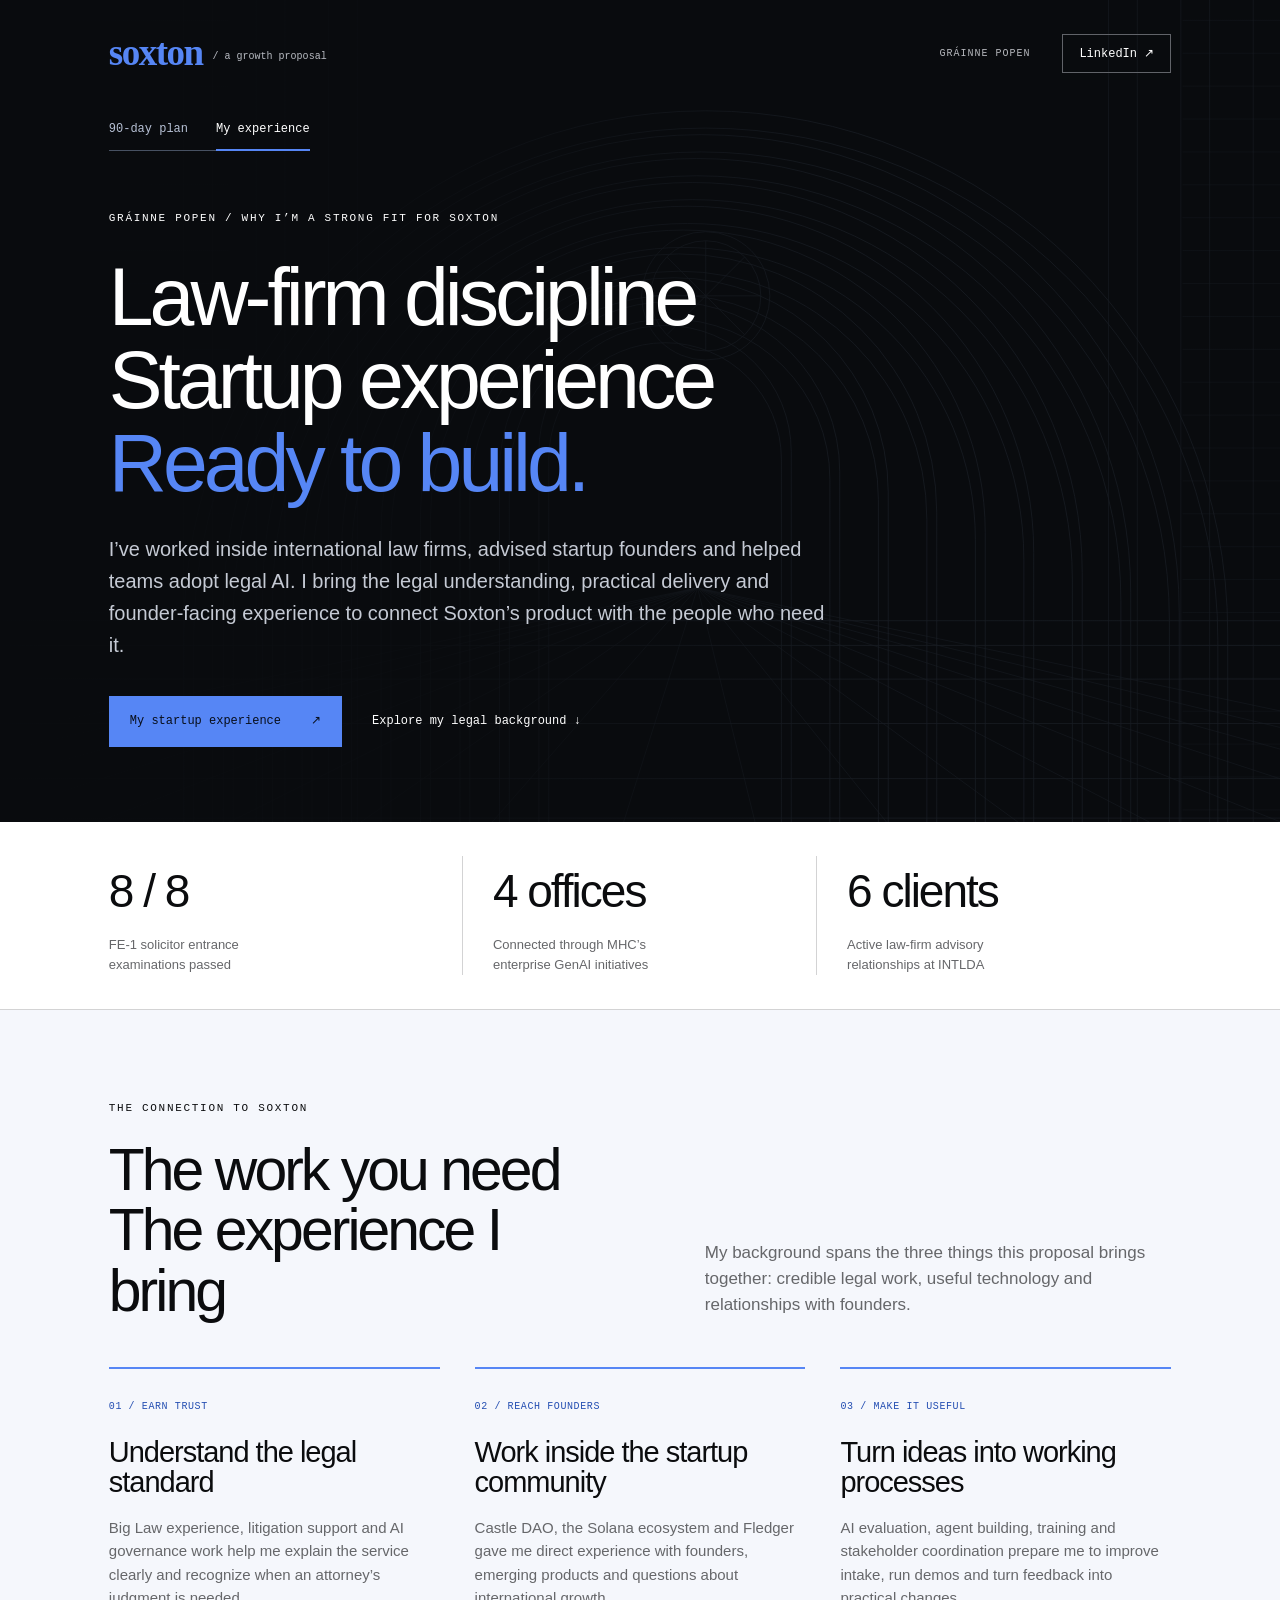
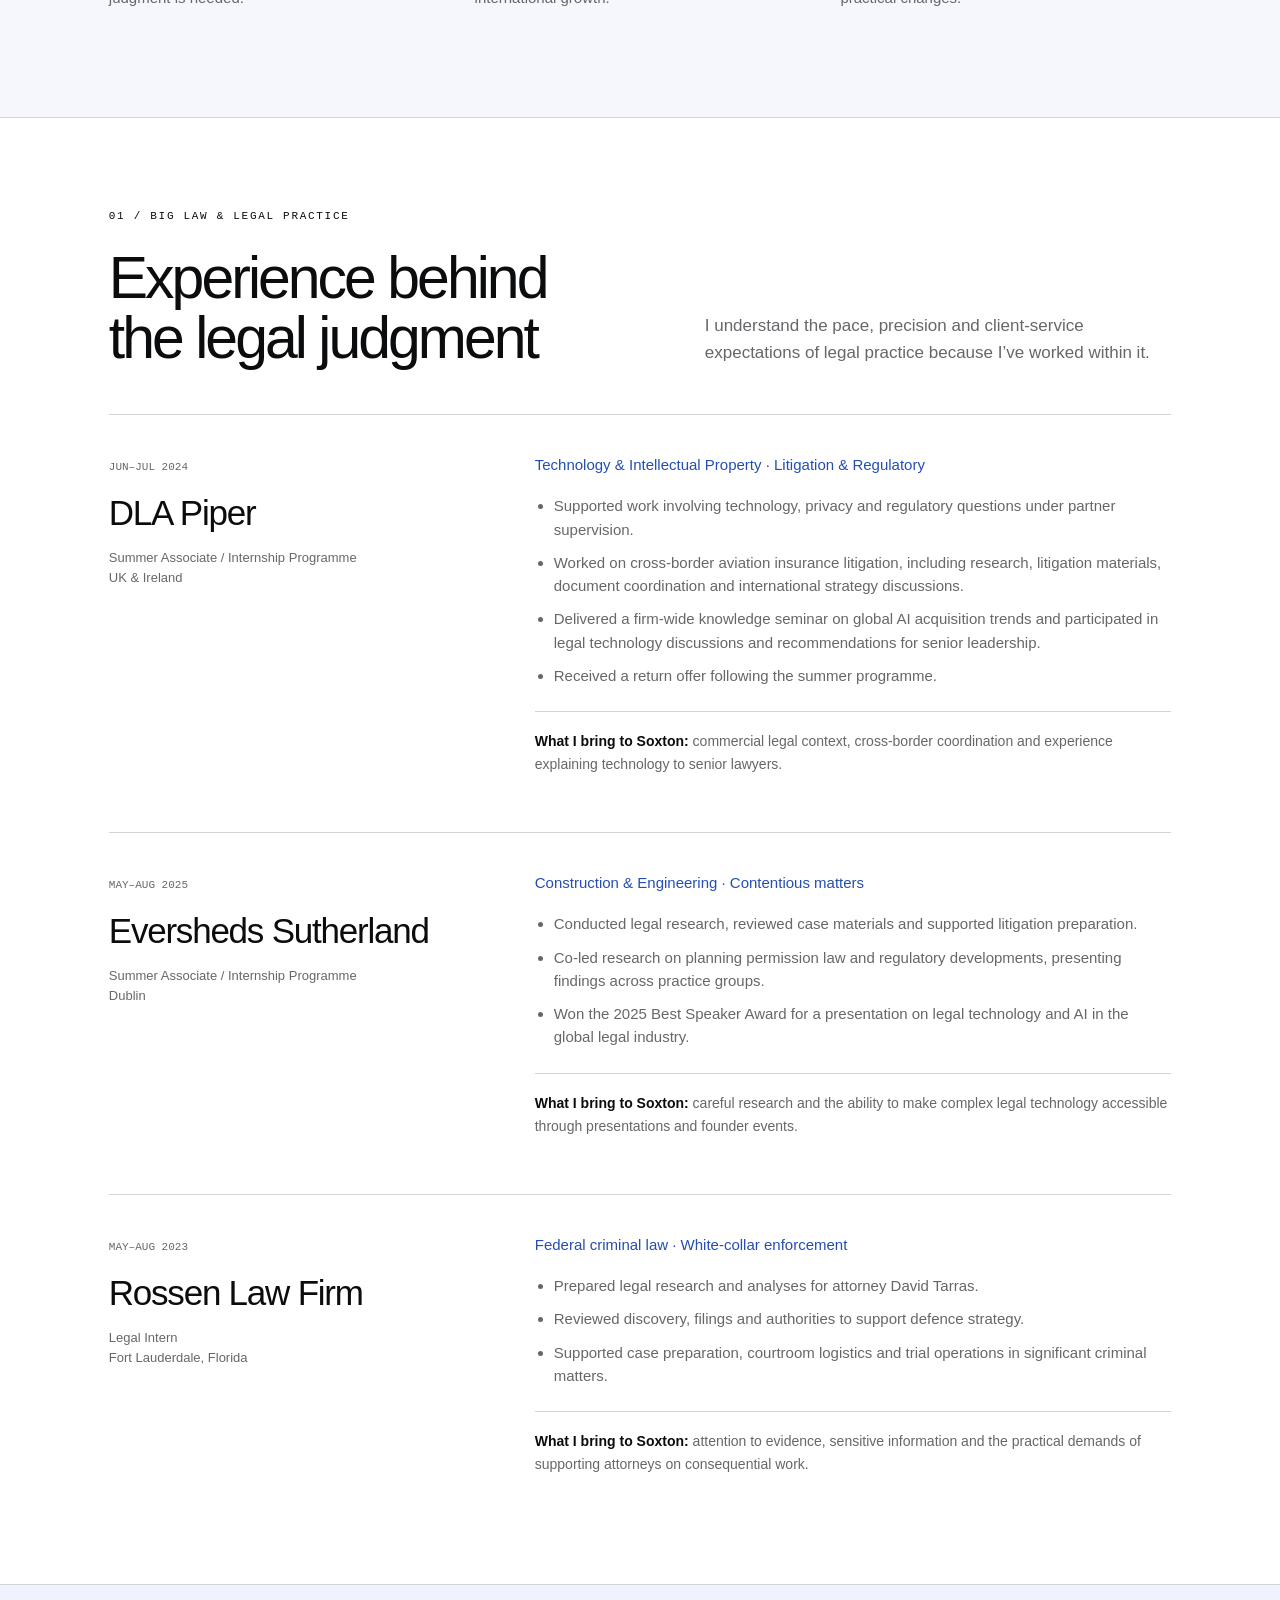
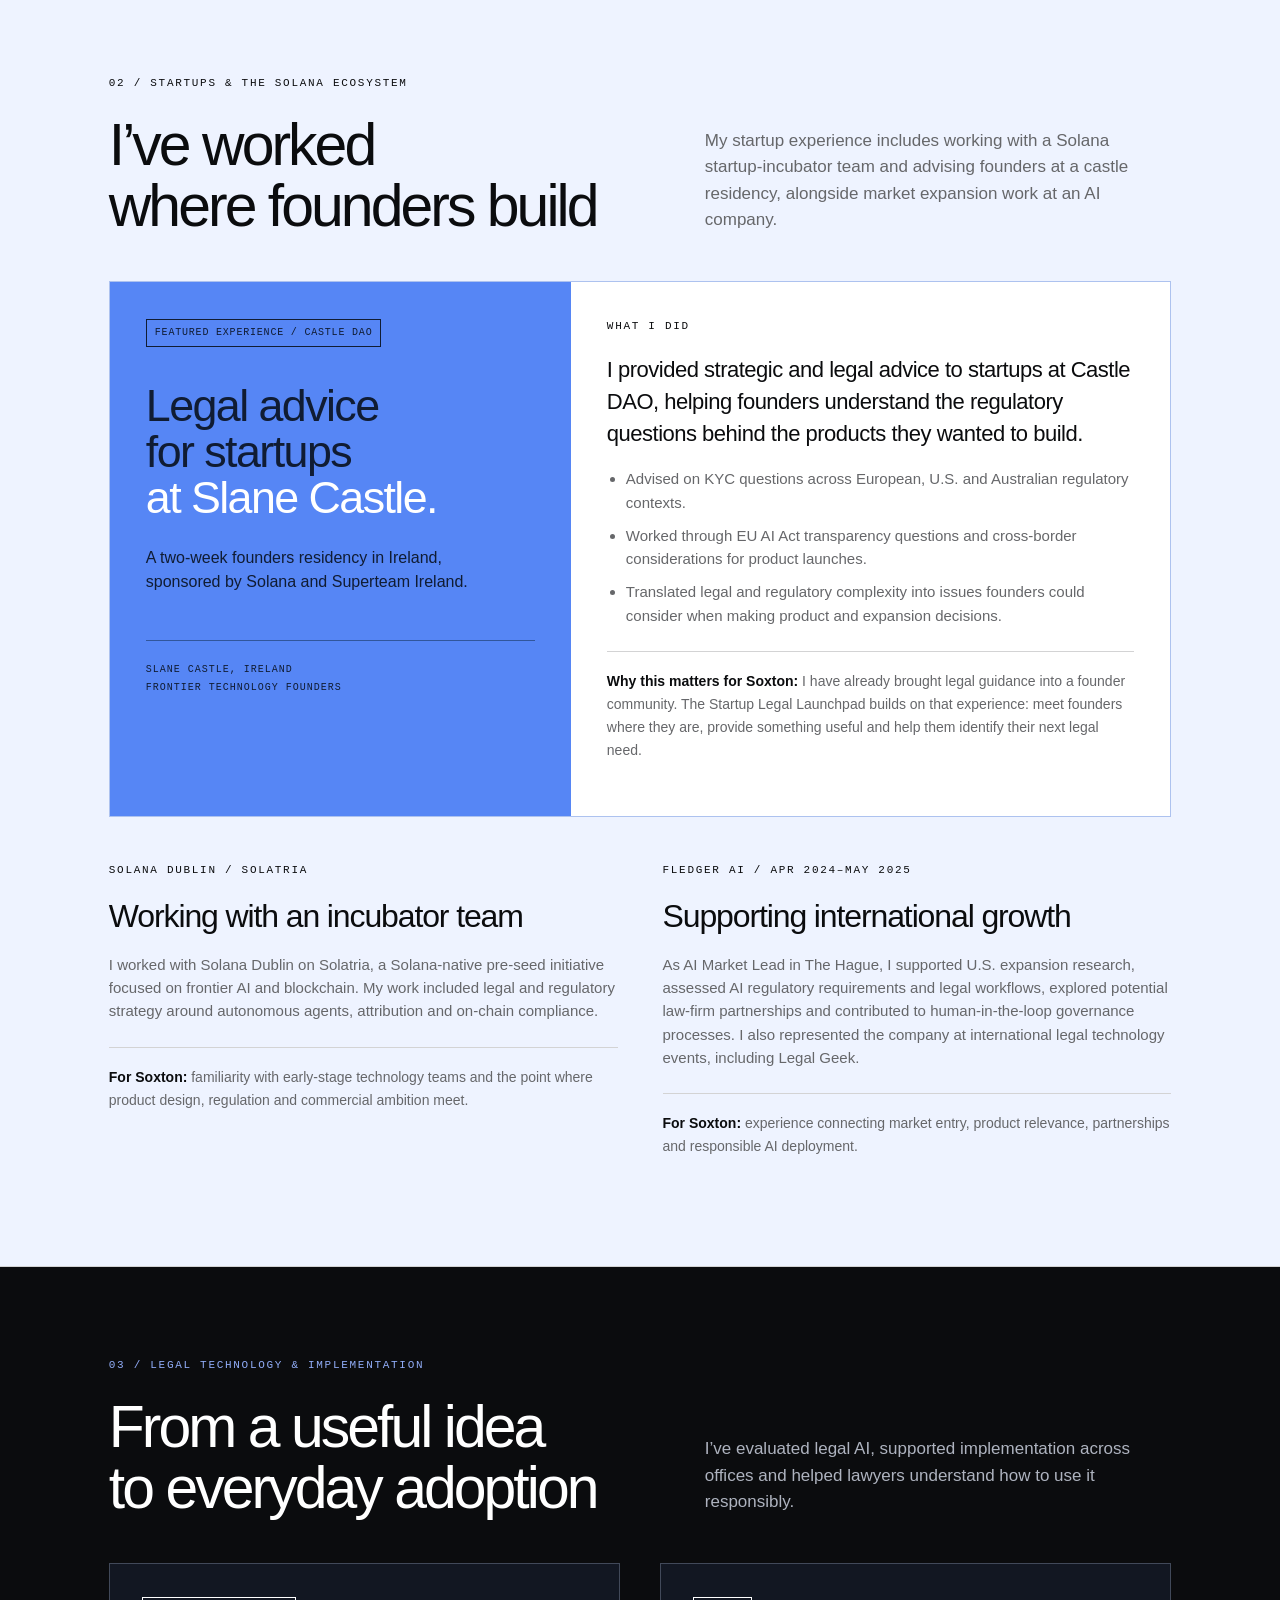
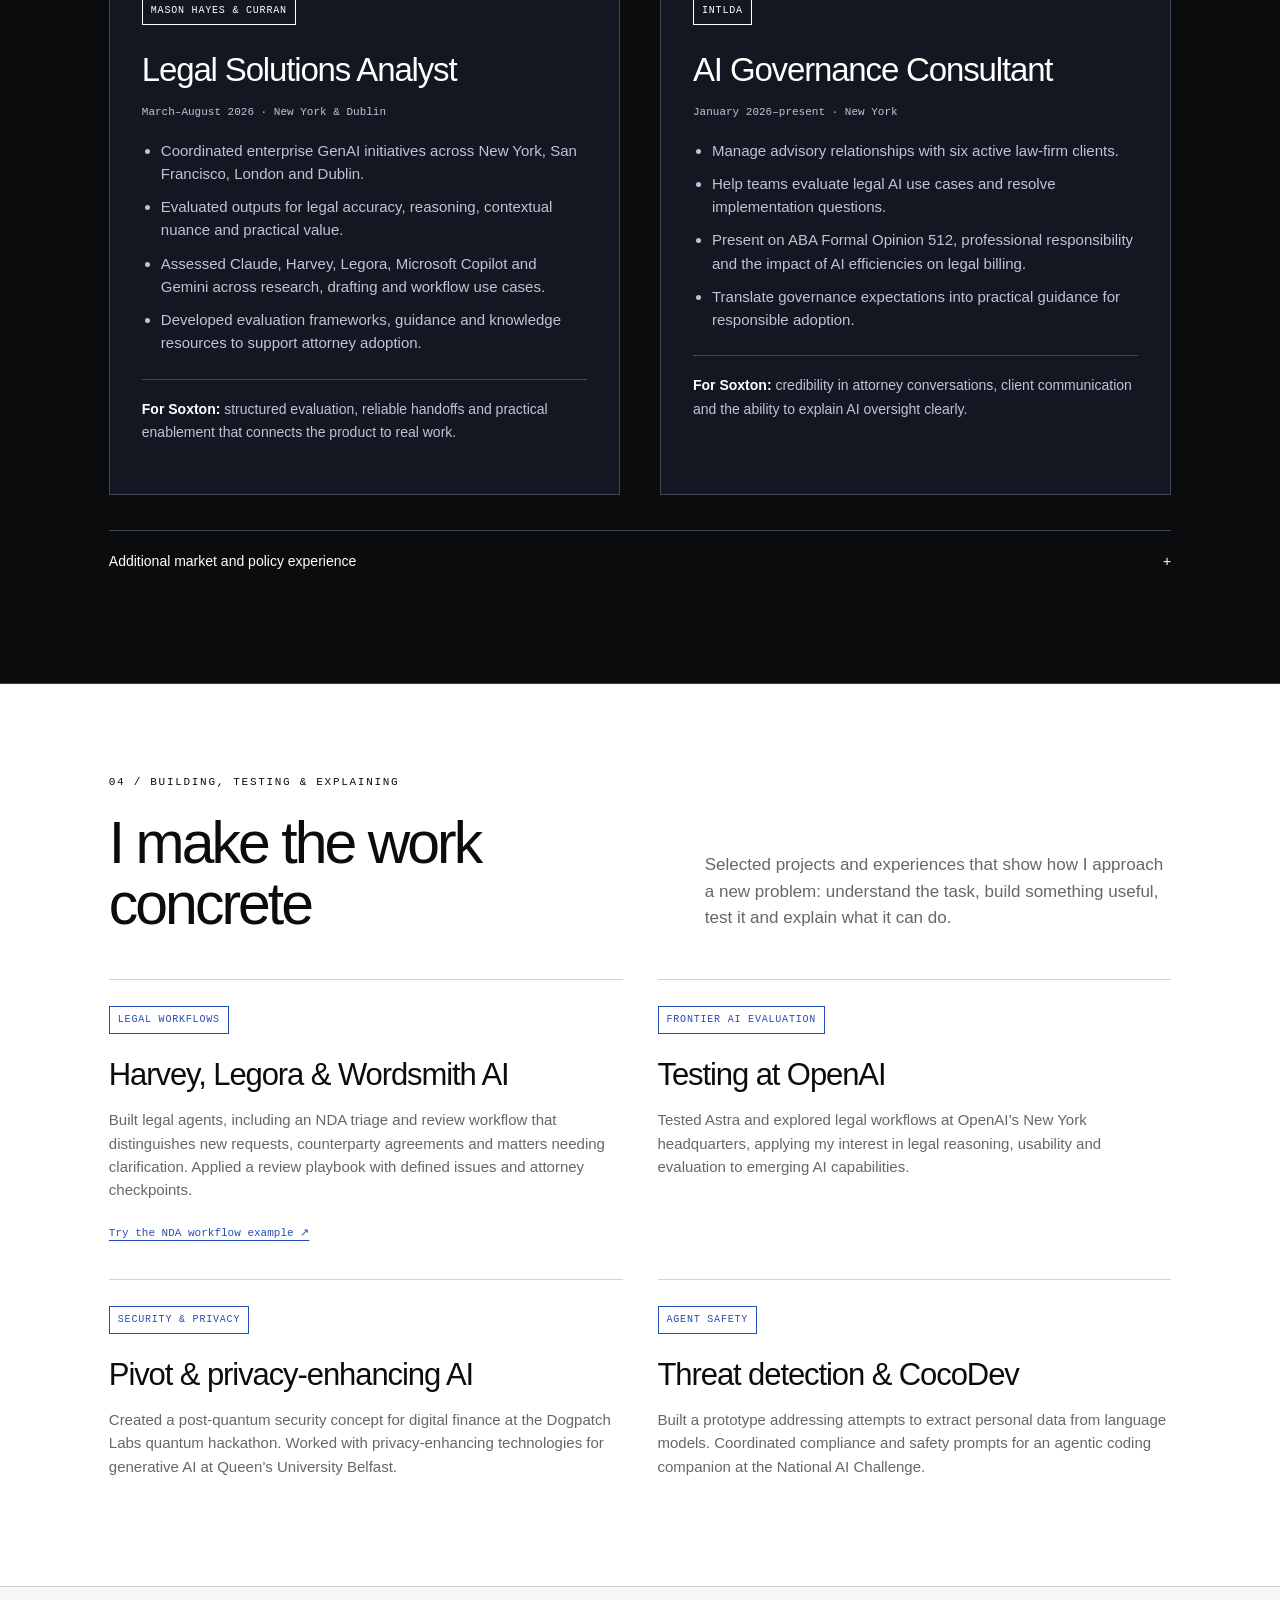
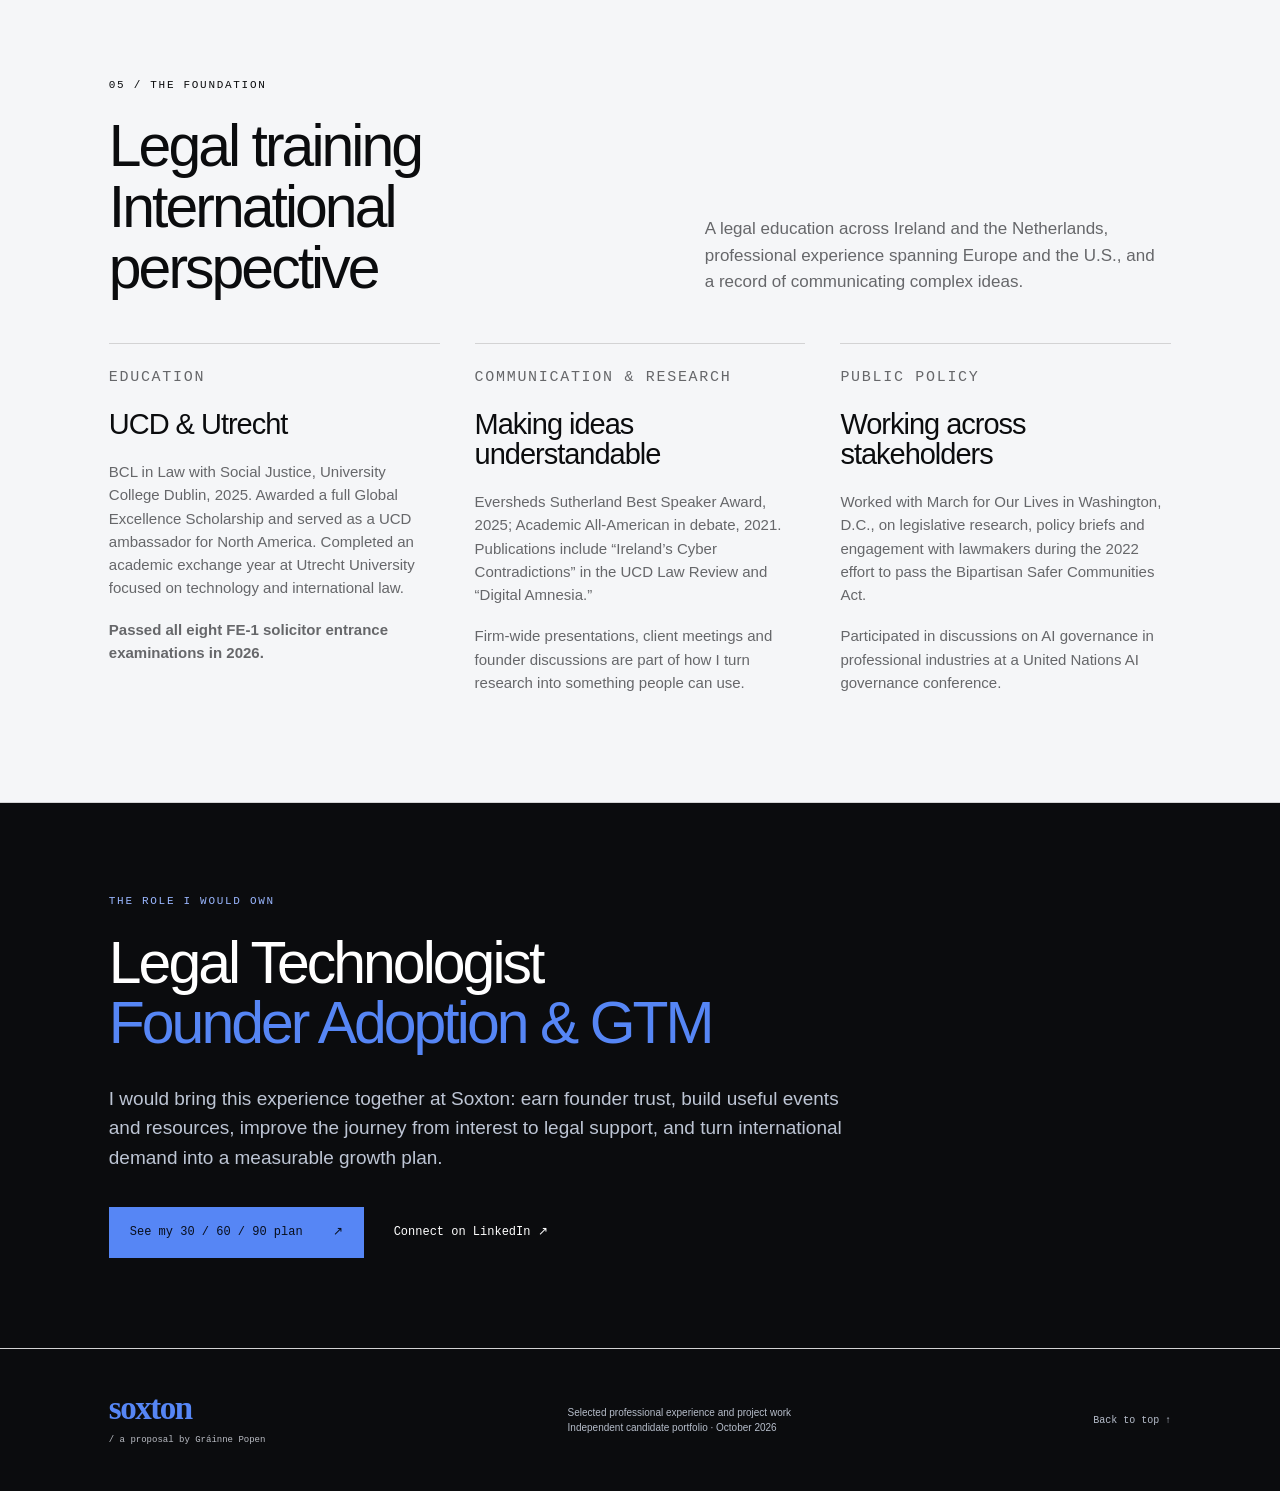
==== experience.html @ 6d243d54 "Add My experience page featuring Big Law, Castle DAO, Solana and legal AI work" ====
<!doctype html>
<html lang="en">
<head><meta charset="utf-8"><meta name="viewport" content="width=device-width,initial-scale=1"><meta name="description" content="Gráinne Popen’s legal, Big Law, startup and AI experience: DLA Piper, Eversheds Sutherland, Castle DAO, the Solana ecosystem, Fledger, MHC and INTLDA."><meta name="theme-color" content="#0b0c0e"><title>My experience | Gráinne Popen × Soxton</title><link rel="stylesheet" href="style.css?v=b6f90d1edb"><link rel="stylesheet" href="experience.css?v=381ab1279e"><link rel="icon" href="favicon.svg" type="image/svg+xml"></head>
<body class="experience-page"><a class="skip" href="#main">Skip to content</a>
<header class="topbar"><a class="wordmark" href="index.html?v=experience" aria-label="Soxton proposal home">soxton<span> / a growth proposal</span></a><div class="topright"><span class="author-tag">GRÁINNE POPEN</span><a class="profile-link" href="https://www.linkedin.com/in/grainnepopen/" target="_blank" rel="noopener noreferrer">LinkedIn ↗</a></div></header>
<nav class="page-tabs" aria-label="Proposal pages"><a href="index.html?v=experience">90-day plan</a><a href="experience.html" aria-current="page">My experience</a></nav>
<main id="main">
<section class="experience-hero" id="top"><div class="architecture" aria-hidden="true"></div><div class="experience-hero-inner"><p class="eyebrow">GRÁINNE POPEN / WHY I’M A STRONG FIT FOR SOXTON</p><h1>Law-firm discipline<br>Startup experience<br><span>Ready to build.</span></h1><p class="experience-lead">I’ve worked inside international law firms, advised startup founders and helped teams adopt legal AI. I bring the legal understanding, practical delivery and founder-facing experience to connect Soxton’s product with the people who need it.</p><div class="experience-hero-actions"><a class="button blue" href="#startup-experience">My startup experience <span>↗</span></a><a class="text-link" href="#big-law">Explore my legal background ↓</a></div></div></section>
<div class="experience-proof"><div><strong>8 / 8</strong><p>FE-1 solicitor entrance<br>examinations passed</p></div><div><strong>4 offices</strong><p>Connected through MHC’s<br>enterprise GenAI initiatives</p></div><div><strong>6 clients</strong><p>Active law-firm advisory<br>relationships at INTLDA</p></div></div>
<section class="section fit-section"><div class="section-heading"><div><p class="eyebrow">THE CONNECTION TO SOXTON</p><h2>The work you need<br>The experience I bring</h2></div><p>My background spans the three things this proposal brings together: credible legal work, useful technology and relationships with founders.</p></div><div class="fit-grid"><article><span>01 / EARN TRUST</span><h3>Understand the legal standard</h3><p>Big Law experience, litigation support and AI governance work help me explain the service clearly and recognize when an attorney’s judgment is needed.</p></article><article><span>02 / REACH FOUNDERS</span><h3>Work inside the startup community</h3><p>Castle DAO, the Solana ecosystem and Fledger gave me direct experience with founders, emerging products and questions about international growth.</p></article><article><span>03 / MAKE IT USEFUL</span><h3>Turn ideas into working processes</h3><p>AI evaluation, agent building, training and stakeholder coordination prepare me to improve intake, run demos and turn feedback into practical changes.</p></article></div></section>
<section class="section white" id="big-law"><div class="section-heading"><div><p class="eyebrow">01 / BIG LAW &amp; LEGAL PRACTICE</p><h2>Experience behind<br>the legal judgment</h2></div><p>I understand the pace, precision and client-service expectations of legal practice because I’ve worked within it.</p></div><div class="career-list">
<article><div class="career-meta"><span>JUN–JUL 2024</span><h3>DLA Piper</h3><p>Summer Associate / Internship Programme<br>UK &amp; Ireland</p></div><div class="career-detail"><p class="career-focus">Technology &amp; Intellectual Property · Litigation &amp; Regulatory</p><ul><li>Supported work involving technology, privacy and regulatory questions under partner supervision.</li><li>Worked on cross-border aviation insurance litigation, including research, litigation materials, document coordination and international strategy discussions.</li><li>Delivered a firm-wide knowledge seminar on global AI acquisition trends and participated in legal technology discussions and recommendations for senior leadership.</li><li>Received a return offer following the summer programme.</li></ul><p class="soxton-relevance"><b>What I bring to Soxton:</b> commercial legal context, cross-border coordination and experience explaining technology to senior lawyers.</p></div></article>
<article><div class="career-meta"><span>MAY–AUG 2025</span><h3>Eversheds Sutherland</h3><p>Summer Associate / Internship Programme<br>Dublin</p></div><div class="career-detail"><p class="career-focus">Construction &amp; Engineering · Contentious matters</p><ul><li>Conducted legal research, reviewed case materials and supported litigation preparation.</li><li>Co-led research on planning permission law and regulatory developments, presenting findings across practice groups.</li><li>Won the 2025 Best Speaker Award for a presentation on legal technology and AI in the global legal industry.</li></ul><p class="soxton-relevance"><b>What I bring to Soxton:</b> careful research and the ability to make complex legal technology accessible through presentations and founder events.</p></div></article>
<article><div class="career-meta"><span>MAY–AUG 2023</span><h3>Rossen Law Firm</h3><p>Legal Intern<br>Fort Lauderdale, Florida</p></div><div class="career-detail"><p class="career-focus">Federal criminal law · White-collar enforcement</p><ul><li>Prepared legal research and analyses for attorney David Tarras.</li><li>Reviewed discovery, filings and authorities to support defence strategy.</li><li>Supported case preparation, courtroom logistics and trial operations in significant criminal matters.</li></ul><p class="soxton-relevance"><b>What I bring to Soxton:</b> attention to evidence, sensitive information and the practical demands of supporting attorneys on consequential work.</p></div></article>
</div></section>
<section class="section startup-section" id="startup-experience"><div class="section-heading"><div><p class="eyebrow">02 / STARTUPS &amp; THE SOLANA ECOSYSTEM</p><h2>I’ve worked<br>where founders build</h2></div><p>My startup experience includes working with a Solana startup-incubator team and advising founders at a castle residency, alongside market expansion work at an AI company.</p></div>
<article class="castle-feature"><div class="castle-intro"><span class="tag">FEATURED EXPERIENCE / CASTLE DAO</span><h3>Legal advice<br>for startups<br><span>at Slane Castle.</span></h3><p>A two-week founders residency in Ireland, sponsored by Solana and Superteam Ireland.</p><div class="castle-location">SLANE CASTLE, IRELAND<br>FRONTIER TECHNOLOGY FOUNDERS</div></div><div class="castle-detail"><p class="eyebrow">WHAT I DID</p><p class="castle-statement">I provided strategic and legal advice to startups at Castle DAO, helping founders understand the regulatory questions behind the products they wanted to build.</p><ul><li>Advised on KYC questions across European, U.S. and Australian regulatory contexts.</li><li>Worked through EU AI Act transparency questions and cross-border considerations for product launches.</li><li>Translated legal and regulatory complexity into issues founders could consider when making product and expansion decisions.</li></ul><p class="soxton-relevance"><b>Why this matters for Soxton:</b> I have already brought legal guidance into a founder community. The Startup Legal Launchpad builds on that experience: meet founders where they are, provide something useful and help them identify their next legal need.</p></div></article>
<div class="startup-pair"><article><p class="eyebrow">SOLANA DUBLIN / SOLATRIA</p><h3>Working with an incubator team</h3><p>I worked with Solana Dublin on Solatria, a Solana-native pre-seed initiative focused on frontier AI and blockchain. My work included legal and regulatory strategy around autonomous agents, attribution and on-chain compliance.</p><p class="soxton-relevance"><b>For Soxton:</b> familiarity with early-stage technology teams and the point where product design, regulation and commercial ambition meet.</p></article><article><p class="eyebrow">FLEDGER AI / APR 2024–MAY 2025</p><h3>Supporting international growth</h3><p>As AI Market Lead in The Hague, I supported U.S. expansion research, assessed AI regulatory requirements and legal workflows, explored potential law-firm partnerships and contributed to human-in-the-loop governance processes. I also represented the company at international legal technology events, including Legal Geek.</p><p class="soxton-relevance"><b>For Soxton:</b> experience connecting market entry, product relevance, partnerships and responsible AI deployment.</p></article></div>
</section>
<section class="section ink" id="legal-technology"><div class="section-heading"><div><p class="eyebrow">03 / LEGAL TECHNOLOGY &amp; IMPLEMENTATION</p><h2>From a useful idea<br>to everyday adoption</h2></div><p>I’ve evaluated legal AI, supported implementation across offices and helped lawyers understand how to use it responsibly.</p></div><div class="implementation-grid"><article><span class="tag">MASON HAYES &amp; CURRAN</span><h3>Legal Solutions Analyst</h3><p class="role-dates">March–August 2026 · New York &amp; Dublin</p><ul><li>Coordinated enterprise GenAI initiatives across New York, San Francisco, London and Dublin.</li><li>Evaluated outputs for legal accuracy, reasoning, contextual nuance and practical value.</li><li>Assessed Claude, Harvey, Legora, Microsoft Copilot and Gemini across research, drafting and workflow use cases.</li><li>Developed evaluation frameworks, guidance and knowledge resources to support attorney adoption.</li></ul><p class="soxton-relevance"><b>For Soxton:</b> structured evaluation, reliable handoffs and practical enablement that connects the product to real work.</p></article><article><span class="tag">INTLDA</span><h3>AI Governance Consultant</h3><p class="role-dates">January 2026–present · New York</p><ul><li>Manage advisory relationships with six active law-firm clients.</li><li>Help teams evaluate legal AI use cases and resolve implementation questions.</li><li>Present on ABA Formal Opinion 512, professional responsibility and the impact of AI efficiencies on legal billing.</li><li>Translate governance expectations into practical guidance for responsible adoption.</li></ul><p class="soxton-relevance"><b>For Soxton:</b> credibility in attorney conversations, client communication and the ability to explain AI oversight clearly.</p></article></div><details class="experience-more"><summary>Additional market and policy experience <span>+</span></summary><h3>United States Artificial Intelligence Institute</h3><p>AI Market Lead · August–November 2025. Researched legal market trends and technology adoption, and prepared briefings and legal analyses for law firms, public-sector organizations and industry stakeholders.</p></details></section>
<section class="section white" id="projects"><div class="section-heading"><div><p class="eyebrow">04 / BUILDING, TESTING &amp; EXPLAINING</p><h2>I make the work<br>concrete</h2></div><p>Selected projects and experiences that show how I approach a new problem: understand the task, build something useful, test it and explain what it can do.</p></div><div class="project-grid"><article><span class="tag">LEGAL WORKFLOWS</span><h3>Harvey, Legora &amp; Wordsmith AI</h3><p>Built legal agents, including an NDA triage and review workflow that distinguishes new requests, counterparty agreements and matters needing clarification. Applied a review playbook with defined issues and attorney checkpoints.</p><a href="index.html?v=experience#demo">Try the NDA workflow example ↗</a></article><article><span class="tag">FRONTIER AI EVALUATION</span><h3>Testing at OpenAI</h3><p>Tested Astra and explored legal workflows at OpenAI’s New York headquarters, applying my interest in legal reasoning, usability and evaluation to emerging AI capabilities.</p></article><article><span class="tag">SECURITY &amp; PRIVACY</span><h3>Pivot &amp; privacy-enhancing AI</h3><p>Created a post-quantum security concept for digital finance at the Dogpatch Labs quantum hackathon. Worked with privacy-enhancing technologies for generative AI at Queen’s University Belfast.</p></article><article><span class="tag">AGENT SAFETY</span><h3>Threat detection &amp; CocoDev</h3><p>Built a prototype addressing attempts to extract personal data from language models. Coordinated compliance and safety prompts for an agentic coding companion at the National AI Challenge.</p></article></div></section>
<section class="section credentials-section" id="credentials"><div class="section-heading"><div><p class="eyebrow">05 / THE FOUNDATION</p><h2>Legal training<br>International perspective</h2></div><p>A legal education across Ireland and the Netherlands, professional experience spanning Europe and the U.S., and a record of communicating complex ideas.</p></div><div class="credentials-grid"><article><p class="eyebrow">EDUCATION</p><h3>UCD &amp; Utrecht</h3><p>BCL in Law with Social Justice, University College Dublin, 2025. Awarded a full Global Excellence Scholarship and served as a UCD ambassador for North America. Completed an academic exchange year at Utrecht University focused on technology and international law.</p><p><b>Passed all eight FE-1 solicitor entrance examinations in 2026.</b></p></article><article><p class="eyebrow">COMMUNICATION &amp; RESEARCH</p><h3>Making ideas understandable</h3><p>Eversheds Sutherland Best Speaker Award, 2025; Academic All-American in debate, 2021. Publications include “Ireland’s Cyber Contradictions” in the UCD Law Review and “Digital Amnesia.”</p><p>Firm-wide presentations, client meetings and founder discussions are part of how I turn research into something people can use.</p></article><article><p class="eyebrow">PUBLIC POLICY</p><h3>Working across stakeholders</h3><p>Worked with March for Our Lives in Washington, D.C., on legislative research, policy briefs and engagement with lawmakers during the 2022 effort to pass the Bipartisan Safer Communities Act.</p><p>Participated in discussions on AI governance in professional industries at a United Nations AI governance conference.</p></article></div></section>
<section class="section experience-closing"><p class="eyebrow">THE ROLE I WOULD OWN</p><h2>Legal Technologist<br><span>Founder Adoption &amp; GTM</span></h2><p>I would bring this experience together at Soxton: earn founder trust, build useful events and resources, improve the journey from interest to legal support, and turn international demand into a measurable growth plan.</p><div class="experience-hero-actions"><a class="button blue" href="index.html?v=experience#plan">See my 30 / 60 / 90 plan <span>↗</span></a><a class="text-link" href="https://www.linkedin.com/in/grainnepopen/" target="_blank" rel="noopener noreferrer">Connect on LinkedIn ↗</a></div></section>
</main><footer><a class="wordmark" href="index.html?v=experience">soxton<span> / a proposal by Gráinne Popen</span></a><p>Selected professional experience and project work<br>Independent candidate portfolio · October 2026</p><a href="#top">Back to top ↑</a></footer>
</body></html>
---- style.css ----
:root{--blue:#5686f5;--blue-dark:#244eb2;--ink:#0b0c0e;--paper:#fff;--muted:#66676a;--line:#d3d3d4;--serif:Georgia,'Times New Roman',serif;--sans:Arial,Helvetica,sans-serif;--mono:'Courier New',monospace;--gutter:clamp(24px,8.5vw,160px)}
*{box-sizing:border-box}html{scroll-behavior:smooth;scroll-padding-top:84px}body{margin:0;background:var(--paper);color:var(--ink);font:16px/1.55 var(--sans);-webkit-font-smoothing:antialiased}button,input,select{font:inherit}a{color:inherit;text-underline-offset:4px}button{cursor:pointer}button,a,select,input,summary{outline-offset:5px}a:focus-visible,button:focus-visible,select:focus-visible,input:focus-visible,summary:focus-visible{outline:3px solid var(--blue)}[hidden]{display:none!important}h1,h2,h3,p{margin-top:0}h1,h2,h3{font-weight:400;line-height:1.03;letter-spacing:-.05em}h1{font-size:clamp(62px,7.4vw,116px);margin:33px 0}h2{font-size:clamp(40px,4.6vw,72px);margin:22px 0 30px}h3{font-size:28px;letter-spacing:-.035em}p{margin-bottom:18px}.eyebrow{font:11px/1.6 var(--mono);letter-spacing:1.7px;text-transform:uppercase}.micro,.fineprint{font-size:12px;line-height:1.6;color:var(--muted)}.cite{font:11px var(--mono);color:var(--blue-dark);text-decoration:none;white-space:nowrap}.cite:hover{text-decoration:underline}.tag{display:inline-block;font:10px/1.4 var(--mono);letter-spacing:.8px;text-transform:uppercase;border:1px solid currentColor;padding:6px 8px}.skip{position:fixed;top:-100px;left:20px;z-index:100;background:white;padding:12px}.skip:focus{top:10px}.topbar{position:absolute;top:0;left:0;width:100%;z-index:30;display:flex;justify-content:space-between;align-items:center;height:106px;padding:0 var(--gutter);color:white}.wordmark{font:bold 37px/.9 var(--serif);letter-spacing:-1.5px;color:var(--blue);text-decoration:none}.wordmark span{font:10px/1.4 var(--mono);color:#b9bcc3;letter-spacing:0;display:inline-block;vertical-align:middle;margin-left:10px}.topright{display:flex;align-items:center;gap:32px}.author-tag{font:10px var(--mono);letter-spacing:1px;color:#b6b8bd}.topbar button{background:transparent;color:white;border:1px solid #616369;font:12px var(--mono);padding:11px 16px;min-width:125px;text-align:left}.topbar button span{float:right;margin-left:24px}#navigation{position:fixed;right:var(--gutter);top:88px;background:var(--ink);color:white;width:min(440px,calc(100vw - 48px));padding:20px 30px;border:1px solid #494c53;z-index:50;box-shadow:0 12px 50px #0005}#navigation a{display:flex;justify-content:space-between;gap:30px;text-decoration:none;padding:16px 0;border-bottom:1px solid #333;font-size:17px}#navigation a:last-child{border:0}#navigation span{font:11px var(--mono);color:var(--blue)}.hero{position:relative;min-height:790px;background:#090b0e;color:white;overflow:hidden}.architecture{position:absolute;inset:0;background-image:linear-gradient(90deg,#090b0ef5 0%,#090b0ed0 32%,#090b0e30 68%,#090b0e40 100%),url('architecture.svg');background-size:cover;background-position:center;opacity:.8}.hero-inner{position:relative;z-index:1;padding:185px var(--gutter) 40px}.hero .eyebrow{color:#b7bdc8}.hero h1 span{color:var(--blue)}.hero-lead{font-size:20px;line-height:1.5;max-width:520px;color:#dfe0e5;margin-top:30px}.hero-bottom{display:flex;align-items:center;gap:40px;margin-top:60px}.hero-bottom p{font:11px/1.8 var(--mono);margin:0;color:#e2e4e9}.hero-bottom p span{color:#9399a5}.scroll{margin-left:auto;font-size:34px;font-weight:200;text-decoration:none;color:var(--blue)}.button{display:inline-flex;justify-content:space-between;align-items:center;gap:30px;font:12px/1.4 var(--mono);padding:16px 20px;border:1px solid currentColor;text-decoration:none;transition:background .15s,color .15s}.button:hover{filter:brightness(1.12)}.blue{background:var(--blue);border-color:var(--blue);color:#080e1b}.dark{background:var(--ink);color:white;border-color:var(--ink)}.outline{color:white;background:transparent;border-color:#666c76}.milestones{display:grid;grid-template-columns:repeat(3,1fr);padding:0 var(--gutter);border-bottom:1px solid var(--line)}.milestones a{padding:34px 30px 29px;text-decoration:none;border-right:1px solid var(--line)}.milestones a:first-child{padding-left:0}.milestones a:last-child{border:0;padding-right:0}.milestones strong{font-size:74px;line-height:1;letter-spacing:-5px;font-weight:400}.milestones strong span{font-size:25px;letter-spacing:-1px;margin-left:6px}.milestones p{font-size:14px;color:var(--muted);margin:10px 0 0}.milestones p span{float:right}.milestones a:hover strong{color:var(--blue-dark)}.split-section{display:grid;grid-template-columns:1fr 1fr}.blue-panel{background:var(--blue);padding:70px 52px 65px var(--gutter);display:flex;flex-direction:column;min-height:100%;color:#071126}.blue-panel h2{color:white}.panel-bottom{margin-top:auto;padding-top:80px;font:11px/1.5 var(--mono);max-width:350px}.panel-bottom strong{display:block;font:20px/1.4 var(--sans);letter-spacing:-.4px;margin-top:16px}.thesis-rows article{border-bottom:1px solid var(--line);padding:42px var(--gutter) 35px 66px;position:relative}.thesis-rows article:last-child{border:0}.thesis-rows p{font-size:15px;color:var(--muted)}.row-num{position:absolute;top:43px;left:25px;font:11px var(--mono);color:var(--muted)}.line-icon{position:relative;height:100px;width:125px;margin-bottom:24px}.circles i{position:absolute;width:69px;height:69px;border:1px solid #595c63;border-radius:50%;left:0;top:31px}.circles i:nth-child(2){left:54px}.circles i:nth-child(3){left:27px;top:0}.compass{border:1px solid #595c63;border-radius:50%;width:101px;height:101px}.compass:before,.compass:after{content:'';position:absolute;background:#595c63;left:50%;top:8px;width:1px;height:84px}.compass:after{transform:rotate(90deg)}.compass i{position:absolute;width:17px;height:17px;left:41px;top:41px;border:1px solid #595c63;transform:rotate(45deg);z-index:1;background:white}.ladder i{position:absolute;border:1px solid #595c63;width:93px;height:58px;top:7px;left:0;transform:skewY(-13deg)}.ladder i:nth-child(2){top:21px;left:14px}.ladder i:nth-child(3){top:35px;left:28px}.section{padding:90px var(--gutter);border-bottom:1px solid var(--line)}.section-heading{display:grid;grid-template-columns:1.05fr 1fr;gap:10%;align-items:end;margin-bottom:45px}.section-heading h2{margin-bottom:0}.section-heading>p{font-size:17px;color:var(--muted);max-width:460px;margin-bottom:3px}.audit-grid{display:grid;grid-template-columns:repeat(3,1fr);border:1px solid var(--line)}.audit-grid article{padding:28px;border-right:1px solid var(--line)}.audit-grid article:last-child{border:0}.audit-grid h3{font-size:27px;margin-top:25px;line-height:1.1}.audit-grid p{font-size:14px;color:var(--muted)}.audit-action{background:#f1f5ff}.research-note{border-top:1px solid var(--line);margin-top:34px;padding-top:0}.research-note summary,.sources-section>details>summary{cursor:pointer;list-style:none;padding:20px 0;font-size:14px;display:flex;justify-content:space-between;gap:30px}.research-note summary::-webkit-details-marker,.sources-section>details>summary::-webkit-details-marker{display:none}.research-note summary>span{color:var(--blue-dark);font-size:19px}.research-note[open] summary>span{transform:rotate(45deg)}.research-note p{font-size:14px;color:var(--muted)}.three-columns{display:grid;grid-template-columns:repeat(3,1fr);gap:35px;padding-top:20px}.ink{background:var(--ink);color:white;border-bottom-color:#393d45}.ink .eyebrow{color:#91adf8}.ink .section-heading>p,.ink .fineprint{color:#aeb3bf}.ink .fineprint{margin:30px 0 0}.phase-tabs{display:grid;grid-template-columns:repeat(3,1fr);border:1px solid #4c515c}.phase-tabs button{display:grid;grid-template-columns:1fr auto;gap:14px;background:transparent;color:#9da4b4;text-align:left;padding:28px;border:0;border-right:1px solid #4c515c}.phase-tabs button:last-child{border:0}.phase-tabs button>span{font-size:42px;letter-spacing:-2px;line-height:1}.phase-tabs button b{font:12px var(--mono);font-weight:400;grid-column:1}.phase-tabs button i{grid-column:2;grid-row:1/3;font-style:normal;align-self:center;font-size:25px}.phase-tabs button[aria-selected=true]{background:var(--blue);color:#091022}.phase-layout{display:grid;grid-template-columns:.8fr 1.2fr;border:1px solid #4c515c;border-top:0}.phase-overview{padding:40px;border-right:1px solid #4c515c;background:#11151c}.phase-overview h3{font-size:39px;white-space:pre-line;margin:20px 0 25px}.phase-overview>p{font-size:15px;color:#b6bdcb}.phase-deliverable{margin-top:35px;padding-top:20px;border-top:1px solid #4c515c}.phase-deliverable p{font-size:17px;color:white;margin:10px 0}.phase-tasks{padding:8px 35px}.phase-task{padding:23px 0;border-bottom:1px solid #373d49;display:grid;grid-template-columns:25px 1fr;gap:14px}.phase-task:last-child{border:0}.phase-task>span{font:11px var(--mono);color:var(--blue);padding-top:5px}.phase-task h4{font-size:16px;font-weight:500;margin:0 0 10px}.phase-task p{font-size:13px;color:#adb5c6;margin:0}.phase-decision{display:grid;grid-template-columns:1fr 1fr;gap:35px;padding-top:32px}.phase-decision h4{font:11px var(--mono);color:#94b1ff;letter-spacing:1px;margin:0 0 12px}.phase-decision p{font-size:13px;color:#bcc4d2}.phase-owners{font-size:12px!important;border-top:1px solid #393d45;padding-top:22px;color:#9fa9bd!important}.filters{display:flex;flex-wrap:wrap;border-bottom:1px solid var(--line);margin-top:12px}.filters button{border:0;border-bottom:3px solid transparent;background:white;padding:15px 18px;color:var(--muted);font-size:13px}.filters button:first-child{padding-left:0}.filters button[aria-pressed=true]{border-bottom-color:var(--blue);color:#131d33}.filters button span{font:10px var(--mono);margin-left:8px;color:#6c778f}#channelCount{margin:20px 0}.channel-item{border-bottom:1px solid var(--line)}.channel-item summary{list-style:none;display:grid;grid-template-columns:35px 1.2fr 1fr 25px;gap:20px;align-items:center;padding:23px 0;cursor:pointer}.channel-item summary::-webkit-details-marker{display:none}.channel-item summary>span:first-child{font:11px var(--mono);color:var(--muted)}.channel-item h3{font-size:25px;margin:0 0 7px}.channel-item summary p{font:10px var(--mono);margin:0;letter-spacing:.3px;color:var(--muted)}.channel-item summary .channel-audience{font-size:13px;color:var(--muted)}.channel-item .plus{font-size:24px;color:var(--blue-dark)}.channel-item[open] .plus{transform:rotate(45deg)}.channel-body{padding:5px 0 30px 55px;display:grid;grid-template-columns:1fr 1fr;gap:10px 45px}.channel-body p{font-size:14px;color:var(--muted)}.channel-body b{font-size:11px;letter-spacing:.4px;font-family:var(--mono);color:var(--ink);font-weight:400;display:block;margin-bottom:8px}.channel-caution{grid-column:1/-1;background:#f4f5f8;padding:14px 18px;margin:0}.channel-links{grid-column:1/-1;font:11px var(--mono);color:var(--blue-dark)}.channel-links a{margin-right:18px}.qualify-grid{display:grid;grid-template-columns:1fr 1fr;gap:20px 45px;padding-top:20px}.trust-content{padding:50px var(--gutter) 45px 55px}.intro-copy{font-size:19px;margin:0 0 30px;letter-spacing:-.4px}.trust-content details{border-top:1px solid var(--line)}.trust-content summary{list-style:none;display:flex;align-items:center;gap:16px;padding:23px 0;cursor:pointer;font-size:18px;line-height:1.3;letter-spacing:-.3px}.trust-content summary::-webkit-details-marker{display:none}.trust-content summary span{font:11px var(--mono);color:var(--muted)}.trust-content summary i{font-style:normal;margin-left:auto;color:var(--blue-dark)}.trust-content details>div{padding-left:31px}.trust-content details p{font-size:14px;color:var(--muted)}.workbench-grid{display:grid;grid-template-columns:1fr 1fr;border:1px solid var(--line)}.event-sheet{padding:35px;background:#f2f5fc;border-right:1px solid var(--line)}.sheet-top{display:flex;justify-content:space-between;align-items:center;gap:20px;font:10px var(--mono)}.event-sheet h3{font-size:clamp(38px,4vw,59px);margin:35px 0 25px}.event-sheet h3 span{color:var(--blue-dark)}.event-sheet>p{font-size:14px;color:var(--muted)}dl{margin-top:25px}dl>div{padding:15px 0;border-top:1px solid var(--line)}dt{font:10px var(--mono);text-transform:uppercase;letter-spacing:.8px}dd{margin:8px 0 0;font-size:13px;color:var(--muted)}.agenda{list-style:none;margin:15px 0 20px;padding:0}.agenda li{font-size:12px;padding:8px 0;display:flex;gap:13px}.agenda span{font:11px var(--mono);color:var(--blue-dark);white-space:nowrap}.draft-workspace{padding:35px;display:flex;flex-direction:column}.draft-workspace select,select{width:100%;border:1px solid #b7bcc6;background:white;color:var(--ink);padding:13px;font-size:13px;border-radius:0}.draft-workspace select{margin:17px 0 23px}.draft-subject{font-weight:500;font-size:17px;line-height:1.4;padding-bottom:18px;border-bottom:1px solid var(--line)}.draft-text{font-size:14px;white-space:pre-line;line-height:1.75;color:#525761;margin-bottom:24px}.draft-actions{display:flex;align-items:center;gap:15px;margin-top:auto;margin-bottom:20px}.draft-actions>span{font-size:12px;color:var(--blue-dark)}.two-columns{display:grid;grid-template-columns:1fr 1fr;gap:55px;padding-top:20px}.content-sample h3{font-size:32px;line-height:1.1}.content-sample ul,.sources-section ul{padding-left:19px;color:var(--muted);font-size:14px}.content-sample li,.sources-section li{margin:9px 0}.content-row{border-bottom:1px solid var(--line);padding:0 0 12px;margin-bottom:20px}.content-row b{font-size:14px}.content-row p{margin:8px 0 0}.demo-shell{display:grid;grid-template-columns:1fr 1fr;border:1px solid #4c515c}.demo-inputs{padding:32px}.sample-buttons{display:flex;flex-wrap:wrap;gap:8px;margin:20px 0 30px}.sample-buttons button{border:1px solid #6f7b93;background:transparent;color:#cbd5e8;font:11px var(--mono);padding:9px 11px}.sample-buttons button:hover{background:#222b3b}.demo-inputs>label{font:11px var(--mono);display:block;margin-bottom:12px}.checks{margin-top:22px}.checks label{display:flex;gap:12px;font-size:13px;align-items:start;cursor:pointer;margin:17px 0}.checks input{accent-color:var(--blue);width:17px;height:17px;flex-shrink:0;margin-top:2px}.demo-output{padding:32px;background:#17213a;border-left:1px solid #4c515c}.route-status{font:10px/1.6 var(--mono);display:flex;justify-content:space-between;gap:10px;padding-bottom:20px;border-bottom:1px solid #42516f;color:#a9bfea}.demo-output h3{font-size:36px;margin:28px 0 22px;line-height:1.1}.demo-output p{font-size:14px;color:#bfc9df}.output-detail{padding-top:20px;border-top:1px solid #42516f;margin-top:23px}.output-detail p{margin:10px 0 0}.eval-row{display:flex;justify-content:space-between;align-items:center;gap:40px;margin-top:26px}.eval-row .fineprint{max-width:650px;margin:0}.eval-row button{flex-shrink:0}.eval-results table{width:100%;border-collapse:collapse;font-size:12px}.eval-results th,.eval-results td{padding:12px 7px;text-align:left;border-bottom:1px solid #434b5a}.eval-results .pass{color:#9cc6ff}.eval-results>p{font-size:13px;margin-top:25px}.on-dark{border-color:#434b5a}.on-dark p{color:#adb5c6}.on-dark .cite,.on-dark summary>span{color:#92b2ff}.scorecard-table{overflow-x:auto}.scorecard-table table{border-collapse:collapse;width:100%;min-width:600px}.scorecard-table th{text-align:left;font:11px var(--mono);text-transform:uppercase;letter-spacing:.8px;color:var(--muted);padding:15px 20px;border-top:1px solid var(--line);border-bottom:1px solid var(--line)}.scorecard-table td{padding:22px 20px;border-bottom:1px solid var(--line);font-size:13px;color:var(--muted);vertical-align:top}.scorecard-table th:first-child,.scorecard-table td:first-child{padding-left:0;color:var(--ink);width:22%}.scorecard-table td:first-child{font-size:17px}.metric-notes{display:grid;grid-template-columns:repeat(3,1fr);gap:30px;margin-top:25px}.metric-notes p{font-size:12px;color:var(--muted)}.about-section{display:grid;grid-template-columns:1.1fr 1fr;gap:9%;background:#0b0c0e;color:white;padding:90px var(--gutter)}.about-section h2{font-size:clamp(36px,4vw,62px)}.about-section h2 span{color:var(--blue)}.about-section .eyebrow{color:#9ab7ff}.about-copy>p{font-size:16px;color:#c8cdd7}.experience-row{padding:18px 0;border-top:1px solid #3b3f46}.experience-row b{font-weight:400;font-size:14px}.experience-row p{font-size:13px;color:#acb4c3;margin:8px 0 0}.about-copy .button{margin:16px 0 20px}.about-copy>.micro{font-size:11px;color:#939dad}.sources-section{background:#f5f6f8}.sources-section h2{font-size:clamp(36px,4vw,62px)}.sources-section .section-heading>p{font-size:14px}.sources-section>details{border-top:1px solid var(--line)}#sourceList{columns:2;column-gap:60px;padding-left:24px}#sourceList li{break-inside:avoid;padding:10px 0 16px;font:11px var(--mono);scroll-margin-top:35px}#sourceList a{font:14px var(--sans);color:var(--ink)}#sourceList p{font:12px/1.5 var(--sans);color:var(--muted);margin:8px 0 0}footer{padding:45px var(--gutter);background:#0b0c0e;color:#b6bdca;display:flex;justify-content:space-between;align-items:center;gap:35px}footer .wordmark{font-size:33px}footer .wordmark span{display:block;margin:10px 0 0;font-size:9px}footer p{font-size:10px;margin:0}footer>a:last-child{font:10px var(--mono);text-decoration:none;white-space:nowrap}
@media(min-width:1800px){:root{--gutter:max(160px,calc((100vw - 1460px)/2))}.hero{min-height:920px}.hero-inner{padding-top:210px}.hero-bottom{margin-top:80px}}
@media(max-width:1100px){:root{--gutter:45px}.wordmark span{font-size:9px}.author-tag{display:none}.hero-inner{padding-top:165px}.hero{min-height:750px}.thesis-rows article{padding-right:40px;padding-left:58px}.blue-panel{padding-right:35px}.trust-content{padding-left:35px}.section-heading{gap:6%}.phase-overview{padding:30px}.phase-tasks{padding:8px 25px}.event-sheet,.draft-workspace{padding:28px}.about-section{gap:7%}}
@media(max-width:760px){:root{--gutter:24px}html{scroll-padding-top:25px}.topbar{height:88px}.wordmark{font-size:32px}.topbar .wordmark span{display:none}.topbar button{min-width:105px;font-size:11px;padding:10px 12px}.hero{min-height:740px}.hero-inner{padding-top:151px;padding-bottom:32px}h1{font-size:clamp(54px,10vw,77px);letter-spacing:-.055em;margin:30px 0}.hero-lead{font-size:17px;max-width:440px;margin-top:28px}.hero .eyebrow{font-size:9px;max-width:260px}.hero-bottom{flex-wrap:wrap;gap:25px;margin-top:45px}.hero-bottom p{width:100%;order:3;font-size:10px}.scroll{margin-left:auto}.architecture{background-position:65% center;opacity:.52;background-image:linear-gradient(90deg,#090b0ee0,#090b0e50),url('architecture.svg')}.milestones{padding:0 24px}.milestones a{padding:24px 12px}.milestones strong{font-size:48px;letter-spacing:-3px}.milestones strong span{font-size:14px;margin-left:3px;letter-spacing:-.5px}.milestones p{font-size:10px;line-height:1.6}.milestones p span{display:none}.split-section{grid-template-columns:1fr}.blue-panel{padding:48px 24px;min-height:370px}.blue-panel h2{font-size:55px;margin-bottom:0}.panel-bottom{padding-top:40px;margin-bottom:0;max-width:330px}.panel-bottom strong{font-size:16px;margin-top:8px}.thesis-rows article{padding:33px 25px 27px 61px}.line-icon{transform:scale(.8);transform-origin:left top;margin-bottom:0}.row-num{top:34px}.thesis-rows h3{font-size:26px}.section{padding:58px 24px}.section-heading{grid-template-columns:1fr;gap:22px;margin-bottom:32px}.section-heading h2{font-size:44px;margin-top:15px}.section-heading>p{font-size:15px;max-width:100%}.audit-grid{grid-template-columns:1fr}.audit-grid article{border-right:0;border-bottom:1px solid var(--line);padding:25px}.audit-grid h3{font-size:27px;margin:20px 0 15px}.three-columns{grid-template-columns:1fr;gap:10px}.phase-tabs button{padding:18px 13px;gap:12px}.phase-tabs button>span{font-size:31px;letter-spacing:-1.5px}.phase-tabs button b{font-size:9px}.phase-tabs button i{display:none}.phase-layout{grid-template-columns:1fr}.phase-overview{border-right:0;border-bottom:1px solid #4c515c;padding:26px}.phase-overview h3{font-size:35px}.phase-tasks{padding:0 25px}.phase-deliverable{margin-top:25px}.phase-decision{grid-template-columns:1fr;gap:12px}.phase-owners{font-size:12px!important}.filters button{font-size:11px;padding:12px}.filters button:first-child{padding-left:10px}.filters button span{margin-left:4px;font-size:9px}.channel-item summary{grid-template-columns:22px 1fr 22px;gap:10px;padding:22px 0}.channel-item summary .channel-audience{display:none}.channel-item h3{font-size:23px}.channel-item summary p{font-size:9px}.channel-body{padding-left:32px;grid-template-columns:1fr;gap:0}.channel-body p{font-size:13px}.channel-caution,.channel-links{grid-column:auto}.channel-links{margin-top:15px;line-height:2.4}.qualify-grid{grid-template-columns:1fr;gap:0}.trust-content{padding:35px 24px}.trust-content summary{font-size:17px}.trust-content details>div{padding-left:28px}.workbench-grid{grid-template-columns:1fr}.event-sheet{border-right:0;border-bottom:1px solid var(--line);padding:26px}.event-sheet h3{font-size:48px}.draft-workspace{padding:26px}.draft-text{font-size:13px}.two-columns{grid-template-columns:1fr;gap:25px}.demo-shell{grid-template-columns:1fr}.demo-inputs,.demo-output{padding:25px}.demo-output{border-left:0;border-top:1px solid #4c515c}.demo-output h3{font-size:32px}.route-status{font-size:9px}.eval-row{flex-direction:column;align-items:flex-start;gap:22px}.eval-results{overflow-x:auto}.eval-results table{min-width:420px}.metric-notes{grid-template-columns:1fr;gap:0}.scorecard-table td{padding:18px 14px}.about-section{grid-template-columns:1fr;padding:58px 24px;gap:28px}.about-section h2{font-size:43px}.about-copy>p{font-size:15px}#sourceList{columns:1}.sources-section .section-heading h2{font-size:41px}.research-note summary{font-size:13px}.research-note p{font-size:13px}footer{flex-direction:column;align-items:flex-start;padding:35px 24px;gap:28px}.scorecard-table th:first-child,.scorecard-table td:first-child{width:25%}}
@media(prefers-reduced-motion:reduce){html{scroll-behavior:auto}*{transition:none!important}}
@media print{.topbar,#navigation,.hero-bottom .button,.scroll,.filters,.draft-actions,.sample-buttons,#runTests{display:none!important}.section,.about-section{padding:30px}.hero{min-height:0}.hero-inner{padding:35px}.hero h1{font-size:55px}.architecture{display:none}.hero-bottom{margin-top:20px}.hero-lead{font-size:16px}.milestones{padding:0 30px}.section-heading h2,h2{font-size:35px}.phase-tabs button{padding:15px}.channel-item,.phase-task,.audit-grid article{break-inside:avoid}.split-section{grid-template-columns:1fr 1fr}.blue-panel{padding:30px}.section-heading{margin-bottom:25px}.sources-section{display:block}footer{padding:25px}.ink,.about-section,.hero,.blue-panel{print-color-adjust:exact;-webkit-print-color-adjust:exact}}

.website-fix{margin-top:60px;padding-top:42px;border-top:1px solid var(--line);scroll-margin-top:35px}.website-fix-heading{display:grid;grid-template-columns:1fr 1fr;gap:8%;align-items:end;margin-bottom:26px}.website-fix-heading h3{font-size:40px;line-height:1.08;margin:16px 0 0}.website-fix-heading>p{font-size:15px;color:var(--muted);margin-bottom:0}.issue-figure{margin:0;border:1px solid var(--line);background:white}.issue-toolbar{padding:15px 20px;display:flex;justify-content:space-between;gap:20px;font:10px var(--mono);letter-spacing:.4px;background:#f4f6fa;border-bottom:1px solid var(--line)}.issue-toolbar a{color:var(--blue-dark)}.issue-image-link{display:block;max-height:390px;overflow:hidden}.issue-image-link img{width:100%;height:auto;display:block}.issue-figure figcaption{font:11px/1.5 var(--sans);color:var(--muted);padding:13px 20px;border-top:1px solid var(--line)}.fix-actions{padding-top:25px}.fix-actions p{font-size:14px;color:var(--muted)}@media(max-width:760px){.website-fix{margin-top:38px;padding-top:30px}.website-fix-heading{grid-template-columns:1fr;gap:20px}.website-fix-heading h3{font-size:32px}.issue-toolbar{font-size:9px;padding:12px;flex-wrap:wrap;gap:8px}.issue-image-link{max-height:180px}.issue-figure figcaption{padding:12px;font-size:10px}.fix-actions p{font-size:13px}}

.problems-section{background:#f4f6fb;scroll-margin-top:25px}.problems-section .eyebrow{color:var(--blue-dark)}.problem-grid{display:grid;grid-template-columns:repeat(3,minmax(0,1fr));border-top:1px solid var(--line)}.problem-grid article{padding:30px 30px 0;display:flex;flex-direction:column;border-right:1px solid var(--line)}.problem-grid article:first-child{padding-left:0}.problem-grid article:last-child{border:0;padding-right:0}.problem-label{display:flex;justify-content:space-between;align-items:center;gap:12px;color:var(--blue-dark);font:10px var(--mono);letter-spacing:.6px}.problem-label>span:first-child{font-size:15px}.problem-grid h3{font-size:34px;line-height:1.1;margin:28px 0 20px}.problem-grid p{font-size:15px;color:var(--muted);margin:0 0 26px}.problem-grid article>a{margin-top:auto;padding-top:20px;border-top:1px solid var(--line);font:11px/1.6 var(--mono);color:var(--blue-dark);text-decoration:none;display:flex;justify-content:space-between;gap:12px}.problem-grid article>a:hover{text-decoration:underline}@media(max-width:760px){.problem-grid{grid-template-columns:1fr}.problem-grid article,.problem-grid article:first-child,.problem-grid article:last-child{padding:25px 0;border-right:0;border-bottom:1px solid var(--line)}.problem-grid article:last-child{padding-bottom:0;border-bottom:0}.problem-grid h3{font-size:30px;margin:20px 0 16px}.problem-grid p{font-size:14px;margin-bottom:22px}.problem-grid h3 br{display:none}.problem-grid h3 br:after{content:' '}.problem-grid article>a{font-size:10px}}

.global-section{background:#eef3ff}.global-grid{display:grid;grid-template-columns:repeat(3,minmax(0,1fr));gap:34px}.global-grid article{border-top:2px solid var(--blue);padding-top:24px}.global-grid .tag{color:var(--blue-dark)}.global-grid h3{font-size:32px;margin:26px 0 18px}.global-grid p{color:var(--muted);font-size:15px}.global-next{display:flex;align-items:center;justify-content:space-between;gap:50px;border-top:1px solid var(--line);padding-top:24px;margin-top:24px}.global-next p{font-size:12px;color:var(--muted);max-width:650px;margin:0}.global-next a{font:11px/1.6 var(--mono);color:var(--blue-dark);flex-shrink:0}.global-next a span{margin-left:12px}#startup-event{scroll-margin-top:30px}#navigation{max-height:calc(100dvh - 110px);overflow-y:auto}@media(max-width:760px){.global-grid{grid-template-columns:1fr;gap:25px}.global-grid h3{font-size:28px;margin:20px 0 15px}.global-grid p{font-size:14px}.global-next{flex-direction:column;align-items:flex-start;gap:20px}.sheet-top{flex-wrap:wrap;gap:10px}}

.page-tabs{position:absolute;z-index:29;top:112px;left:var(--gutter);display:flex;border-bottom:1px solid #475162;gap:28px}.page-tabs a{font:12px/1.5 var(--mono);padding:8px 0 11px;color:#b7c1d5;text-decoration:none;border-bottom:2px solid transparent;margin-bottom:-1px}.page-tabs a[aria-current="page"]{color:white;border-bottom-color:var(--blue)}.page-tabs a:hover{color:white}.experience-page-link{display:block;font:12px/1.6 var(--mono);color:#9ab7ff;margin:22px 0 6px}@media(max-width:760px){.page-tabs{top:99px;left:24px;gap:24px}.page-tabs a{font-size:11px;padding:7px 0 9px}}
---- experience.css ----
.profile-link{font:12px var(--mono);color:white;text-decoration:none;border:1px solid #616369;padding:11px 16px}.experience-hero{position:relative;overflow:hidden;background:#090b0e;color:white}.experience-hero .architecture{opacity:.55}.experience-hero-inner{position:relative;z-index:1;padding:210px var(--gutter) 75px}.experience-hero h1{font-size:clamp(50px,6.3vw,98px);letter-spacing:-.05em;margin:28px 0}.experience-hero h1 span,.experience-closing h2 span{color:var(--blue)}.experience-lead{font-size:20px;max-width:720px;color:#c5cad4;line-height:1.6}.experience-hero-actions{display:flex;gap:30px;align-items:center;margin-top:35px}.text-link{font:12px/1.6 var(--mono);text-decoration:none}.text-link:hover{text-decoration:underline}.experience-proof{padding:34px var(--gutter);display:grid;grid-template-columns:repeat(3,1fr);border-bottom:1px solid var(--line)}.experience-proof>div{padding:0 30px;border-right:1px solid var(--line)}.experience-proof>div:first-child{padding-left:0}.experience-proof>div:last-child{border:0}.experience-proof strong{font-size:46px;letter-spacing:-2px;font-weight:400}.experience-proof p{font-size:13px;color:var(--muted);margin:8px 0 0}.fit-section{background:#f5f7fc}.fit-grid,.credentials-grid{display:grid;grid-template-columns:repeat(3,minmax(0,1fr));gap:35px}.fit-grid article{border-top:2px solid var(--blue);padding-top:23px}.fit-grid article>span{font:10px var(--mono);color:var(--blue-dark);letter-spacing:.6px}.fit-grid h3{font-size:29px;margin:22px 0 18px}.fit-grid p,.credentials-grid p{font-size:15px;color:var(--muted)}.career-list>article{display:grid;grid-template-columns:.75fr 1.4fr;gap:8%;border-top:1px solid var(--line);padding:38px 0}.career-list>article:last-child{padding-bottom:0}.career-meta>span,.role-dates{font:11px/1.5 var(--mono);color:var(--muted)}.career-meta h3{font-size:35px;margin:17px 0}.career-meta p{font-size:13px;color:var(--muted)}.career-focus{font-size:15px;color:var(--blue-dark)}.career-detail ul,.castle-detail ul,.implementation-grid ul{padding-left:19px;font-size:15px;color:var(--muted)}.career-detail li,.castle-detail li,.implementation-grid li{margin:10px 0}.soxton-relevance{border-top:1px solid var(--line);padding-top:18px;margin-top:24px;font-size:14px!important;line-height:1.65;color:var(--muted)}.soxton-relevance b{color:var(--ink)}.startup-section{background:#eef3ff}.castle-feature{display:grid;grid-template-columns:1fr 1.3fr;border:1px solid #adc2ef;background:white}.castle-intro{padding:36px;background:var(--blue);color:#101c33}.castle-intro h3{font-size:clamp(36px,3.5vw,57px);margin:35px 0 25px}.castle-intro h3 span{color:white}.castle-intro>p{font-size:16px;max-width:360px}.castle-location{margin-top:45px;padding-top:20px;border-top:1px solid #31569b;font:10px/1.8 var(--mono);letter-spacing:1px}.castle-detail{padding:36px}.castle-statement{font-size:22px;line-height:1.45;letter-spacing:-.5px}.startup-pair{display:grid;grid-template-columns:1fr 1fr;gap:45px;margin-top:45px}.startup-pair h3{font-size:32px;margin:20px 0}.startup-pair>article>p:not(.eyebrow){color:var(--muted);font-size:15px}.implementation-grid{display:grid;grid-template-columns:1fr 1fr;gap:40px}.implementation-grid>article{padding:32px;border:1px solid #414959;background:#121722}.implementation-grid h3{font-size:33px;margin:28px 0 17px}.implementation-grid ul,.implementation-grid .role-dates,.implementation-grid .soxton-relevance{color:#bdc5d4}.implementation-grid .soxton-relevance{border-color:#414959}.implementation-grid .soxton-relevance b{color:white}.experience-more{border-top:1px solid #414959;margin-top:35px}.experience-more summary{display:flex;justify-content:space-between;list-style:none;cursor:pointer;padding:20px 0;font-size:14px}.experience-more summary::-webkit-details-marker{display:none}.experience-more h3{font-size:26px}.experience-more p{font-size:14px;color:#bdc5d4;max-width:900px}.project-grid{display:grid;grid-template-columns:1fr 1fr;gap:35px}.project-grid article{border-top:1px solid var(--line);padding-top:25px}.project-grid .tag{color:var(--blue-dark)}.project-grid h3{font-size:31px;margin:25px 0 17px}.project-grid p{font-size:15px;color:var(--muted)}.project-grid a{font:11px var(--mono);color:var(--blue-dark)}.credentials-section{background:#f5f6f8}.credentials-grid article{border-top:1px solid var(--line);padding-top:22px}.credentials-grid h3{font-size:29px;margin:20px 0}.experience-closing{background:var(--ink);color:white}.experience-closing>p:not(.eyebrow){font-size:19px;color:#bdc5d4;max-width:760px}.experience-closing .eyebrow{color:#9ab7ff}.experience-closing h2{max-width:1050px}.experience-page section[id]{scroll-margin-top:25px}@media(max-width:1000px){.experience-hero h1{font-size:64px}.castle-feature{grid-template-columns:1fr 1.15fr}.castle-intro,.castle-detail{padding:28px}.implementation-grid{gap:24px}.implementation-grid>article{padding:25px}}@media(max-width:760px){.experience-hero-inner{padding:170px 24px 48px}.experience-hero h1{font-size:clamp(40px,8.2vw,58px);line-height:1.08}.experience-hero .eyebrow{font-size:9px;max-width:290px}.experience-lead{font-size:16px}.experience-hero-actions{flex-direction:column;align-items:flex-start;gap:24px}.experience-proof{padding:26px 24px;gap:14px}.experience-proof>div,.experience-proof>div:first-child{padding:0 10px 0 0}.experience-proof strong{font-size:28px;letter-spacing:-1px}.experience-proof p{font-size:10px}.fit-grid,.credentials-grid,.career-list>article,.castle-feature,.startup-pair,.implementation-grid,.project-grid{grid-template-columns:1fr}.fit-grid,.credentials-grid{gap:24px}.career-list>article{gap:12px;padding:28px 0}.career-meta h3{font-size:30px}.career-meta p{margin-bottom:8px}.career-detail ul,.castle-detail ul,.implementation-grid ul{font-size:14px}.castle-intro,.castle-detail{padding:26px}.castle-intro h3{font-size:46px}.castle-statement{font-size:20px}.castle-location{margin-top:30px}.startup-pair{gap:25px;margin-top:30px}.implementation-grid h3{font-size:29px}.project-grid{gap:27px}.experience-closing h2{font-size:38px}.experience-closing>p:not(.eyebrow){font-size:16px}}
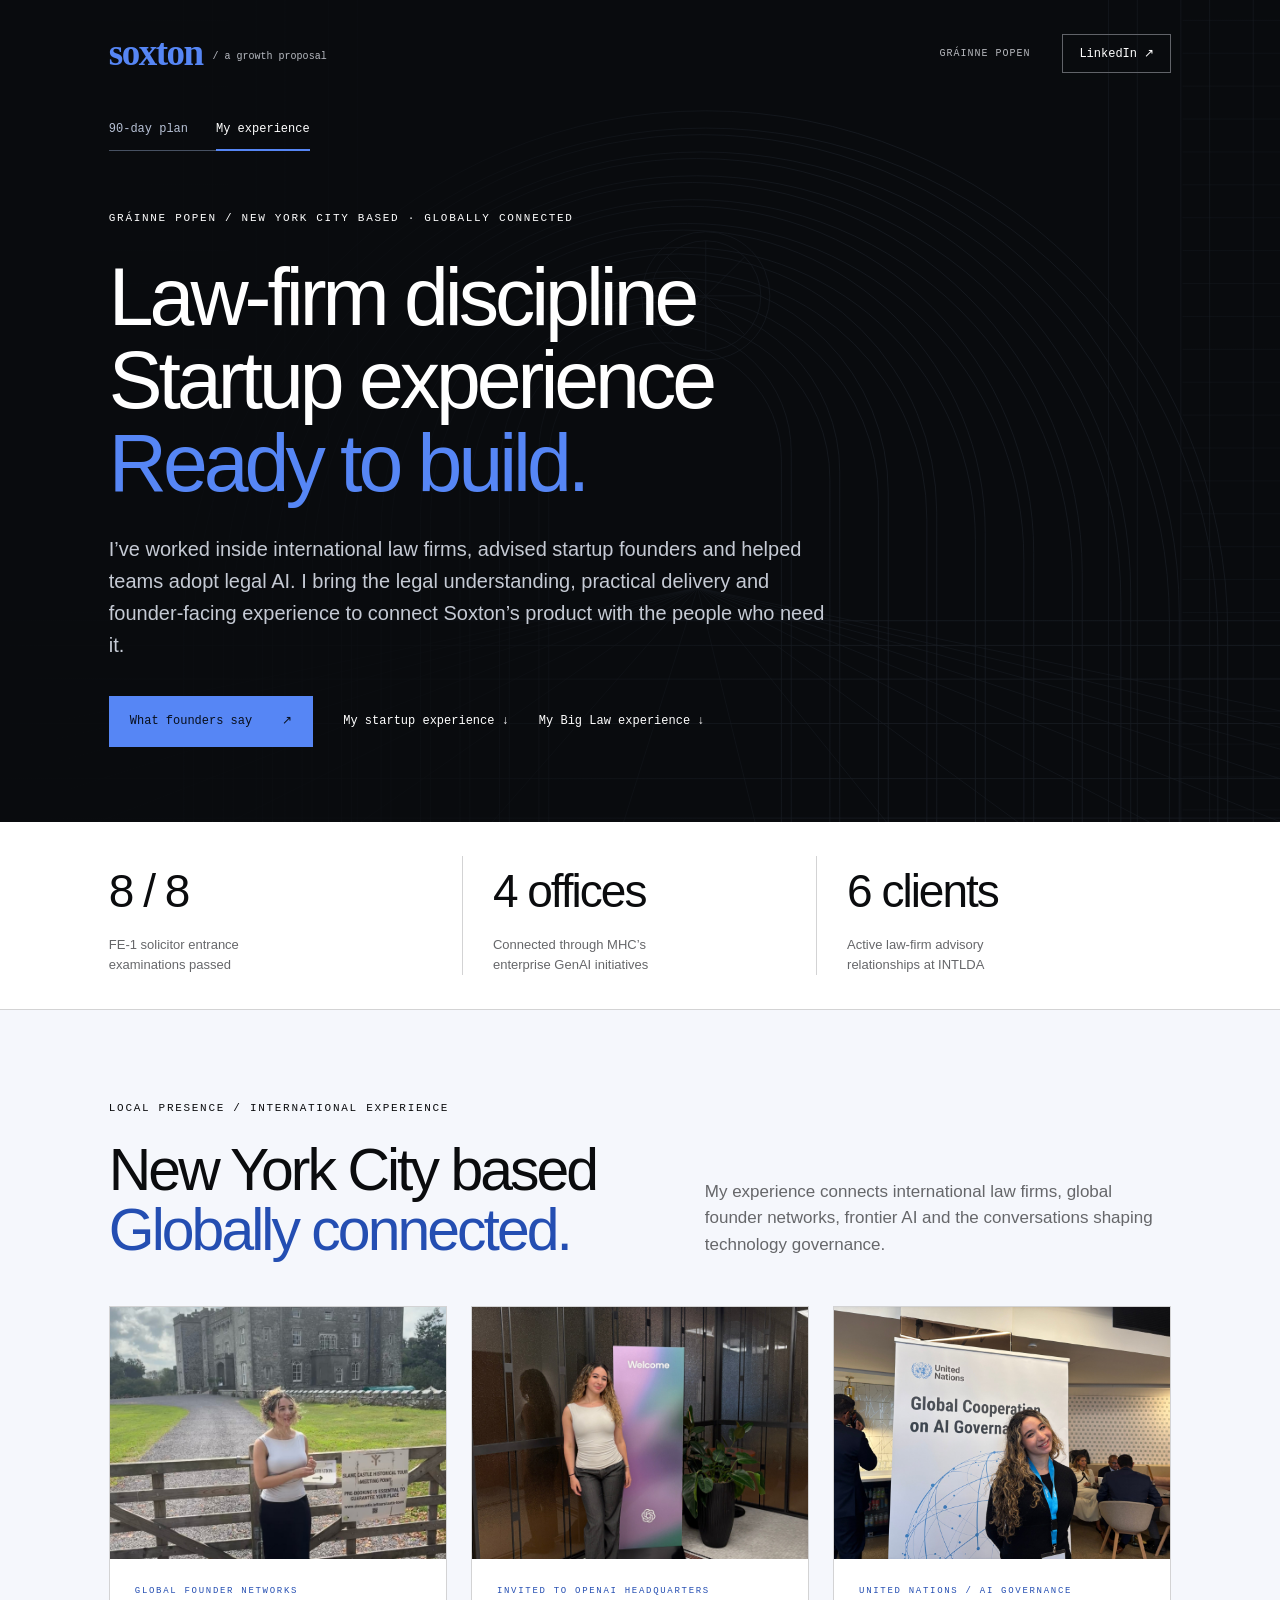
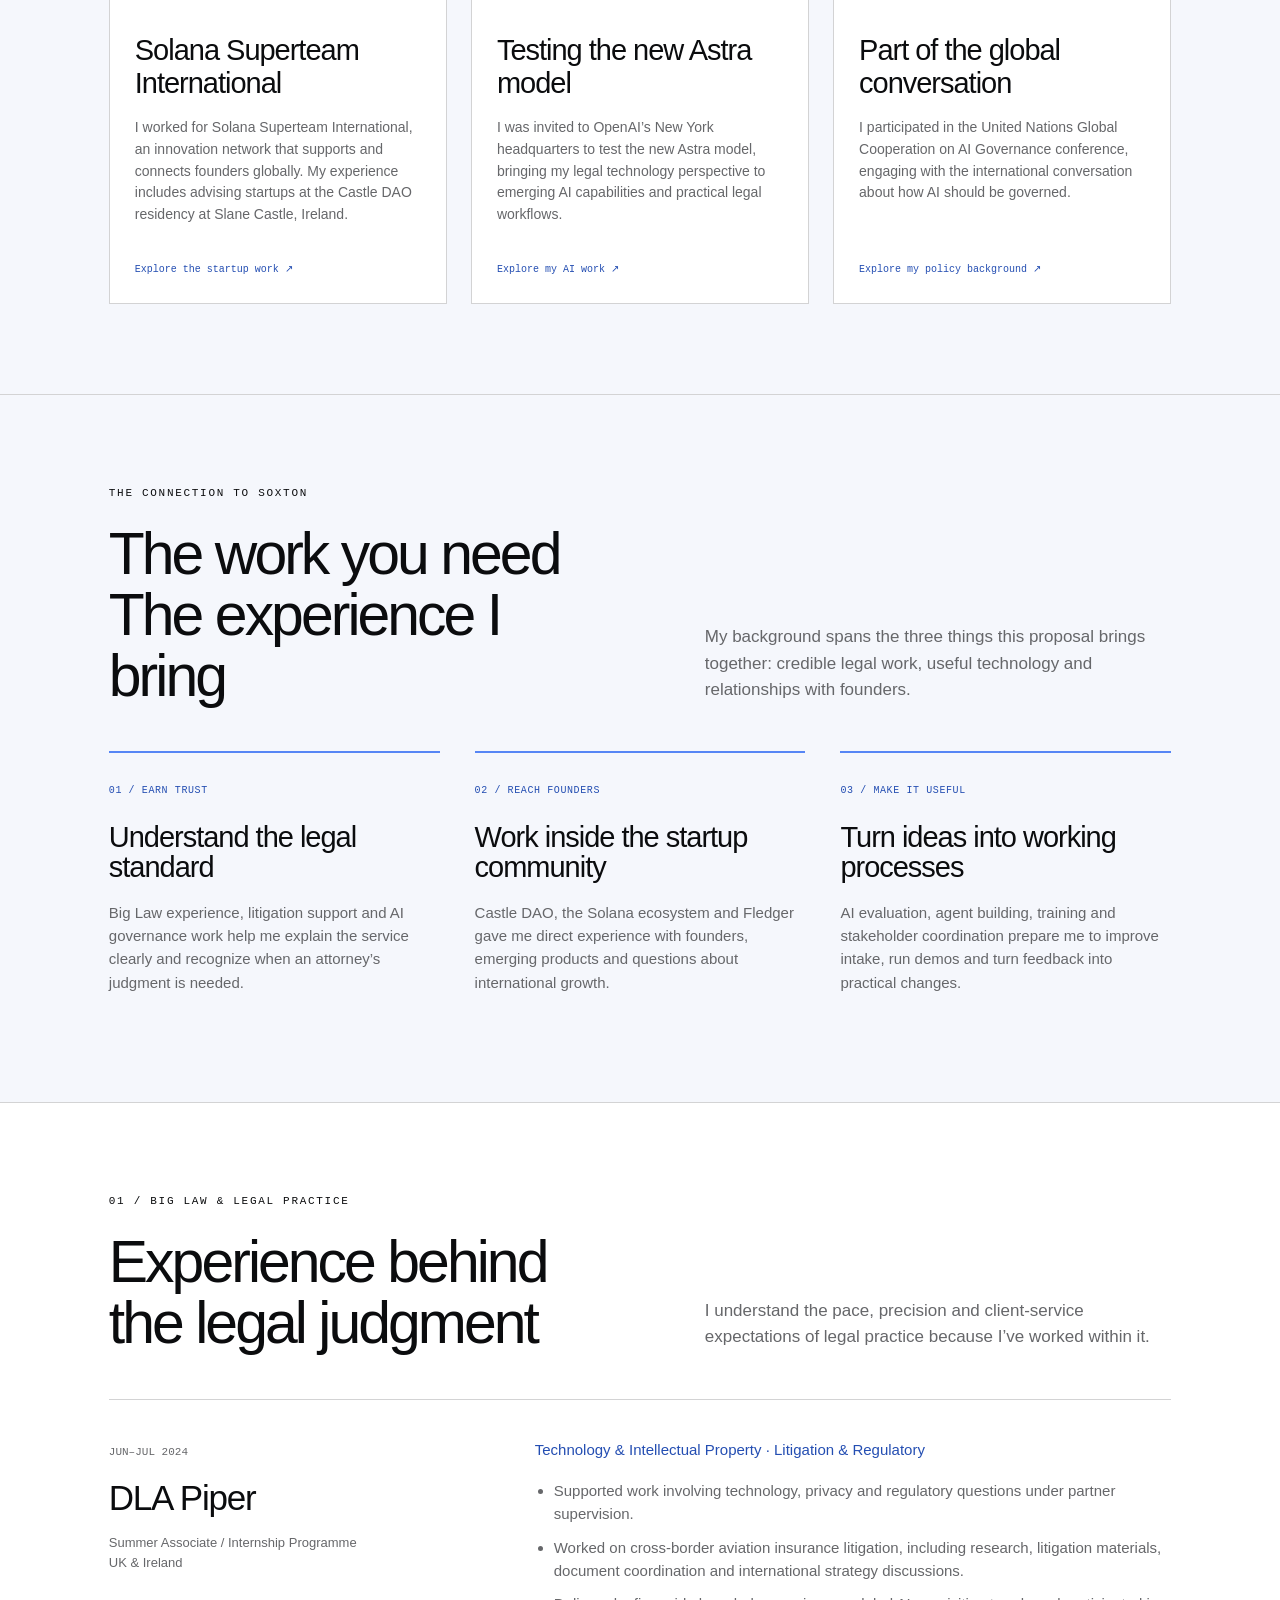
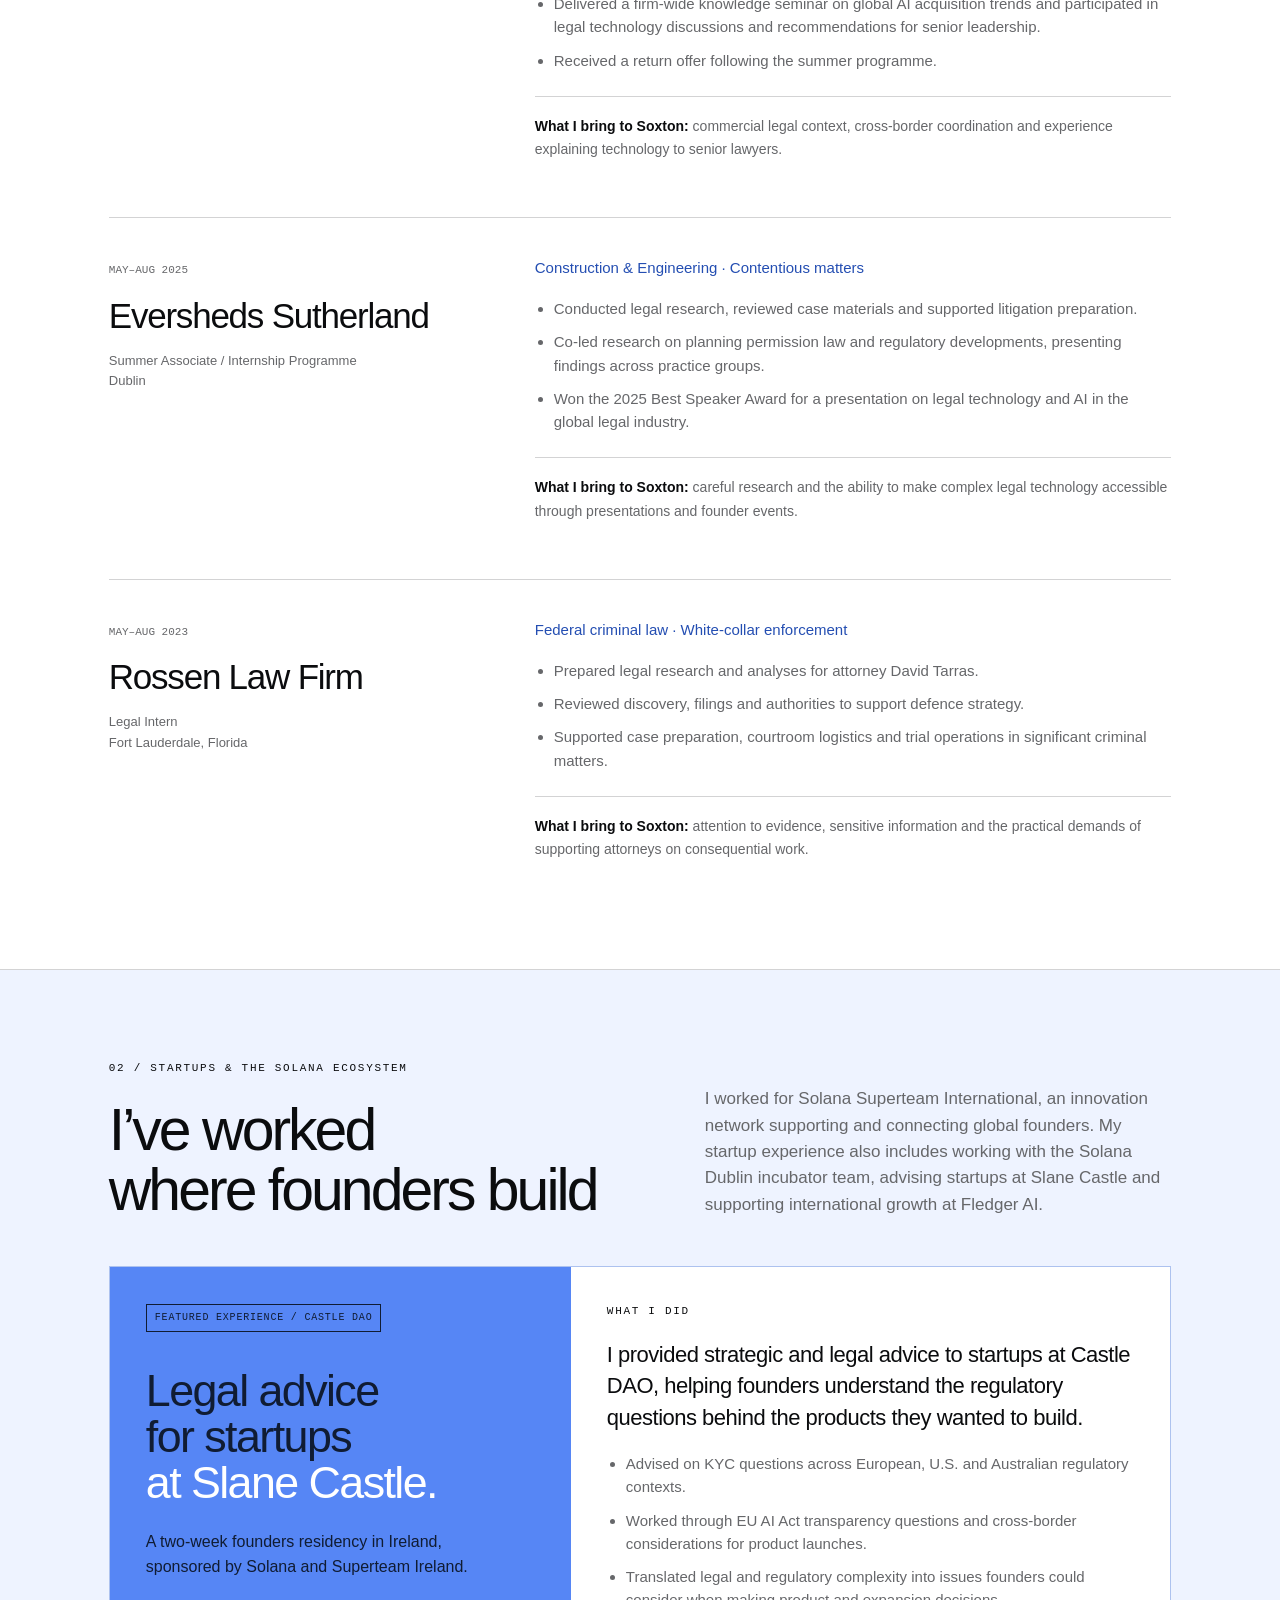
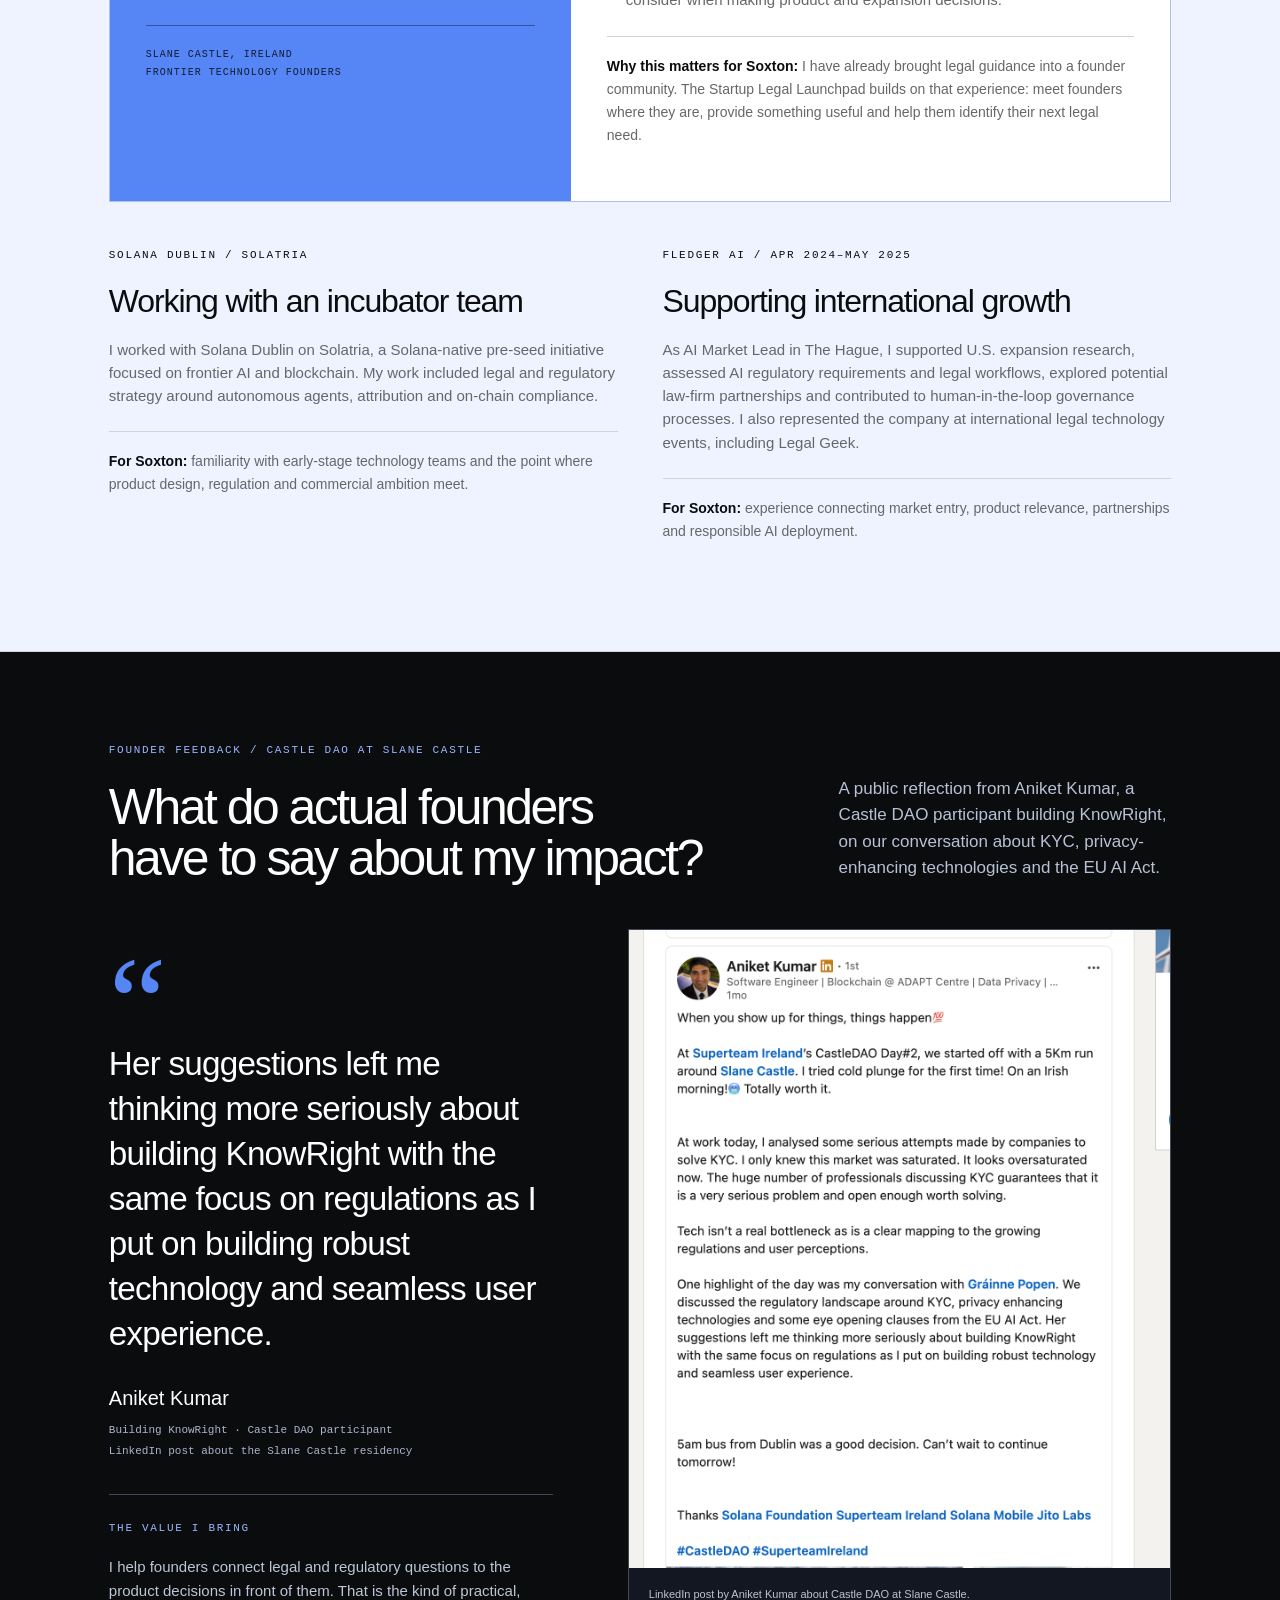
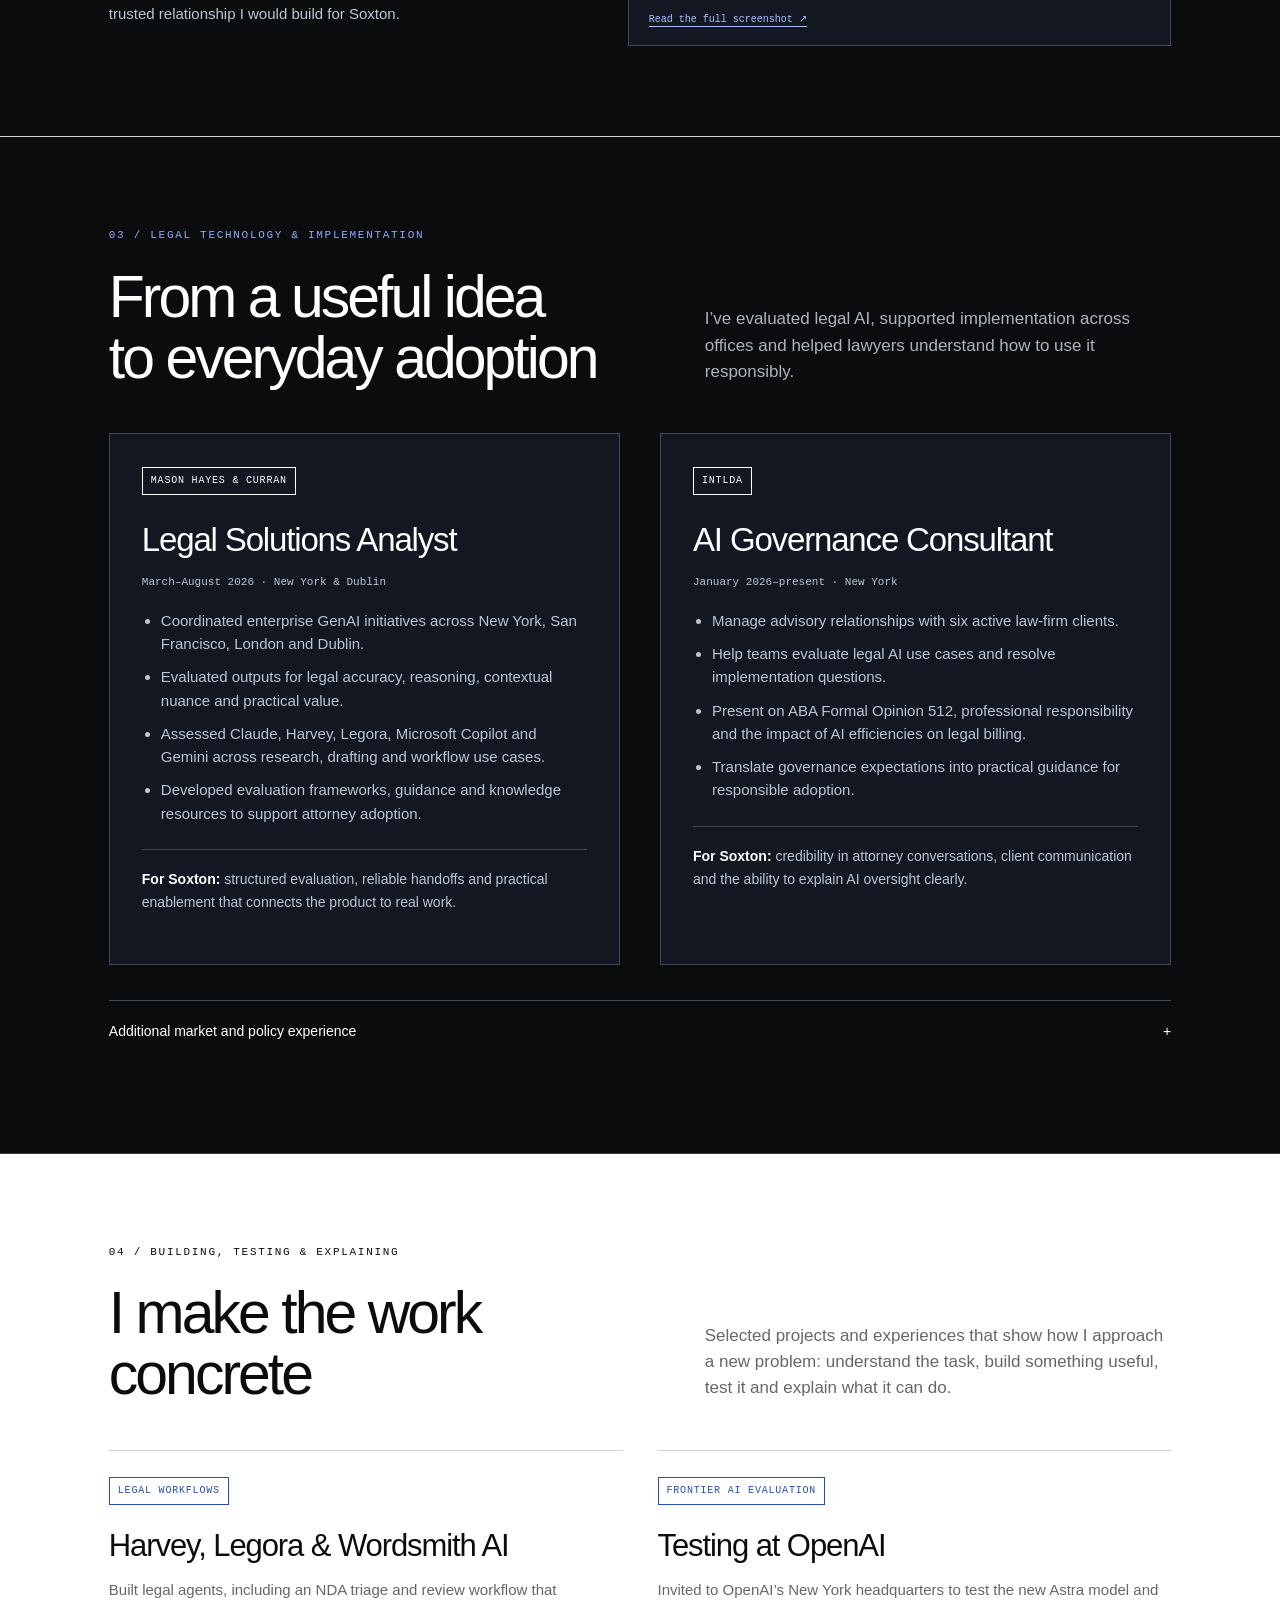
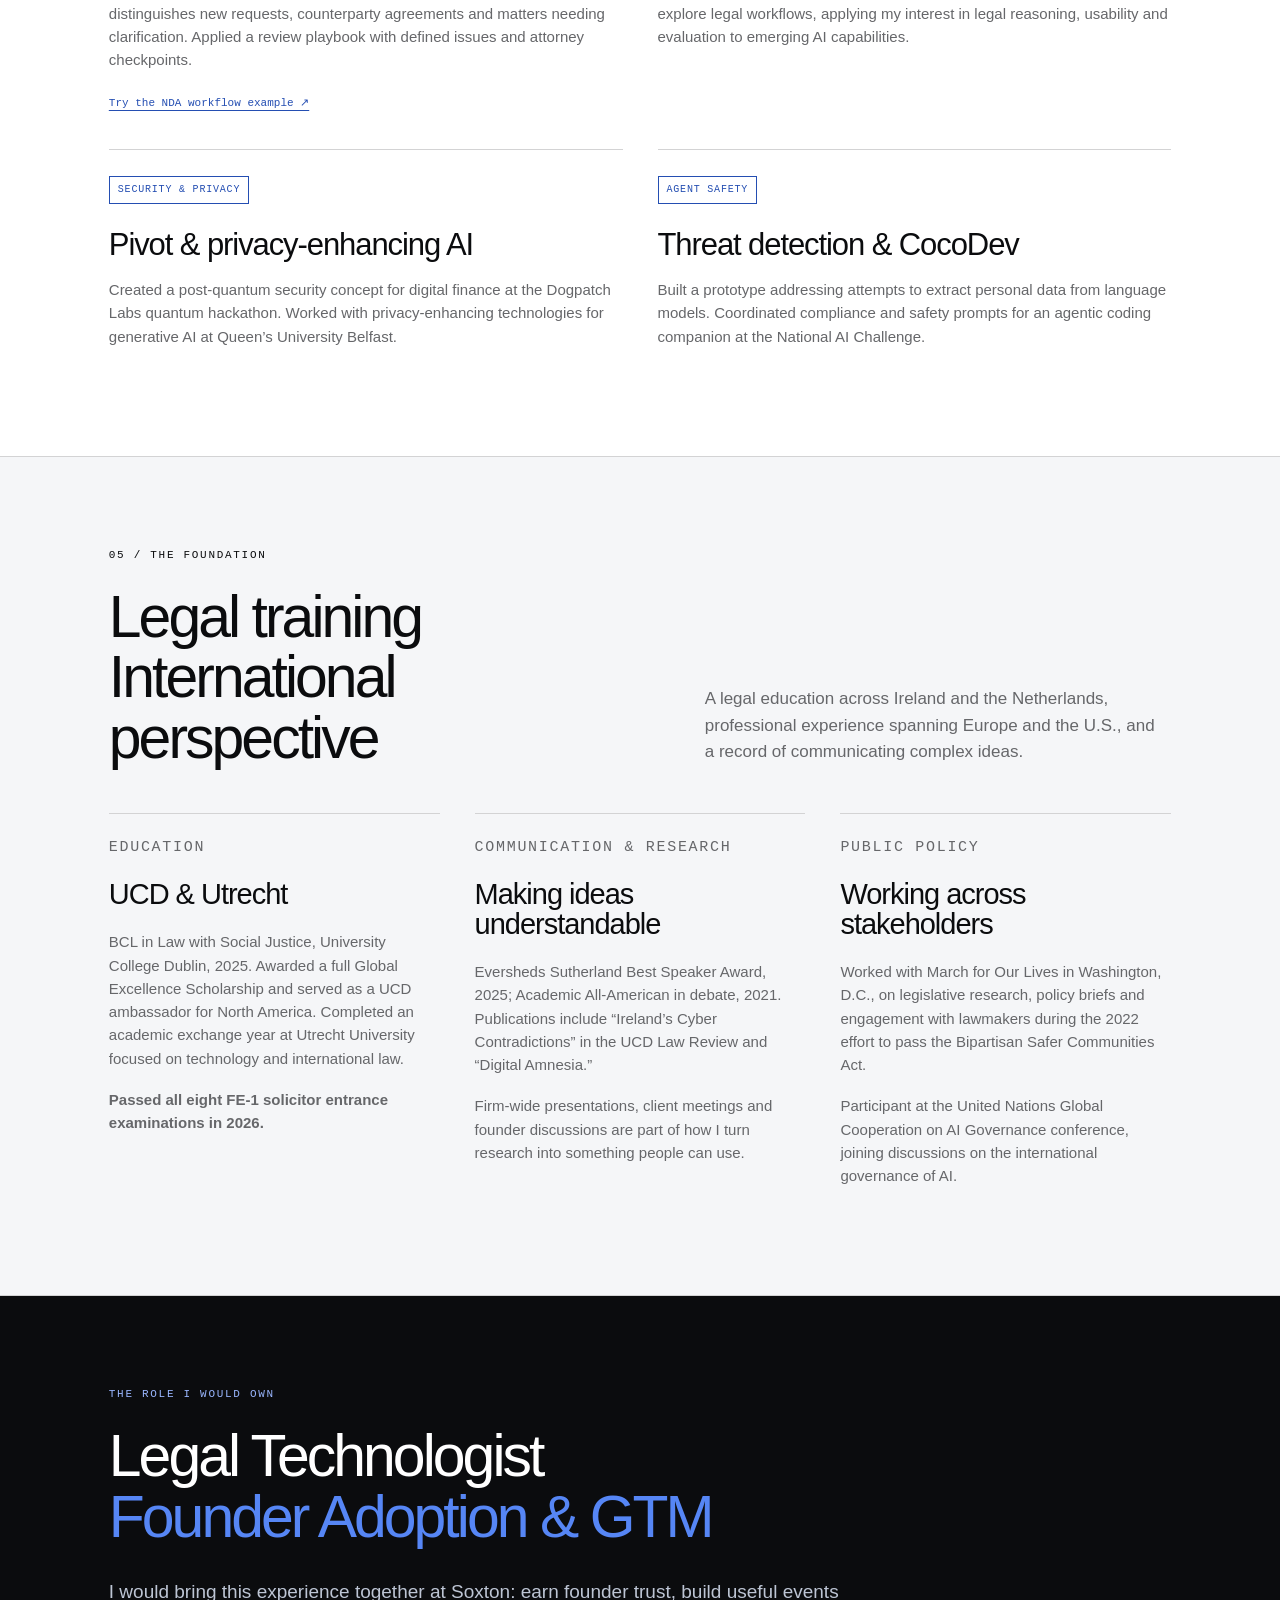
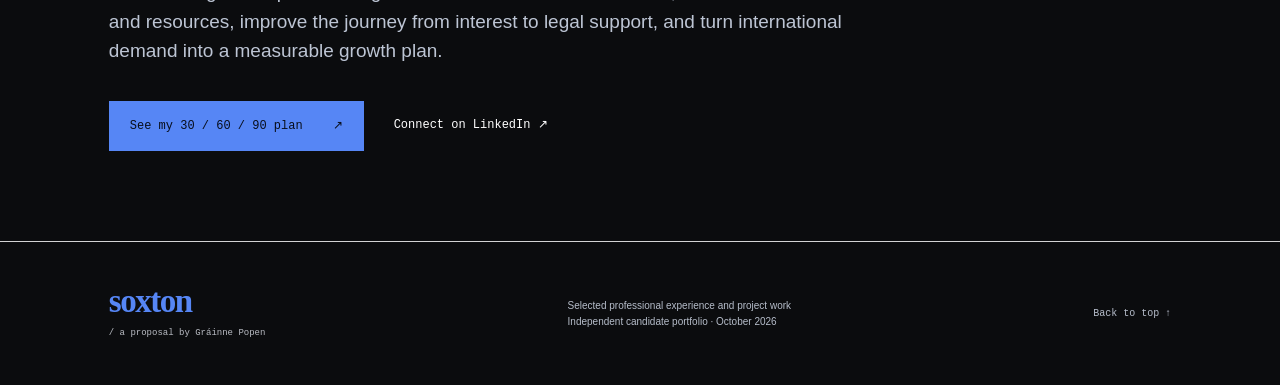
==== commit 2c7615db: "Add global founder network experience, OpenAI and UN photos, and Castle DAO feedback" ====
--- a/experience.html
+++ b/experience.html
@@ -1,25 +1,39 @@
 <!doctype html>
 <html lang="en">
-<head><meta charset="utf-8"><meta name="viewport" content="width=device-width,initial-scale=1"><meta name="description" content="Gráinne Popen’s legal, Big Law, startup and AI experience: DLA Piper, Eversheds Sutherland, Castle DAO, the Solana ecosystem, Fledger, MHC and INTLDA."><meta name="theme-color" content="#0b0c0e"><title>My experience | Gráinne Popen × Soxton</title><link rel="stylesheet" href="style.css?v=b6f90d1edb"><link rel="stylesheet" href="experience.css?v=381ab1279e"><link rel="icon" href="favicon.svg" type="image/svg+xml"></head>
+<head><meta charset="utf-8"><meta name="viewport" content="width=device-width,initial-scale=1"><meta name="description" content="Gráinne Popen’s legal, Big Law, startup and AI experience: DLA Piper, Eversheds Sutherland, Castle DAO, the Solana ecosystem, Fledger, MHC and INTLDA."><meta name="theme-color" content="#0b0c0e"><title>My experience | Gráinne Popen × Soxton</title><link rel="stylesheet" href="style.css?v=8ae347f8c8"><link rel="stylesheet" href="experience.css?v=e5ac7a3115"><link rel="icon" href="favicon.svg" type="image/svg+xml"></head>
 <body class="experience-page"><a class="skip" href="#main">Skip to content</a>
-<header class="topbar"><a class="wordmark" href="index.html?v=experience" aria-label="Soxton proposal home">soxton<span> / a growth proposal</span></a><div class="topright"><span class="author-tag">GRÁINNE POPEN</span><a class="profile-link" href="https://www.linkedin.com/in/grainnepopen/" target="_blank" rel="noopener noreferrer">LinkedIn ↗</a></div></header>
-<nav class="page-tabs" aria-label="Proposal pages"><a href="index.html?v=experience">90-day plan</a><a href="experience.html" aria-current="page">My experience</a></nav>
+<header class="topbar"><a class="wordmark" href="index.html?v=founder-proof-20261020" aria-label="Soxton proposal home">soxton<span> / a growth proposal</span></a><div class="topright"><span class="author-tag">GRÁINNE POPEN</span><a class="profile-link" href="https://www.linkedin.com/in/grainnepopen/" target="_blank" rel="noopener noreferrer">LinkedIn ↗</a></div></header>
+<nav class="page-tabs" aria-label="Proposal pages"><a href="index.html?v=founder-proof-20261020">90-day plan</a><a href="experience.html?v=founder-proof-20261020" aria-current="page">My experience</a></nav>
 <main id="main">
-<section class="experience-hero" id="top"><div class="architecture" aria-hidden="true"></div><div class="experience-hero-inner"><p class="eyebrow">GRÁINNE POPEN / WHY I’M A STRONG FIT FOR SOXTON</p><h1>Law-firm discipline<br>Startup experience<br><span>Ready to build.</span></h1><p class="experience-lead">I’ve worked inside international law firms, advised startup founders and helped teams adopt legal AI. I bring the legal understanding, practical delivery and founder-facing experience to connect Soxton’s product with the people who need it.</p><div class="experience-hero-actions"><a class="button blue" href="#startup-experience">My startup experience <span>↗</span></a><a class="text-link" href="#big-law">Explore my legal background ↓</a></div></div></section>
+<section class="experience-hero" id="top"><div class="architecture" aria-hidden="true"></div><div class="experience-hero-inner"><p class="eyebrow">GRÁINNE POPEN / NEW YORK CITY BASED · GLOBALLY CONNECTED</p><h1>Law-firm discipline<br>Startup experience<br><span>Ready to build.</span></h1><p class="experience-lead">I’ve worked inside international law firms, advised startup founders and helped teams adopt legal AI. I bring the legal understanding, practical delivery and founder-facing experience to connect Soxton’s product with the people who need it.</p><div class="experience-hero-actions"><a class="button blue" href="#founder-impact">What founders say <span>↗</span></a><a class="text-link" href="#startup-experience">My startup experience ↓</a><a class="text-link" href="#big-law">My Big Law experience ↓</a></div></div></section>
 <div class="experience-proof"><div><strong>8 / 8</strong><p>FE-1 solicitor entrance<br>examinations passed</p></div><div><strong>4 offices</strong><p>Connected through MHC’s<br>enterprise GenAI initiatives</p></div><div><strong>6 clients</strong><p>Active law-firm advisory<br>relationships at INTLDA</p></div></div>
+
+<section class="section global-experience" id="global-experience" aria-labelledby="global-experience-title">
+<div class="section-heading"><div><p class="eyebrow">LOCAL PRESENCE / INTERNATIONAL EXPERIENCE</p><h2 id="global-experience-title">New York City based<br><span>Globally connected.</span></h2></div><p>My experience connects international law firms, global founder networks, frontier AI and the conversations shaping technology governance.</p></div>
+<div class="network-evidence-grid">
+<article><div class="network-photo castle-photo"><img src="grainne-slane-castle.jpg" width="1536" height="2048" loading="lazy" alt="Gráinne at Slane Castle in Ireland during the Castle DAO founders residency."></div><div class="network-copy"><p class="eyebrow">GLOBAL FOUNDER NETWORKS</p><h3>Solana Superteam International</h3><p>I worked for Solana Superteam International, an innovation network that supports and connects founders globally. My experience includes advising startups at the Castle DAO residency at Slane Castle, Ireland.</p><a href="#startup-experience">Explore the startup work ↗</a></div></article>
+<article><div class="network-photo rotate-photo"><img src="grainne-openai-headquarters.jpg" width="2048" height="1536" loading="lazy" alt="Gráinne at OpenAI’s New York headquarters beside the welcome sign."></div><div class="network-copy"><p class="eyebrow">INVITED TO OPENAI HEADQUARTERS</p><h3>Testing the new Astra model</h3><p>I was invited to OpenAI’s New York headquarters to test the new Astra model, bringing my legal technology perspective to emerging AI capabilities and practical legal workflows.</p><a href="#projects">Explore my AI work ↗</a></div></article>
+<article><div class="network-photo un-photo"><img src="grainne-un-ai-governance.jpg" width="2048" height="1536" loading="lazy" alt="Gráinne at the United Nations Global Cooperation on AI Governance conference."></div><div class="network-copy"><p class="eyebrow">UNITED NATIONS / AI GOVERNANCE</p><h3>Part of the global conversation</h3><p>I participated in the United Nations Global Cooperation on AI Governance conference, engaging with the international conversation about how AI should be governed.</p><a href="#credentials">Explore my policy background ↗</a></div></article>
+</div></section>
 <section class="section fit-section"><div class="section-heading"><div><p class="eyebrow">THE CONNECTION TO SOXTON</p><h2>The work you need<br>The experience I bring</h2></div><p>My background spans the three things this proposal brings together: credible legal work, useful technology and relationships with founders.</p></div><div class="fit-grid"><article><span>01 / EARN TRUST</span><h3>Understand the legal standard</h3><p>Big Law experience, litigation support and AI governance work help me explain the service clearly and recognize when an attorney’s judgment is needed.</p></article><article><span>02 / REACH FOUNDERS</span><h3>Work inside the startup community</h3><p>Castle DAO, the Solana ecosystem and Fledger gave me direct experience with founders, emerging products and questions about international growth.</p></article><article><span>03 / MAKE IT USEFUL</span><h3>Turn ideas into working processes</h3><p>AI evaluation, agent building, training and stakeholder coordination prepare me to improve intake, run demos and turn feedback into practical changes.</p></article></div></section>
 <section class="section white" id="big-law"><div class="section-heading"><div><p class="eyebrow">01 / BIG LAW &amp; LEGAL PRACTICE</p><h2>Experience behind<br>the legal judgment</h2></div><p>I understand the pace, precision and client-service expectations of legal practice because I’ve worked within it.</p></div><div class="career-list">
 <article><div class="career-meta"><span>JUN–JUL 2024</span><h3>DLA Piper</h3><p>Summer Associate / Internship Programme<br>UK &amp; Ireland</p></div><div class="career-detail"><p class="career-focus">Technology &amp; Intellectual Property · Litigation &amp; Regulatory</p><ul><li>Supported work involving technology, privacy and regulatory questions under partner supervision.</li><li>Worked on cross-border aviation insurance litigation, including research, litigation materials, document coordination and international strategy discussions.</li><li>Delivered a firm-wide knowledge seminar on global AI acquisition trends and participated in legal technology discussions and recommendations for senior leadership.</li><li>Received a return offer following the summer programme.</li></ul><p class="soxton-relevance"><b>What I bring to Soxton:</b> commercial legal context, cross-border coordination and experience explaining technology to senior lawyers.</p></div></article>
 <article><div class="career-meta"><span>MAY–AUG 2025</span><h3>Eversheds Sutherland</h3><p>Summer Associate / Internship Programme<br>Dublin</p></div><div class="career-detail"><p class="career-focus">Construction &amp; Engineering · Contentious matters</p><ul><li>Conducted legal research, reviewed case materials and supported litigation preparation.</li><li>Co-led research on planning permission law and regulatory developments, presenting findings across practice groups.</li><li>Won the 2025 Best Speaker Award for a presentation on legal technology and AI in the global legal industry.</li></ul><p class="soxton-relevance"><b>What I bring to Soxton:</b> careful research and the ability to make complex legal technology accessible through presentations and founder events.</p></div></article>
 <article><div class="career-meta"><span>MAY–AUG 2023</span><h3>Rossen Law Firm</h3><p>Legal Intern<br>Fort Lauderdale, Florida</p></div><div class="career-detail"><p class="career-focus">Federal criminal law · White-collar enforcement</p><ul><li>Prepared legal research and analyses for attorney David Tarras.</li><li>Reviewed discovery, filings and authorities to support defence strategy.</li><li>Supported case preparation, courtroom logistics and trial operations in significant criminal matters.</li></ul><p class="soxton-relevance"><b>What I bring to Soxton:</b> attention to evidence, sensitive information and the practical demands of supporting attorneys on consequential work.</p></div></article>
 </div></section>
-<section class="section startup-section" id="startup-experience"><div class="section-heading"><div><p class="eyebrow">02 / STARTUPS &amp; THE SOLANA ECOSYSTEM</p><h2>I’ve worked<br>where founders build</h2></div><p>My startup experience includes working with a Solana startup-incubator team and advising founders at a castle residency, alongside market expansion work at an AI company.</p></div>
+<section class="section startup-section" id="startup-experience"><div class="section-heading"><div><p class="eyebrow">02 / STARTUPS &amp; THE SOLANA ECOSYSTEM</p><h2>I’ve worked<br>where founders build</h2></div><p>I worked for Solana Superteam International, an innovation network supporting and connecting global founders. My startup experience also includes working with the Solana Dublin incubator team, advising startups at Slane Castle and supporting international growth at Fledger AI.</p></div>
 <article class="castle-feature"><div class="castle-intro"><span class="tag">FEATURED EXPERIENCE / CASTLE DAO</span><h3>Legal advice<br>for startups<br><span>at Slane Castle.</span></h3><p>A two-week founders residency in Ireland, sponsored by Solana and Superteam Ireland.</p><div class="castle-location">SLANE CASTLE, IRELAND<br>FRONTIER TECHNOLOGY FOUNDERS</div></div><div class="castle-detail"><p class="eyebrow">WHAT I DID</p><p class="castle-statement">I provided strategic and legal advice to startups at Castle DAO, helping founders understand the regulatory questions behind the products they wanted to build.</p><ul><li>Advised on KYC questions across European, U.S. and Australian regulatory contexts.</li><li>Worked through EU AI Act transparency questions and cross-border considerations for product launches.</li><li>Translated legal and regulatory complexity into issues founders could consider when making product and expansion decisions.</li></ul><p class="soxton-relevance"><b>Why this matters for Soxton:</b> I have already brought legal guidance into a founder community. The Startup Legal Launchpad builds on that experience: meet founders where they are, provide something useful and help them identify their next legal need.</p></div></article>
 <div class="startup-pair"><article><p class="eyebrow">SOLANA DUBLIN / SOLATRIA</p><h3>Working with an incubator team</h3><p>I worked with Solana Dublin on Solatria, a Solana-native pre-seed initiative focused on frontier AI and blockchain. My work included legal and regulatory strategy around autonomous agents, attribution and on-chain compliance.</p><p class="soxton-relevance"><b>For Soxton:</b> familiarity with early-stage technology teams and the point where product design, regulation and commercial ambition meet.</p></article><article><p class="eyebrow">FLEDGER AI / APR 2024–MAY 2025</p><h3>Supporting international growth</h3><p>As AI Market Lead in The Hague, I supported U.S. expansion research, assessed AI regulatory requirements and legal workflows, explored potential law-firm partnerships and contributed to human-in-the-loop governance processes. I also represented the company at international legal technology events, including Legal Geek.</p><p class="soxton-relevance"><b>For Soxton:</b> experience connecting market entry, product relevance, partnerships and responsible AI deployment.</p></article></div>
 </section>
+
+<section class="section founder-impact" id="founder-impact" aria-labelledby="founder-impact-title">
+<div class="section-heading"><div><p class="eyebrow">FOUNDER FEEDBACK / CASTLE DAO AT SLANE CASTLE</p><h2 id="founder-impact-title">What do actual founders<br>have to say about my impact?</h2></div><p>A public reflection from Aniket Kumar, a Castle DAO participant building KnowRight, on our conversation about KYC, privacy-enhancing technologies and the EU AI Act.</p></div>
+<div class="founder-impact-grid"><div class="founder-quote"><span class="quote-mark" aria-hidden="true">“</span><blockquote><p>Her suggestions left me thinking more seriously about building KnowRight with the same focus on regulations as I put on building robust technology and seamless user experience.</p></blockquote><p class="quote-attribution"><strong>Aniket Kumar</strong><br>Building KnowRight · Castle DAO participant<br>LinkedIn post about the Slane Castle residency</p><div class="impact-takeaway"><p class="eyebrow">THE VALUE I BRING</p><p>I help founders connect legal and regulatory questions to the product decisions in front of them. That is the kind of practical, trusted relationship I would build for Soxton.</p></div></div>
+<figure class="founder-post"><a href="aniket-kumar-castledao-post.png" target="_blank" rel="noopener noreferrer" aria-label="Open Aniket Kumar’s full Castle DAO post"><img src="aniket-kumar-castledao-post.png" width="1220" height="1436" loading="lazy" alt="Aniket Kumar’s LinkedIn post describing his Castle DAO residency and saying that his discussion with Gráinne Popen about KYC, privacy-enhancing technologies and the EU AI Act influenced his approach to building KnowRight."></a><figcaption>LinkedIn post by Aniket Kumar about Castle DAO at Slane Castle. <a href="aniket-kumar-castledao-post.png" target="_blank" rel="noopener noreferrer">Read the full screenshot ↗</a></figcaption></figure>
+</div></section>
 <section class="section ink" id="legal-technology"><div class="section-heading"><div><p class="eyebrow">03 / LEGAL TECHNOLOGY &amp; IMPLEMENTATION</p><h2>From a useful idea<br>to everyday adoption</h2></div><p>I’ve evaluated legal AI, supported implementation across offices and helped lawyers understand how to use it responsibly.</p></div><div class="implementation-grid"><article><span class="tag">MASON HAYES &amp; CURRAN</span><h3>Legal Solutions Analyst</h3><p class="role-dates">March–August 2026 · New York &amp; Dublin</p><ul><li>Coordinated enterprise GenAI initiatives across New York, San Francisco, London and Dublin.</li><li>Evaluated outputs for legal accuracy, reasoning, contextual nuance and practical value.</li><li>Assessed Claude, Harvey, Legora, Microsoft Copilot and Gemini across research, drafting and workflow use cases.</li><li>Developed evaluation frameworks, guidance and knowledge resources to support attorney adoption.</li></ul><p class="soxton-relevance"><b>For Soxton:</b> structured evaluation, reliable handoffs and practical enablement that connects the product to real work.</p></article><article><span class="tag">INTLDA</span><h3>AI Governance Consultant</h3><p class="role-dates">January 2026–present · New York</p><ul><li>Manage advisory relationships with six active law-firm clients.</li><li>Help teams evaluate legal AI use cases and resolve implementation questions.</li><li>Present on ABA Formal Opinion 512, professional responsibility and the impact of AI efficiencies on legal billing.</li><li>Translate governance expectations into practical guidance for responsible adoption.</li></ul><p class="soxton-relevance"><b>For Soxton:</b> credibility in attorney conversations, client communication and the ability to explain AI oversight clearly.</p></article></div><details class="experience-more"><summary>Additional market and policy experience <span>+</span></summary><h3>United States Artificial Intelligence Institute</h3><p>AI Market Lead · August–November 2025. Researched legal market trends and technology adoption, and prepared briefings and legal analyses for law firms, public-sector organizations and industry stakeholders.</p></details></section>
-<section class="section white" id="projects"><div class="section-heading"><div><p class="eyebrow">04 / BUILDING, TESTING &amp; EXPLAINING</p><h2>I make the work<br>concrete</h2></div><p>Selected projects and experiences that show how I approach a new problem: understand the task, build something useful, test it and explain what it can do.</p></div><div class="project-grid"><article><span class="tag">LEGAL WORKFLOWS</span><h3>Harvey, Legora &amp; Wordsmith AI</h3><p>Built legal agents, including an NDA triage and review workflow that distinguishes new requests, counterparty agreements and matters needing clarification. Applied a review playbook with defined issues and attorney checkpoints.</p><a href="index.html?v=experience#demo">Try the NDA workflow example ↗</a></article><article><span class="tag">FRONTIER AI EVALUATION</span><h3>Testing at OpenAI</h3><p>Tested Astra and explored legal workflows at OpenAI’s New York headquarters, applying my interest in legal reasoning, usability and evaluation to emerging AI capabilities.</p></article><article><span class="tag">SECURITY &amp; PRIVACY</span><h3>Pivot &amp; privacy-enhancing AI</h3><p>Created a post-quantum security concept for digital finance at the Dogpatch Labs quantum hackathon. Worked with privacy-enhancing technologies for generative AI at Queen’s University Belfast.</p></article><article><span class="tag">AGENT SAFETY</span><h3>Threat detection &amp; CocoDev</h3><p>Built a prototype addressing attempts to extract personal data from language models. Coordinated compliance and safety prompts for an agentic coding companion at the National AI Challenge.</p></article></div></section>
-<section class="section credentials-section" id="credentials"><div class="section-heading"><div><p class="eyebrow">05 / THE FOUNDATION</p><h2>Legal training<br>International perspective</h2></div><p>A legal education across Ireland and the Netherlands, professional experience spanning Europe and the U.S., and a record of communicating complex ideas.</p></div><div class="credentials-grid"><article><p class="eyebrow">EDUCATION</p><h3>UCD &amp; Utrecht</h3><p>BCL in Law with Social Justice, University College Dublin, 2025. Awarded a full Global Excellence Scholarship and served as a UCD ambassador for North America. Completed an academic exchange year at Utrecht University focused on technology and international law.</p><p><b>Passed all eight FE-1 solicitor entrance examinations in 2026.</b></p></article><article><p class="eyebrow">COMMUNICATION &amp; RESEARCH</p><h3>Making ideas understandable</h3><p>Eversheds Sutherland Best Speaker Award, 2025; Academic All-American in debate, 2021. Publications include “Ireland’s Cyber Contradictions” in the UCD Law Review and “Digital Amnesia.”</p><p>Firm-wide presentations, client meetings and founder discussions are part of how I turn research into something people can use.</p></article><article><p class="eyebrow">PUBLIC POLICY</p><h3>Working across stakeholders</h3><p>Worked with March for Our Lives in Washington, D.C., on legislative research, policy briefs and engagement with lawmakers during the 2022 effort to pass the Bipartisan Safer Communities Act.</p><p>Participated in discussions on AI governance in professional industries at a United Nations AI governance conference.</p></article></div></section>
-<section class="section experience-closing"><p class="eyebrow">THE ROLE I WOULD OWN</p><h2>Legal Technologist<br><span>Founder Adoption &amp; GTM</span></h2><p>I would bring this experience together at Soxton: earn founder trust, build useful events and resources, improve the journey from interest to legal support, and turn international demand into a measurable growth plan.</p><div class="experience-hero-actions"><a class="button blue" href="index.html?v=experience#plan">See my 30 / 60 / 90 plan <span>↗</span></a><a class="text-link" href="https://www.linkedin.com/in/grainnepopen/" target="_blank" rel="noopener noreferrer">Connect on LinkedIn ↗</a></div></section>
-</main><footer><a class="wordmark" href="index.html?v=experience">soxton<span> / a proposal by Gráinne Popen</span></a><p>Selected professional experience and project work<br>Independent candidate portfolio · October 2026</p><a href="#top">Back to top ↑</a></footer>
+<section class="section white" id="projects"><div class="section-heading"><div><p class="eyebrow">04 / BUILDING, TESTING &amp; EXPLAINING</p><h2>I make the work<br>concrete</h2></div><p>Selected projects and experiences that show how I approach a new problem: understand the task, build something useful, test it and explain what it can do.</p></div><div class="project-grid"><article><span class="tag">LEGAL WORKFLOWS</span><h3>Harvey, Legora &amp; Wordsmith AI</h3><p>Built legal agents, including an NDA triage and review workflow that distinguishes new requests, counterparty agreements and matters needing clarification. Applied a review playbook with defined issues and attorney checkpoints.</p><a href="index.html?v=founder-proof-20261020#demo">Try the NDA workflow example ↗</a></article><article><span class="tag">FRONTIER AI EVALUATION</span><h3>Testing at OpenAI</h3><p>Invited to OpenAI’s New York headquarters to test the new Astra model and explore legal workflows, applying my interest in legal reasoning, usability and evaluation to emerging AI capabilities.</p></article><article><span class="tag">SECURITY &amp; PRIVACY</span><h3>Pivot &amp; privacy-enhancing AI</h3><p>Created a post-quantum security concept for digital finance at the Dogpatch Labs quantum hackathon. Worked with privacy-enhancing technologies for generative AI at Queen’s University Belfast.</p></article><article><span class="tag">AGENT SAFETY</span><h3>Threat detection &amp; CocoDev</h3><p>Built a prototype addressing attempts to extract personal data from language models. Coordinated compliance and safety prompts for an agentic coding companion at the National AI Challenge.</p></article></div></section>
+<section class="section credentials-section" id="credentials"><div class="section-heading"><div><p class="eyebrow">05 / THE FOUNDATION</p><h2>Legal training<br>International perspective</h2></div><p>A legal education across Ireland and the Netherlands, professional experience spanning Europe and the U.S., and a record of communicating complex ideas.</p></div><div class="credentials-grid"><article><p class="eyebrow">EDUCATION</p><h3>UCD &amp; Utrecht</h3><p>BCL in Law with Social Justice, University College Dublin, 2025. Awarded a full Global Excellence Scholarship and served as a UCD ambassador for North America. Completed an academic exchange year at Utrecht University focused on technology and international law.</p><p><b>Passed all eight FE-1 solicitor entrance examinations in 2026.</b></p></article><article><p class="eyebrow">COMMUNICATION &amp; RESEARCH</p><h3>Making ideas understandable</h3><p>Eversheds Sutherland Best Speaker Award, 2025; Academic All-American in debate, 2021. Publications include “Ireland’s Cyber Contradictions” in the UCD Law Review and “Digital Amnesia.”</p><p>Firm-wide presentations, client meetings and founder discussions are part of how I turn research into something people can use.</p></article><article><p class="eyebrow">PUBLIC POLICY</p><h3>Working across stakeholders</h3><p>Worked with March for Our Lives in Washington, D.C., on legislative research, policy briefs and engagement with lawmakers during the 2022 effort to pass the Bipartisan Safer Communities Act.</p><p>Participant at the United Nations Global Cooperation on AI Governance conference, joining discussions on the international governance of AI.</p></article></div></section>
+<section class="section experience-closing"><p class="eyebrow">THE ROLE I WOULD OWN</p><h2>Legal Technologist<br><span>Founder Adoption &amp; GTM</span></h2><p>I would bring this experience together at Soxton: earn founder trust, build useful events and resources, improve the journey from interest to legal support, and turn international demand into a measurable growth plan.</p><div class="experience-hero-actions"><a class="button blue" href="index.html?v=founder-proof-20261020#plan">See my 30 / 60 / 90 plan <span>↗</span></a><a class="text-link" href="https://www.linkedin.com/in/grainnepopen/" target="_blank" rel="noopener noreferrer">Connect on LinkedIn ↗</a></div></section>
+</main><footer><a class="wordmark" href="index.html?v=founder-proof-20261020">soxton<span> / a proposal by Gráinne Popen</span></a><p>Selected professional experience and project work<br>Independent candidate portfolio · October 2026</p><a href="#top">Back to top ↑</a></footer>
 </body></html>
--- a/style.css
+++ b/style.css
@@ -8,6 +8,10 @@
 
 .website-fix{margin-top:60px;padding-top:42px;border-top:1px solid var(--line);scroll-margin-top:35px}.website-fix-heading{display:grid;grid-template-columns:1fr 1fr;gap:8%;align-items:end;margin-bottom:26px}.website-fix-heading h3{font-size:40px;line-height:1.08;margin:16px 0 0}.website-fix-heading>p{font-size:15px;color:var(--muted);margin-bottom:0}.issue-figure{margin:0;border:1px solid var(--line);background:white}.issue-toolbar{padding:15px 20px;display:flex;justify-content:space-between;gap:20px;font:10px var(--mono);letter-spacing:.4px;background:#f4f6fa;border-bottom:1px solid var(--line)}.issue-toolbar a{color:var(--blue-dark)}.issue-image-link{display:block;max-height:390px;overflow:hidden}.issue-image-link img{width:100%;height:auto;display:block}.issue-figure figcaption{font:11px/1.5 var(--sans);color:var(--muted);padding:13px 20px;border-top:1px solid var(--line)}.fix-actions{padding-top:25px}.fix-actions p{font-size:14px;color:var(--muted)}@media(max-width:760px){.website-fix{margin-top:38px;padding-top:30px}.website-fix-heading{grid-template-columns:1fr;gap:20px}.website-fix-heading h3{font-size:32px}.issue-toolbar{font-size:9px;padding:12px;flex-wrap:wrap;gap:8px}.issue-image-link{max-height:180px}.issue-figure figcaption{padding:12px;font-size:10px}.fix-actions p{font-size:13px}}
 
+.phase-summary{font-size:15px;color:#b6bdcb}.phase-evidence-layout{display:block}.phase-evidence-layout>.phase-overview{display:grid;grid-template-columns:1.2fr 1fr;gap:8%;border-right:0;border-bottom:1px solid #4c515c}.phase-evidence-layout .phase-deliverable{align-self:center;margin-top:0}.phase-proof{padding:40px;border-bottom:1px solid #4c515c;display:grid;grid-template-columns:1.1fr 1fr;gap:35px;align-items:start}.phase-proof:last-child{border-bottom:0}.phase-proof .eyebrow{color:#9ab7ff;font-size:10px;line-height:1.7}.phase-proof h4{font-size:32px;line-height:1.12;font-weight:400;margin:20px 0}.phase-proof-copy p{font-size:14px;color:#bcc4d2}.phase-proof-copy .phase-proof-lead{font-size:16px;color:#e1e6ee}.phase-proof-detail>p:first-child{margin-top:0}.phase-proof ul{list-style:none;padding:0;margin:24px 0 0;border-top:1px solid #373d49}.phase-proof li{font-size:13px;color:#c5cfdf;position:relative;padding:13px 0 13px 20px;border-bottom:1px solid #373d49}.phase-proof li:before{content:'↗';position:absolute;left:0;color:#9ab7ff}.phase-proof-figure{margin:0;min-width:0;border:1px solid #4c515c}.phase-proof-figure>a{display:block;background:white}.phase-proof-figure img{display:block;width:100%;height:auto}.phase-proof-figure figcaption{padding:15px 18px;background:#11151c}.phase-proof-figure figcaption p{font-size:11px;color:#aab6ca;margin:0 0 10px}.phase-proof-figure figcaption a{color:#a9c1ff;font:10px var(--mono);text-decoration:none}.phase-proof-figure figcaption a:hover{text-decoration:underline}.phase-proof.wide{display:block}.phase-proof.wide .phase-proof-copy{display:grid;grid-template-columns:1fr 1fr;gap:6%;margin-bottom:30px}.phase-proof.website .phase-proof-figure>a{aspect-ratio:2048/465;overflow:hidden}.phase-proof.social .phase-proof-detail>p:first-child{margin-top:20px}.phase-proof.social .phase-proof-figure{margin-top:5px}
+@media(max-width:900px){.phase-proof{padding:28px;gap:25px}.phase-proof h4{font-size:29px}.phase-proof.social{grid-template-columns:1fr}.phase-proof.social .phase-proof-figure{max-width:560px;width:100%;margin:0 auto}}
+@media(max-width:760px){.phase-evidence-layout>.phase-overview{grid-template-columns:1fr;gap:20px;padding:26px}.phase-proof{padding:25px}.phase-proof.wide .phase-proof-copy{grid-template-columns:1fr;gap:12px}.phase-proof-copy .phase-proof-lead{font-size:15px}.phase-proof-copy p{font-size:13px}.phase-proof li{font-size:12px}.phase-proof.website .phase-proof-figure>a{aspect-ratio:2048/650}.phase-proof-figure figcaption{padding:12px}.phase-proof-figure figcaption p{font-size:10px}}
+
 .problems-section{background:#f4f6fb;scroll-margin-top:25px}.problems-section .eyebrow{color:var(--blue-dark)}.problem-grid{display:grid;grid-template-columns:repeat(3,minmax(0,1fr));border-top:1px solid var(--line)}.problem-grid article{padding:30px 30px 0;display:flex;flex-direction:column;border-right:1px solid var(--line)}.problem-grid article:first-child{padding-left:0}.problem-grid article:last-child{border:0;padding-right:0}.problem-label{display:flex;justify-content:space-between;align-items:center;gap:12px;color:var(--blue-dark);font:10px var(--mono);letter-spacing:.6px}.problem-label>span:first-child{font-size:15px}.problem-grid h3{font-size:34px;line-height:1.1;margin:28px 0 20px}.problem-grid p{font-size:15px;color:var(--muted);margin:0 0 26px}.problem-grid article>a{margin-top:auto;padding-top:20px;border-top:1px solid var(--line);font:11px/1.6 var(--mono);color:var(--blue-dark);text-decoration:none;display:flex;justify-content:space-between;gap:12px}.problem-grid article>a:hover{text-decoration:underline}@media(max-width:760px){.problem-grid{grid-template-columns:1fr}.problem-grid article,.problem-grid article:first-child,.problem-grid article:last-child{padding:25px 0;border-right:0;border-bottom:1px solid var(--line)}.problem-grid article:last-child{padding-bottom:0;border-bottom:0}.problem-grid h3{font-size:30px;margin:20px 0 16px}.problem-grid p{font-size:14px;margin-bottom:22px}.problem-grid h3 br{display:none}.problem-grid h3 br:after{content:' '}.problem-grid article>a{font-size:10px}}
 
 .global-section{background:#eef3ff}.global-grid{display:grid;grid-template-columns:repeat(3,minmax(0,1fr));gap:34px}.global-grid article{border-top:2px solid var(--blue);padding-top:24px}.global-grid .tag{color:var(--blue-dark)}.global-grid h3{font-size:32px;margin:26px 0 18px}.global-grid p{color:var(--muted);font-size:15px}.global-next{display:flex;align-items:center;justify-content:space-between;gap:50px;border-top:1px solid var(--line);padding-top:24px;margin-top:24px}.global-next p{font-size:12px;color:var(--muted);max-width:650px;margin:0}.global-next a{font:11px/1.6 var(--mono);color:var(--blue-dark);flex-shrink:0}.global-next a span{margin-left:12px}#startup-event{scroll-margin-top:30px}#navigation{max-height:calc(100dvh - 110px);overflow-y:auto}@media(max-width:760px){.global-grid{grid-template-columns:1fr;gap:25px}.global-grid h3{font-size:28px;margin:20px 0 15px}.global-grid p{font-size:14px}.global-next{flex-direction:column;align-items:flex-start;gap:20px}.sheet-top{flex-wrap:wrap;gap:10px}}
--- a/experience.css
+++ b/experience.css
@@ -1 +1,4 @@
 .profile-link{font:12px var(--mono);color:white;text-decoration:none;border:1px solid #616369;padding:11px 16px}.experience-hero{position:relative;overflow:hidden;background:#090b0e;color:white}.experience-hero .architecture{opacity:.55}.experience-hero-inner{position:relative;z-index:1;padding:210px var(--gutter) 75px}.experience-hero h1{font-size:clamp(50px,6.3vw,98px);letter-spacing:-.05em;margin:28px 0}.experience-hero h1 span,.experience-closing h2 span{color:var(--blue)}.experience-lead{font-size:20px;max-width:720px;color:#c5cad4;line-height:1.6}.experience-hero-actions{display:flex;gap:30px;align-items:center;margin-top:35px}.text-link{font:12px/1.6 var(--mono);text-decoration:none}.text-link:hover{text-decoration:underline}.experience-proof{padding:34px var(--gutter);display:grid;grid-template-columns:repeat(3,1fr);border-bottom:1px solid var(--line)}.experience-proof>div{padding:0 30px;border-right:1px solid var(--line)}.experience-proof>div:first-child{padding-left:0}.experience-proof>div:last-child{border:0}.experience-proof strong{font-size:46px;letter-spacing:-2px;font-weight:400}.experience-proof p{font-size:13px;color:var(--muted);margin:8px 0 0}.fit-section{background:#f5f7fc}.fit-grid,.credentials-grid{display:grid;grid-template-columns:repeat(3,minmax(0,1fr));gap:35px}.fit-grid article{border-top:2px solid var(--blue);padding-top:23px}.fit-grid article>span{font:10px var(--mono);color:var(--blue-dark);letter-spacing:.6px}.fit-grid h3{font-size:29px;margin:22px 0 18px}.fit-grid p,.credentials-grid p{font-size:15px;color:var(--muted)}.career-list>article{display:grid;grid-template-columns:.75fr 1.4fr;gap:8%;border-top:1px solid var(--line);padding:38px 0}.career-list>article:last-child{padding-bottom:0}.career-meta>span,.role-dates{font:11px/1.5 var(--mono);color:var(--muted)}.career-meta h3{font-size:35px;margin:17px 0}.career-meta p{font-size:13px;color:var(--muted)}.career-focus{font-size:15px;color:var(--blue-dark)}.career-detail ul,.castle-detail ul,.implementation-grid ul{padding-left:19px;font-size:15px;color:var(--muted)}.career-detail li,.castle-detail li,.implementation-grid li{margin:10px 0}.soxton-relevance{border-top:1px solid var(--line);padding-top:18px;margin-top:24px;font-size:14px!important;line-height:1.65;color:var(--muted)}.soxton-relevance b{color:var(--ink)}.startup-section{background:#eef3ff}.castle-feature{display:grid;grid-template-columns:1fr 1.3fr;border:1px solid #adc2ef;background:white}.castle-intro{padding:36px;background:var(--blue);color:#101c33}.castle-intro h3{font-size:clamp(36px,3.5vw,57px);margin:35px 0 25px}.castle-intro h3 span{color:white}.castle-intro>p{font-size:16px;max-width:360px}.castle-location{margin-top:45px;padding-top:20px;border-top:1px solid #31569b;font:10px/1.8 var(--mono);letter-spacing:1px}.castle-detail{padding:36px}.castle-statement{font-size:22px;line-height:1.45;letter-spacing:-.5px}.startup-pair{display:grid;grid-template-columns:1fr 1fr;gap:45px;margin-top:45px}.startup-pair h3{font-size:32px;margin:20px 0}.startup-pair>article>p:not(.eyebrow){color:var(--muted);font-size:15px}.implementation-grid{display:grid;grid-template-columns:1fr 1fr;gap:40px}.implementation-grid>article{padding:32px;border:1px solid #414959;background:#121722}.implementation-grid h3{font-size:33px;margin:28px 0 17px}.implementation-grid ul,.implementation-grid .role-dates,.implementation-grid .soxton-relevance{color:#bdc5d4}.implementation-grid .soxton-relevance{border-color:#414959}.implementation-grid .soxton-relevance b{color:white}.experience-more{border-top:1px solid #414959;margin-top:35px}.experience-more summary{display:flex;justify-content:space-between;list-style:none;cursor:pointer;padding:20px 0;font-size:14px}.experience-more summary::-webkit-details-marker{display:none}.experience-more h3{font-size:26px}.experience-more p{font-size:14px;color:#bdc5d4;max-width:900px}.project-grid{display:grid;grid-template-columns:1fr 1fr;gap:35px}.project-grid article{border-top:1px solid var(--line);padding-top:25px}.project-grid .tag{color:var(--blue-dark)}.project-grid h3{font-size:31px;margin:25px 0 17px}.project-grid p{font-size:15px;color:var(--muted)}.project-grid a{font:11px var(--mono);color:var(--blue-dark)}.credentials-section{background:#f5f6f8}.credentials-grid article{border-top:1px solid var(--line);padding-top:22px}.credentials-grid h3{font-size:29px;margin:20px 0}.experience-closing{background:var(--ink);color:white}.experience-closing>p:not(.eyebrow){font-size:19px;color:#bdc5d4;max-width:760px}.experience-closing .eyebrow{color:#9ab7ff}.experience-closing h2{max-width:1050px}.experience-page section[id]{scroll-margin-top:25px}@media(max-width:1000px){.experience-hero h1{font-size:64px}.castle-feature{grid-template-columns:1fr 1.15fr}.castle-intro,.castle-detail{padding:28px}.implementation-grid{gap:24px}.implementation-grid>article{padding:25px}}@media(max-width:760px){.experience-hero-inner{padding:170px 24px 48px}.experience-hero h1{font-size:clamp(40px,8.2vw,58px);line-height:1.08}.experience-hero .eyebrow{font-size:9px;max-width:290px}.experience-lead{font-size:16px}.experience-hero-actions{flex-direction:column;align-items:flex-start;gap:24px}.experience-proof{padding:26px 24px;gap:14px}.experience-proof>div,.experience-proof>div:first-child{padding:0 10px 0 0}.experience-proof strong{font-size:28px;letter-spacing:-1px}.experience-proof p{font-size:10px}.fit-grid,.credentials-grid,.career-list>article,.castle-feature,.startup-pair,.implementation-grid,.project-grid{grid-template-columns:1fr}.fit-grid,.credentials-grid{gap:24px}.career-list>article{gap:12px;padding:28px 0}.career-meta h3{font-size:30px}.career-meta p{margin-bottom:8px}.career-detail ul,.castle-detail ul,.implementation-grid ul{font-size:14px}.castle-intro,.castle-detail{padding:26px}.castle-intro h3{font-size:46px}.castle-statement{font-size:20px}.castle-location{margin-top:30px}.startup-pair{gap:25px;margin-top:30px}.implementation-grid h3{font-size:29px}.project-grid{gap:27px}.experience-closing h2{font-size:38px}.experience-closing>p:not(.eyebrow){font-size:16px}}
+.global-experience{background:#f5f7fc}.global-experience h2 span{color:var(--blue-dark)}.network-evidence-grid{display:grid;grid-template-columns:repeat(3,minmax(0,1fr));gap:24px}.network-evidence-grid>article{background:white;border:1px solid var(--line);display:flex;flex-direction:column;min-width:0}.network-photo{position:relative;aspect-ratio:4/3;overflow:hidden;background:#0b0c0e}.network-photo img{display:block;width:100%;height:100%;object-fit:cover}.castle-photo img{object-position:50% 43%}.un-photo img{object-position:57% 50%}.rotate-photo img{position:absolute;width:133.333%;height:auto;max-width:none;left:50%;top:50%;transform:translate(-50%,-50%) rotate(90deg)}.network-copy{padding:25px;display:flex;flex-direction:column;flex:1}.network-copy .eyebrow{font-size:9px;color:var(--blue-dark);line-height:1.6}.network-copy h3{font-size:29px;line-height:1.12;margin:18px 0}.network-copy>p:not(.eyebrow){font-size:14px;color:var(--muted);margin-top:0}.network-copy>a{font:10px/1.6 var(--mono);color:var(--blue-dark);margin-top:auto;padding-top:18px;text-decoration:none}.network-copy>a:hover{text-decoration:underline}.founder-impact{background:#0b0c0e;color:white}.founder-impact .section-heading{grid-template-columns:1.5fr .8fr}.founder-impact .section-heading h2{font-size:clamp(34px,3.9vw,60px)}.founder-impact .eyebrow{color:#9ab7ff}.founder-impact .section-heading>p{color:#b8c2d4}.founder-impact-grid{display:grid;grid-template-columns:.9fr 1.1fr;gap:7%;align-items:start}.founder-quote .quote-mark{display:block;color:var(--blue);font:130px/1 Georgia,serif;height:90px;margin-top:8px}.founder-quote blockquote{margin:0}.founder-quote blockquote p{font-size:clamp(25px,2.6vw,39px);line-height:1.35;letter-spacing:-.8px;margin:15px 0 30px}.quote-attribution{font:11px/1.9 var(--mono);color:#aab6cc}.quote-attribution strong{font:20px var(--sans);color:white;display:inline-block;margin-bottom:10px}.impact-takeaway{border-top:1px solid #414959;margin-top:32px;padding-top:25px}.impact-takeaway>p:not(.eyebrow){font-size:15px;color:#bbc6d7}.founder-post{margin:0;border:1px solid #414959;background:white;min-width:0}.founder-post img{display:block;width:100%;height:auto}.founder-post figcaption{font:11px/1.7 var(--sans);color:#bcc4d2;background:#121722;padding:17px 20px}.founder-post figcaption a{display:block;color:#a9c1ff;margin-top:9px;font:10px/1.6 var(--mono)}
+@media(max-width:1050px){.network-evidence-grid{gap:16px}.network-copy{padding:20px}.network-copy h3{font-size:25px}.founder-impact-grid{gap:5%}}
+@media(max-width:760px){.network-evidence-grid,.founder-impact-grid,.founder-impact .section-heading{grid-template-columns:1fr}.network-evidence-grid{gap:25px}.network-copy{padding:25px}.network-copy h3{font-size:29px}.network-photo{aspect-ratio:4/3}.founder-impact .section-heading h2{font-size:39px}.founder-impact h2 br{display:none}.founder-impact-grid{gap:30px}.founder-quote .quote-mark{font-size:100px;height:65px}.founder-quote blockquote p{font-size:28px}.founder-post figcaption{padding:14px}.experience-hero-actions{flex-wrap:wrap}}
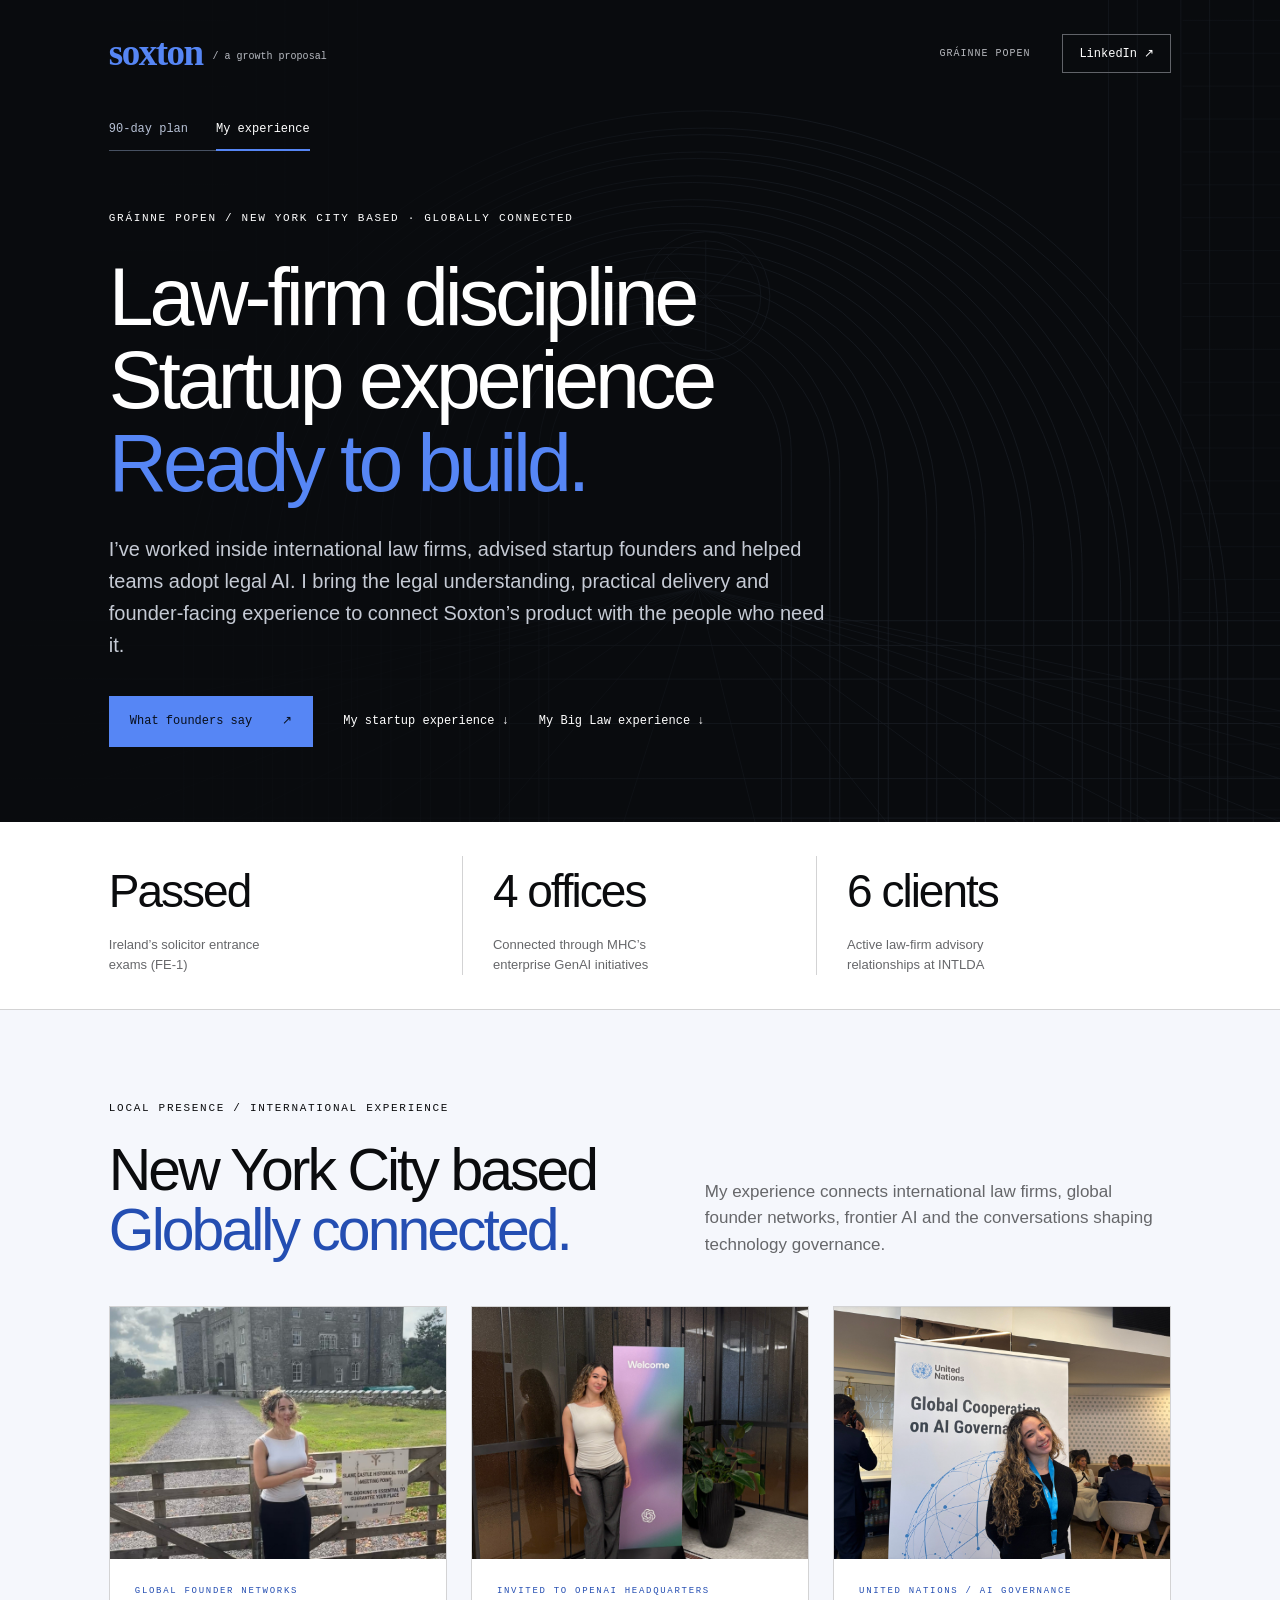
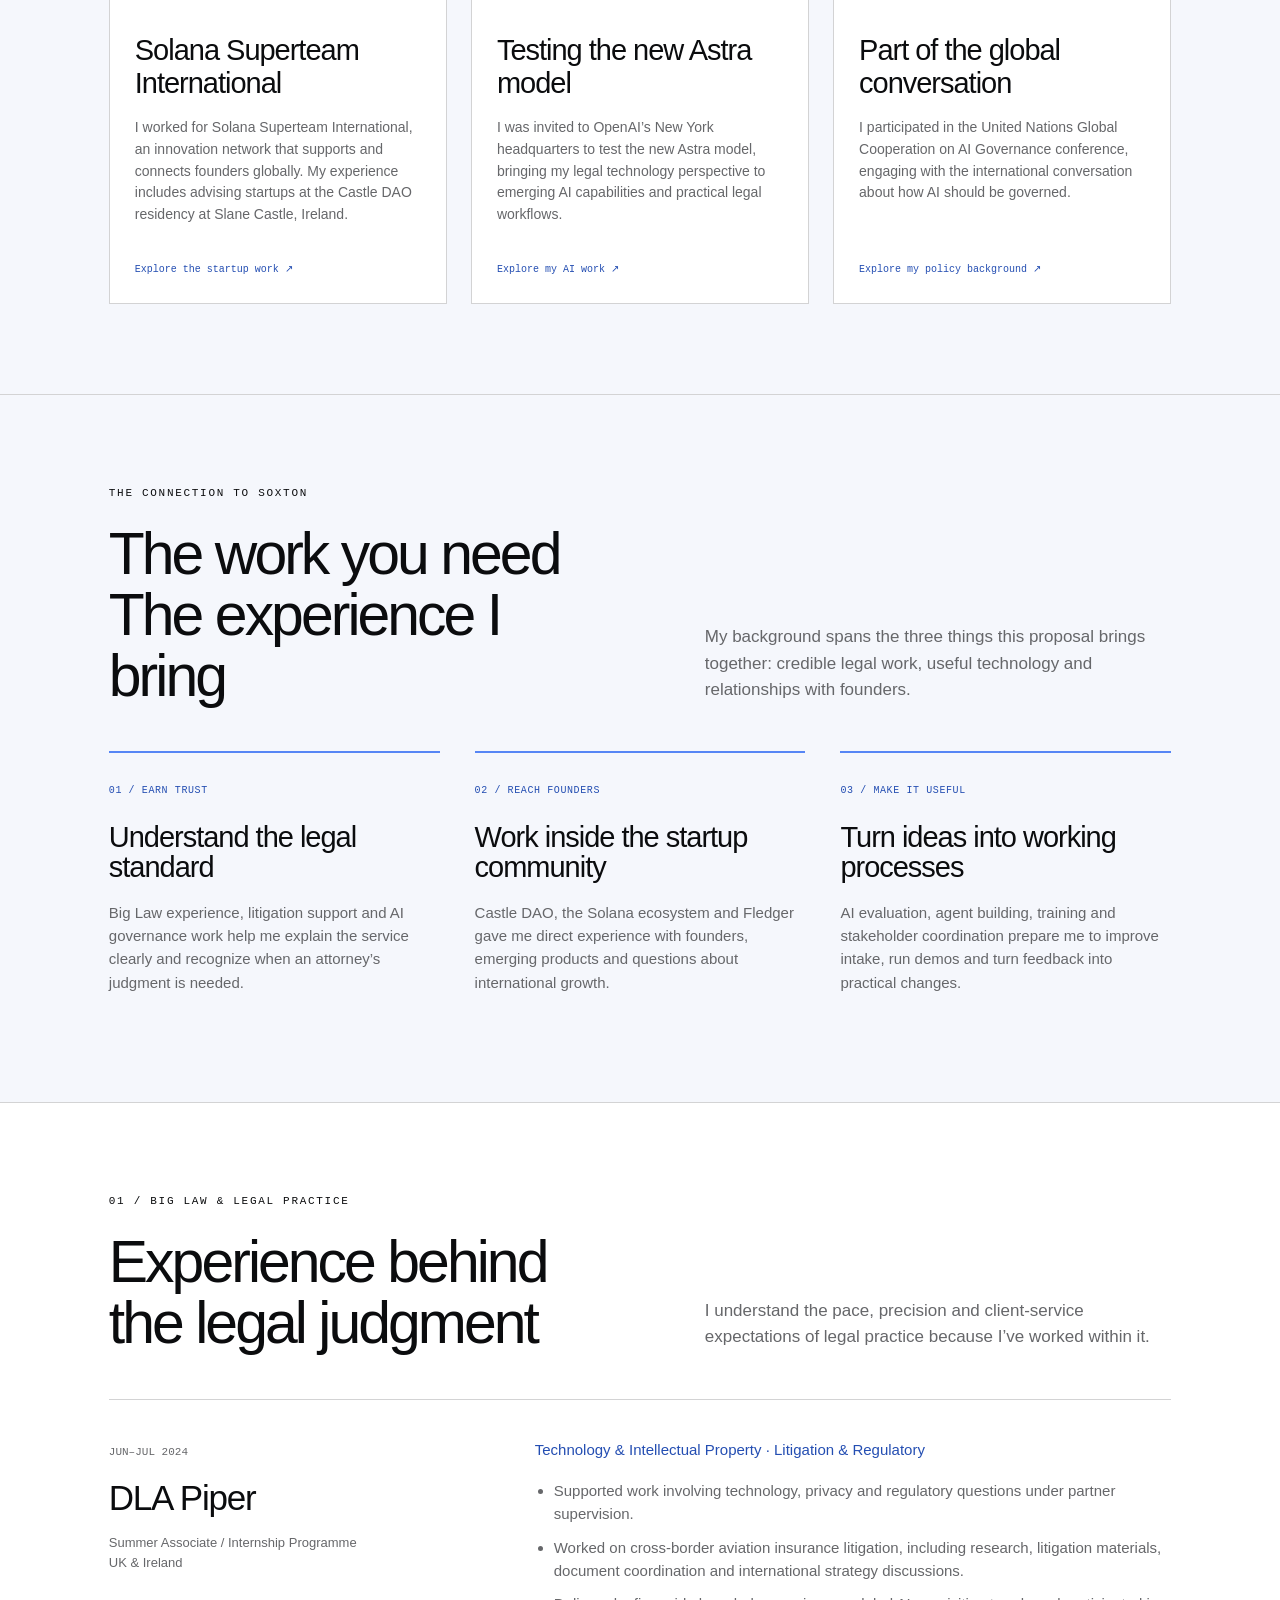
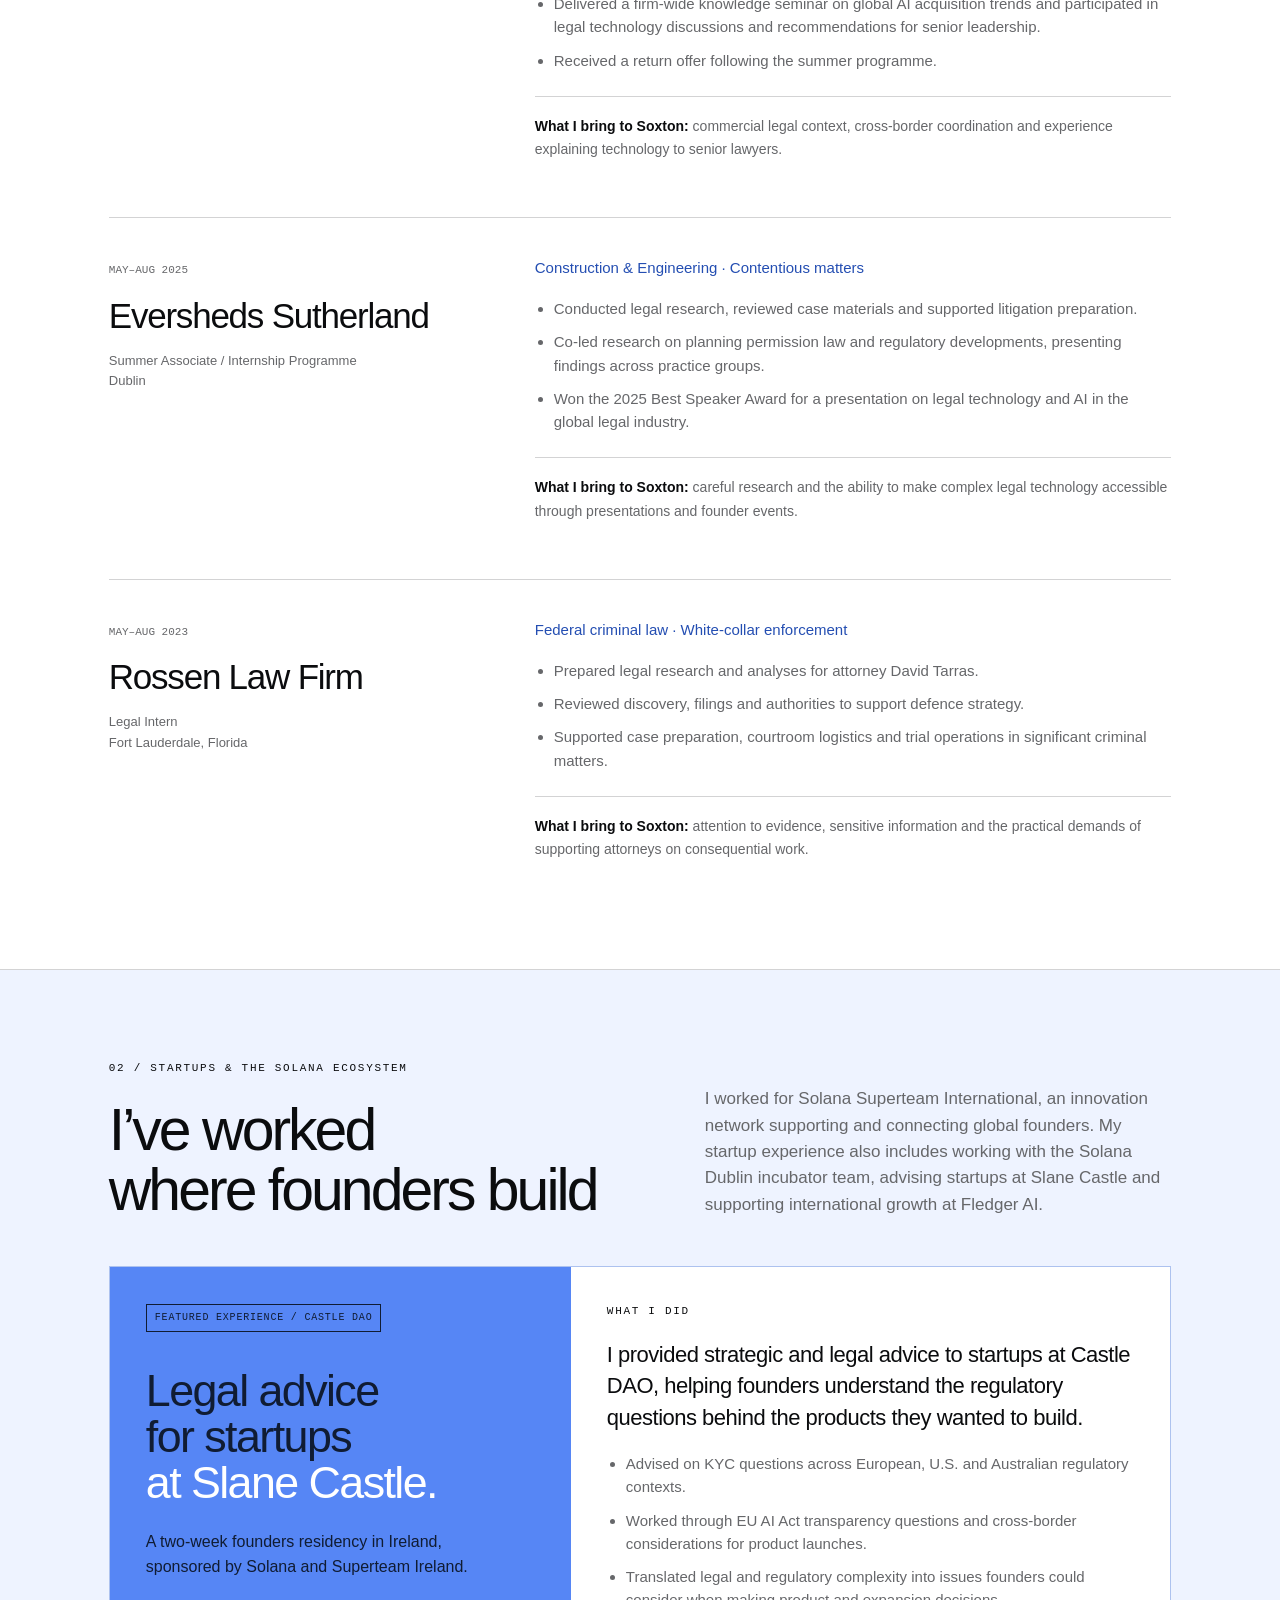
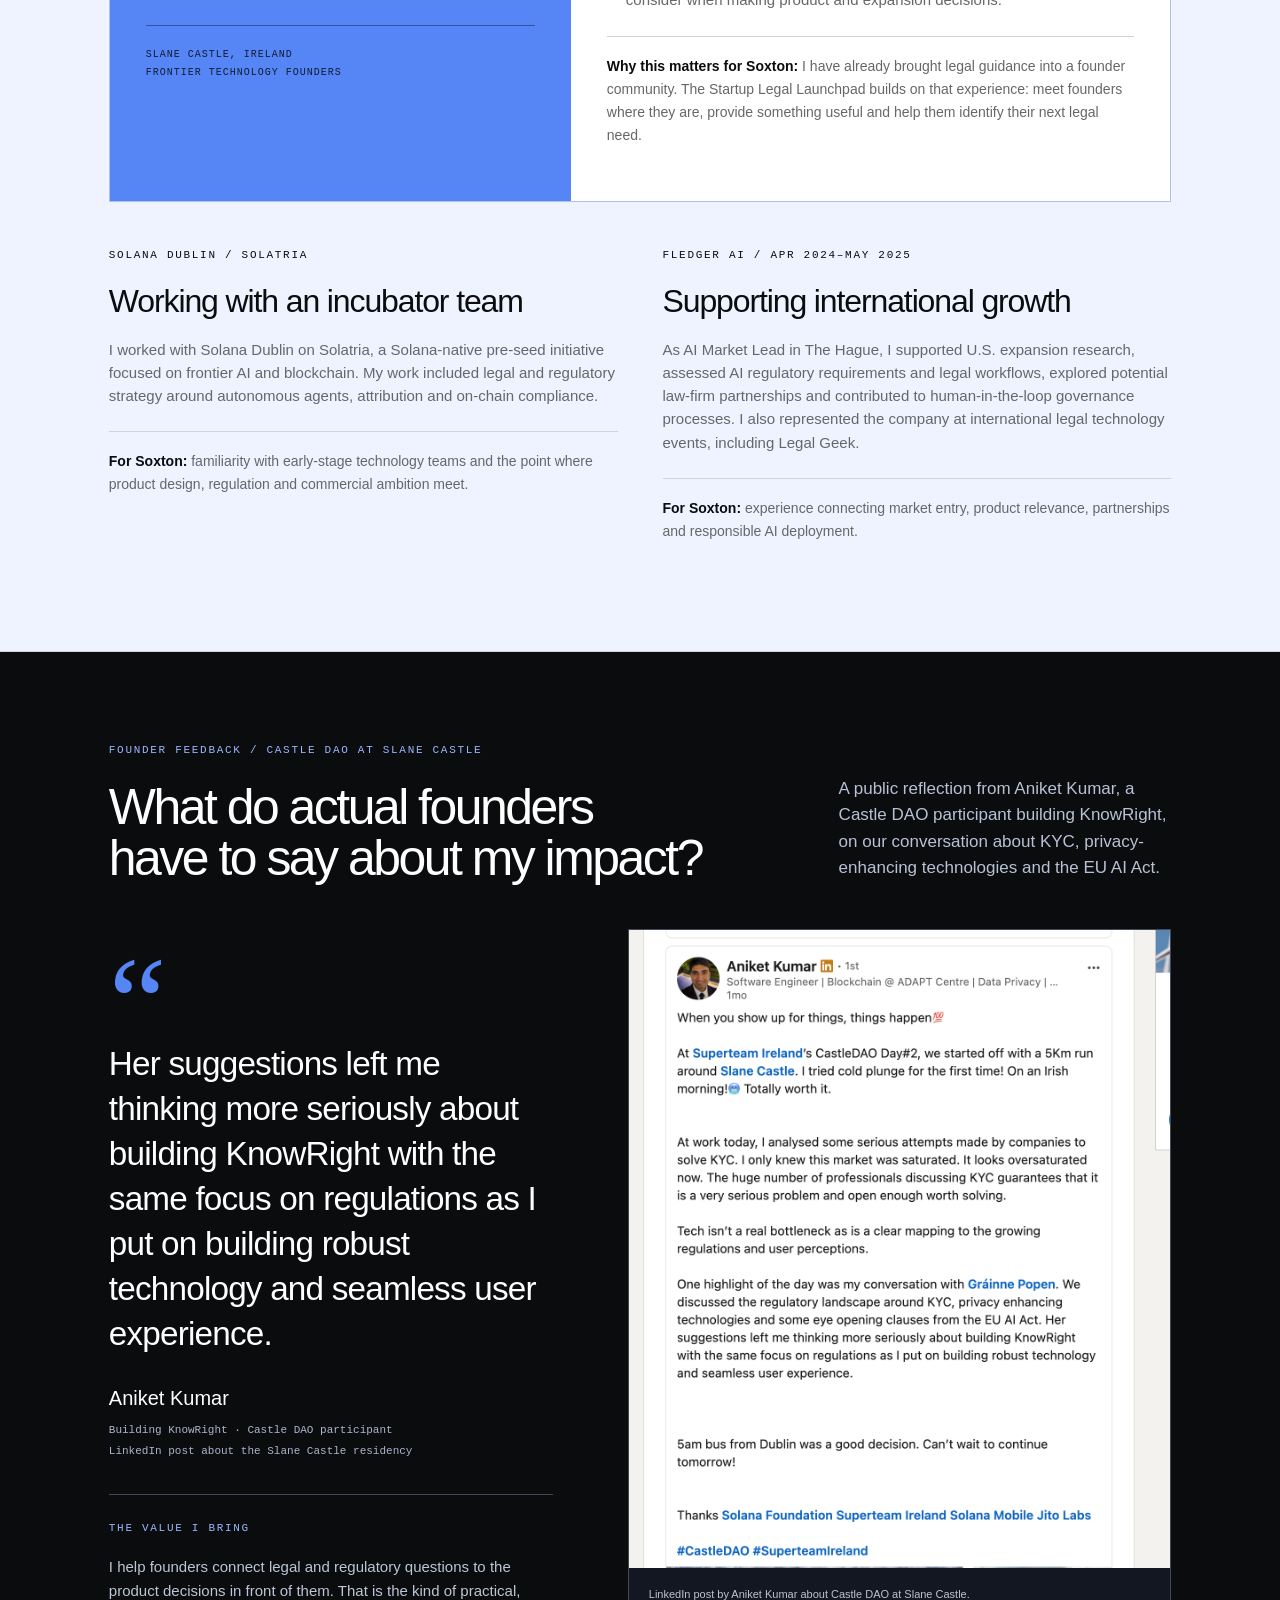
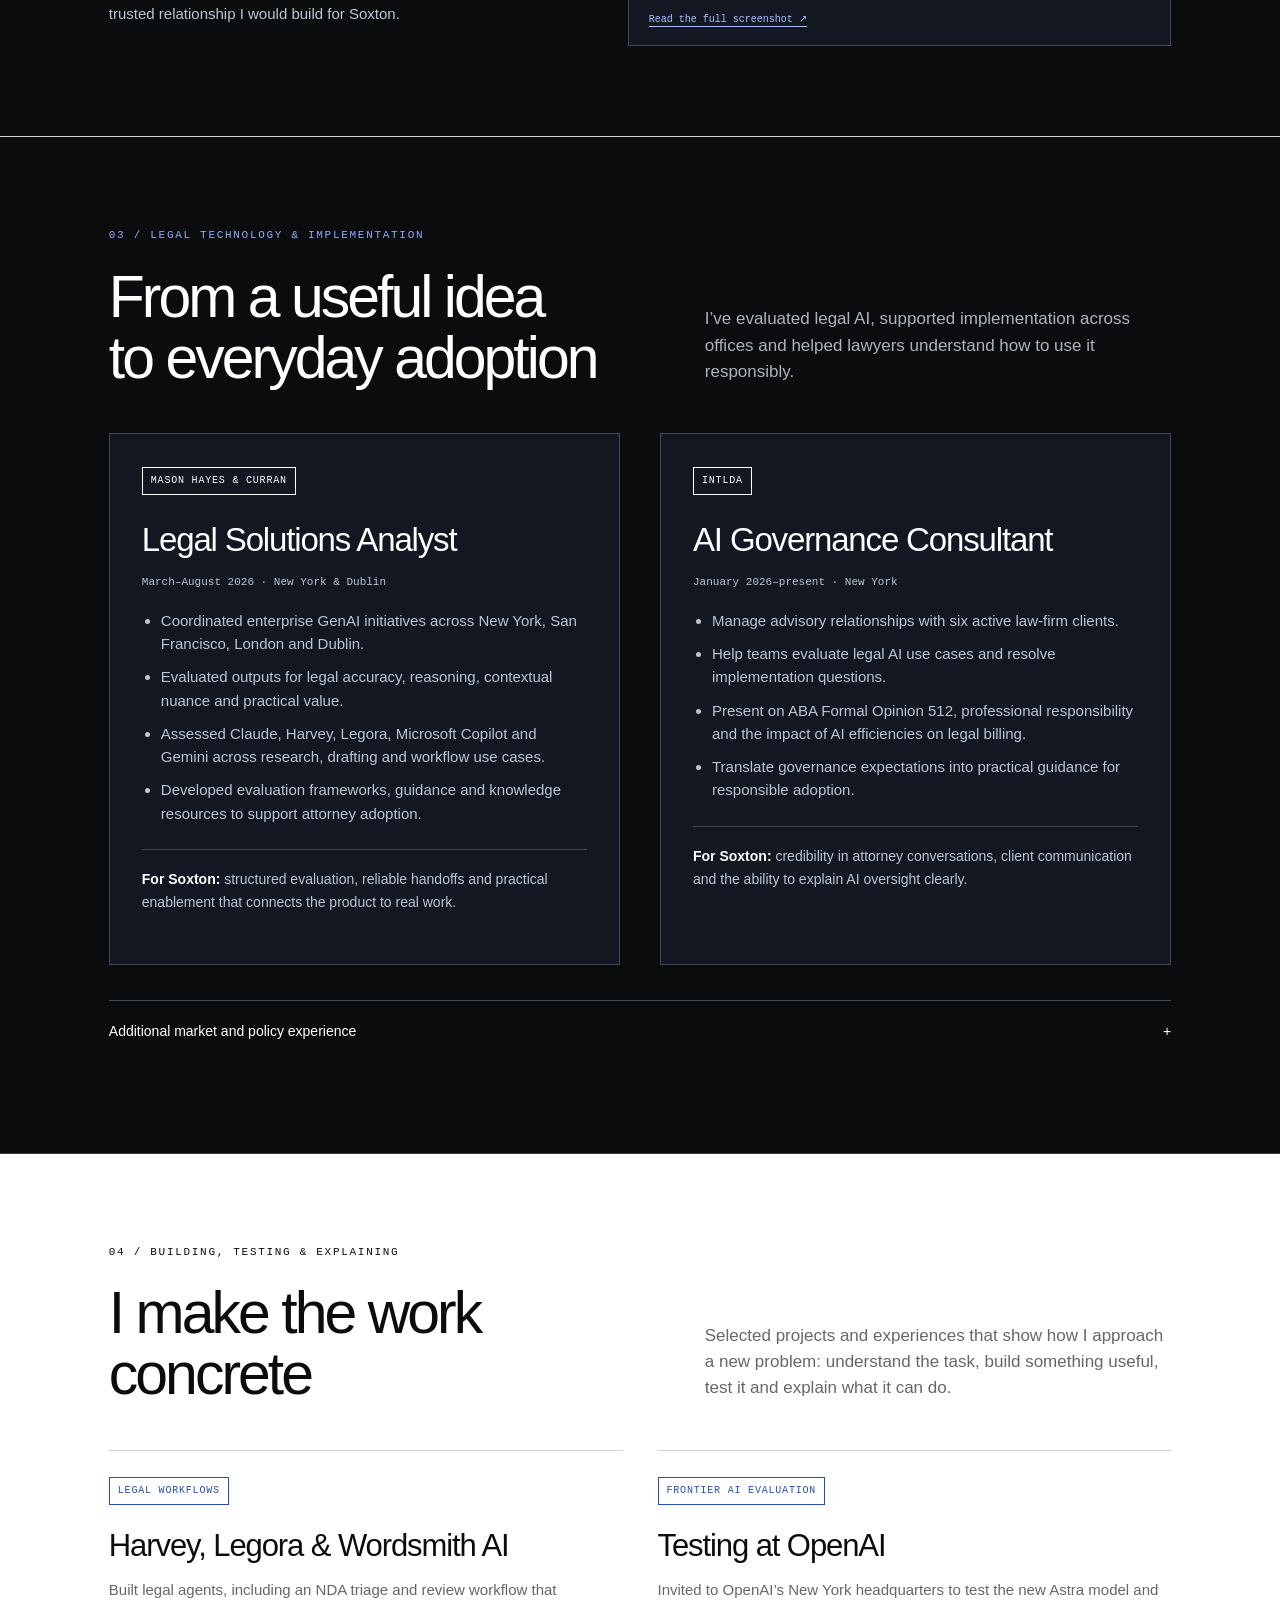
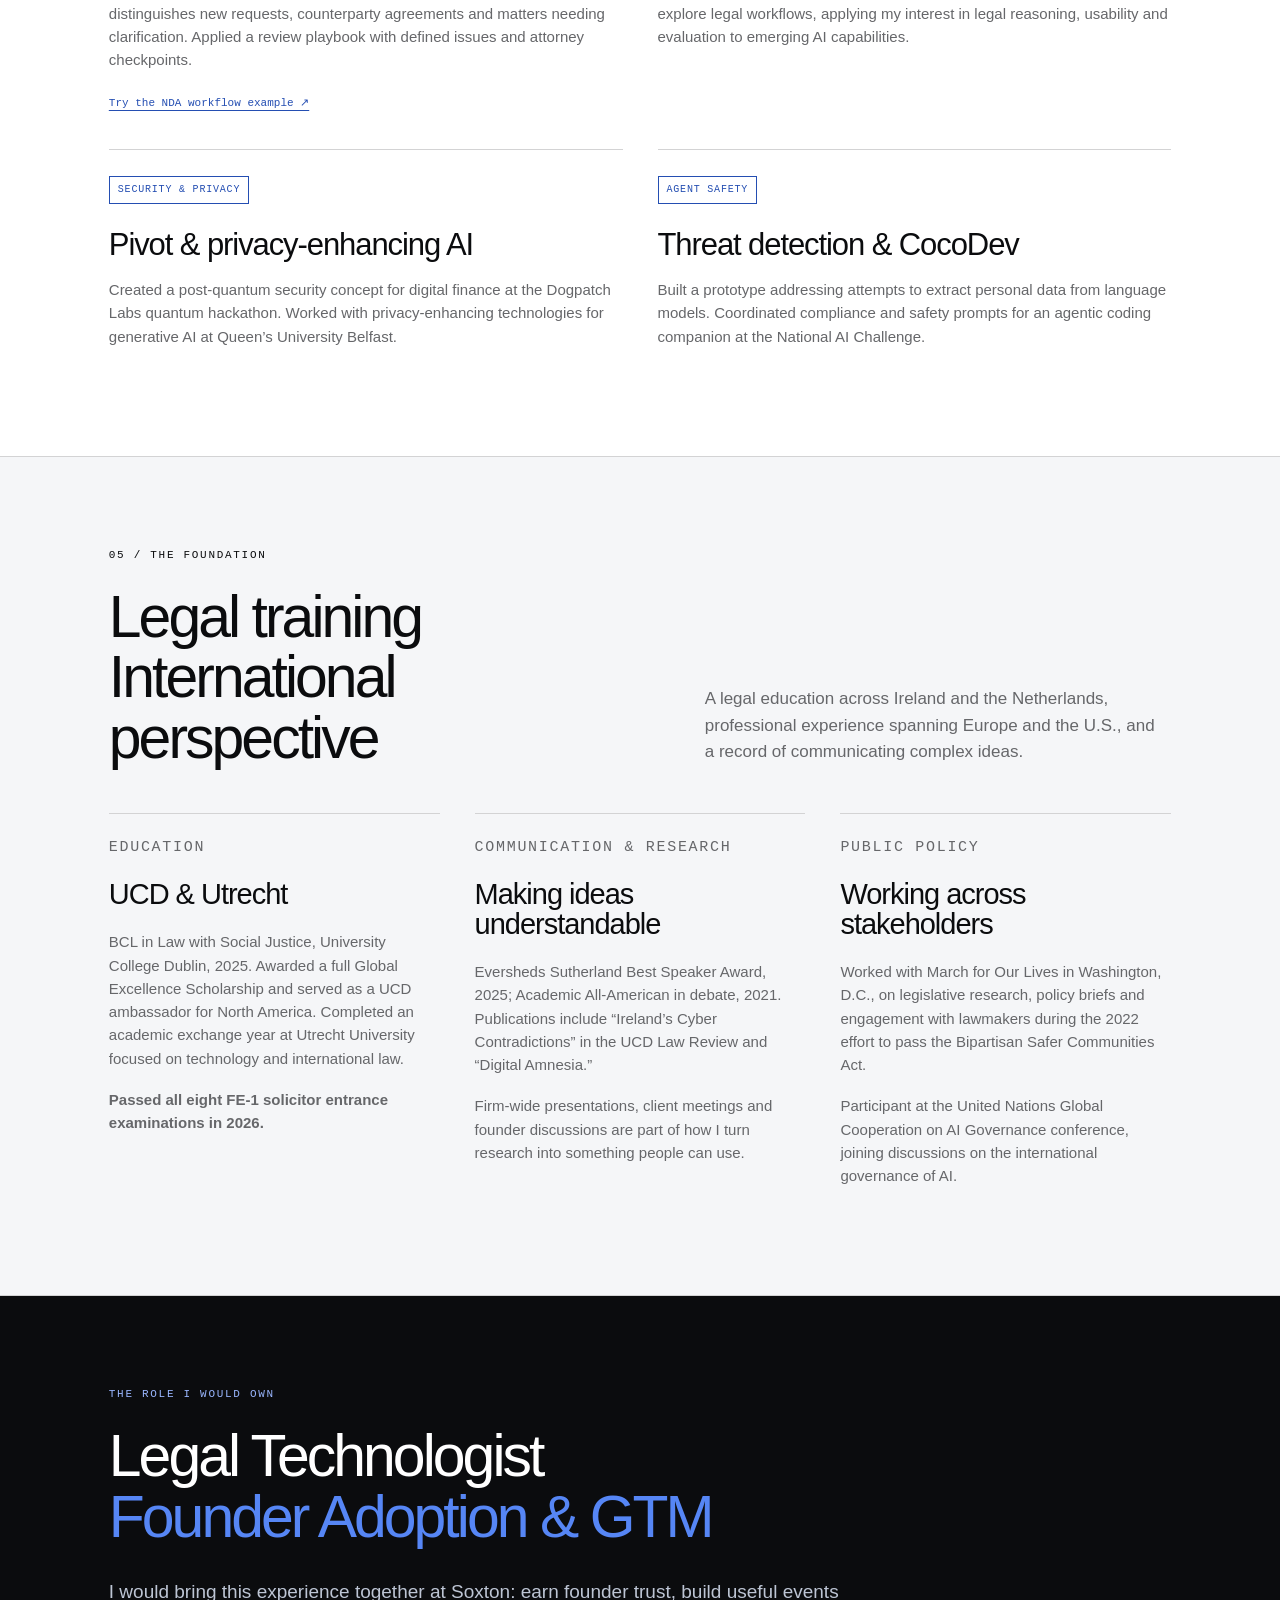
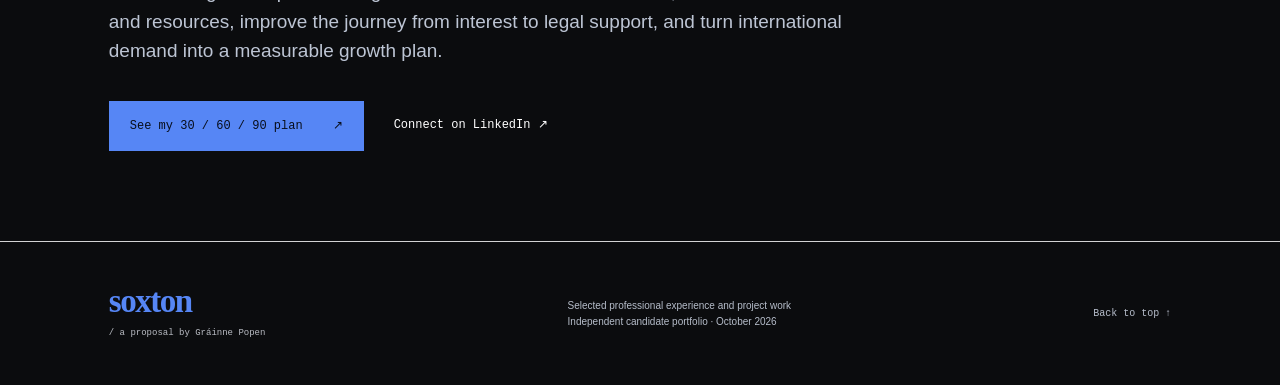
==== commit e0a31c44: "Clarify passed Irish FE-1 solicitor entrance exams credential" ====
--- a/experience.html
+++ b/experience.html
@@ -2,11 +2,11 @@
 <html lang="en">
 <head><meta charset="utf-8"><meta name="viewport" content="width=device-width,initial-scale=1"><meta name="description" content="Gráinne Popen’s legal, Big Law, startup and AI experience: DLA Piper, Eversheds Sutherland, Castle DAO, the Solana ecosystem, Fledger, MHC and INTLDA."><meta name="theme-color" content="#0b0c0e"><title>My experience | Gráinne Popen × Soxton</title><link rel="stylesheet" href="style.css?v=8ae347f8c8"><link rel="stylesheet" href="experience.css?v=e5ac7a3115"><link rel="icon" href="favicon.svg" type="image/svg+xml"></head>
 <body class="experience-page"><a class="skip" href="#main">Skip to content</a>
-<header class="topbar"><a class="wordmark" href="index.html?v=founder-proof-20261020" aria-label="Soxton proposal home">soxton<span> / a growth proposal</span></a><div class="topright"><span class="author-tag">GRÁINNE POPEN</span><a class="profile-link" href="https://www.linkedin.com/in/grainnepopen/" target="_blank" rel="noopener noreferrer">LinkedIn ↗</a></div></header>
-<nav class="page-tabs" aria-label="Proposal pages"><a href="index.html?v=founder-proof-20261020">90-day plan</a><a href="experience.html?v=founder-proof-20261020" aria-current="page">My experience</a></nav>
+<header class="topbar"><a class="wordmark" href="index.html?v=fe1-label-20261020" aria-label="Soxton proposal home">soxton<span> / a growth proposal</span></a><div class="topright"><span class="author-tag">GRÁINNE POPEN</span><a class="profile-link" href="https://www.linkedin.com/in/grainnepopen/" target="_blank" rel="noopener noreferrer">LinkedIn ↗</a></div></header>
+<nav class="page-tabs" aria-label="Proposal pages"><a href="index.html?v=fe1-label-20261020">90-day plan</a><a href="experience.html?v=fe1-label-20261020" aria-current="page">My experience</a></nav>
 <main id="main">
 <section class="experience-hero" id="top"><div class="architecture" aria-hidden="true"></div><div class="experience-hero-inner"><p class="eyebrow">GRÁINNE POPEN / NEW YORK CITY BASED · GLOBALLY CONNECTED</p><h1>Law-firm discipline<br>Startup experience<br><span>Ready to build.</span></h1><p class="experience-lead">I’ve worked inside international law firms, advised startup founders and helped teams adopt legal AI. I bring the legal understanding, practical delivery and founder-facing experience to connect Soxton’s product with the people who need it.</p><div class="experience-hero-actions"><a class="button blue" href="#founder-impact">What founders say <span>↗</span></a><a class="text-link" href="#startup-experience">My startup experience ↓</a><a class="text-link" href="#big-law">My Big Law experience ↓</a></div></div></section>
-<div class="experience-proof"><div><strong>8 / 8</strong><p>FE-1 solicitor entrance<br>examinations passed</p></div><div><strong>4 offices</strong><p>Connected through MHC’s<br>enterprise GenAI initiatives</p></div><div><strong>6 clients</strong><p>Active law-firm advisory<br>relationships at INTLDA</p></div></div>
+<div class="experience-proof"><div><strong>Passed</strong><p>Ireland’s solicitor entrance<br>exams (FE-1)</p></div><div><strong>4 offices</strong><p>Connected through MHC’s<br>enterprise GenAI initiatives</p></div><div><strong>6 clients</strong><p>Active law-firm advisory<br>relationships at INTLDA</p></div></div>
 
 <section class="section global-experience" id="global-experience" aria-labelledby="global-experience-title">
 <div class="section-heading"><div><p class="eyebrow">LOCAL PRESENCE / INTERNATIONAL EXPERIENCE</p><h2 id="global-experience-title">New York City based<br><span>Globally connected.</span></h2></div><p>My experience connects international law firms, global founder networks, frontier AI and the conversations shaping technology governance.</p></div>
@@ -32,8 +32,8 @@
 <figure class="founder-post"><a href="aniket-kumar-castledao-post.png" target="_blank" rel="noopener noreferrer" aria-label="Open Aniket Kumar’s full Castle DAO post"><img src="aniket-kumar-castledao-post.png" width="1220" height="1436" loading="lazy" alt="Aniket Kumar’s LinkedIn post describing his Castle DAO residency and saying that his discussion with Gráinne Popen about KYC, privacy-enhancing technologies and the EU AI Act influenced his approach to building KnowRight."></a><figcaption>LinkedIn post by Aniket Kumar about Castle DAO at Slane Castle. <a href="aniket-kumar-castledao-post.png" target="_blank" rel="noopener noreferrer">Read the full screenshot ↗</a></figcaption></figure>
 </div></section>
 <section class="section ink" id="legal-technology"><div class="section-heading"><div><p class="eyebrow">03 / LEGAL TECHNOLOGY &amp; IMPLEMENTATION</p><h2>From a useful idea<br>to everyday adoption</h2></div><p>I’ve evaluated legal AI, supported implementation across offices and helped lawyers understand how to use it responsibly.</p></div><div class="implementation-grid"><article><span class="tag">MASON HAYES &amp; CURRAN</span><h3>Legal Solutions Analyst</h3><p class="role-dates">March–August 2026 · New York &amp; Dublin</p><ul><li>Coordinated enterprise GenAI initiatives across New York, San Francisco, London and Dublin.</li><li>Evaluated outputs for legal accuracy, reasoning, contextual nuance and practical value.</li><li>Assessed Claude, Harvey, Legora, Microsoft Copilot and Gemini across research, drafting and workflow use cases.</li><li>Developed evaluation frameworks, guidance and knowledge resources to support attorney adoption.</li></ul><p class="soxton-relevance"><b>For Soxton:</b> structured evaluation, reliable handoffs and practical enablement that connects the product to real work.</p></article><article><span class="tag">INTLDA</span><h3>AI Governance Consultant</h3><p class="role-dates">January 2026–present · New York</p><ul><li>Manage advisory relationships with six active law-firm clients.</li><li>Help teams evaluate legal AI use cases and resolve implementation questions.</li><li>Present on ABA Formal Opinion 512, professional responsibility and the impact of AI efficiencies on legal billing.</li><li>Translate governance expectations into practical guidance for responsible adoption.</li></ul><p class="soxton-relevance"><b>For Soxton:</b> credibility in attorney conversations, client communication and the ability to explain AI oversight clearly.</p></article></div><details class="experience-more"><summary>Additional market and policy experience <span>+</span></summary><h3>United States Artificial Intelligence Institute</h3><p>AI Market Lead · August–November 2025. Researched legal market trends and technology adoption, and prepared briefings and legal analyses for law firms, public-sector organizations and industry stakeholders.</p></details></section>
-<section class="section white" id="projects"><div class="section-heading"><div><p class="eyebrow">04 / BUILDING, TESTING &amp; EXPLAINING</p><h2>I make the work<br>concrete</h2></div><p>Selected projects and experiences that show how I approach a new problem: understand the task, build something useful, test it and explain what it can do.</p></div><div class="project-grid"><article><span class="tag">LEGAL WORKFLOWS</span><h3>Harvey, Legora &amp; Wordsmith AI</h3><p>Built legal agents, including an NDA triage and review workflow that distinguishes new requests, counterparty agreements and matters needing clarification. Applied a review playbook with defined issues and attorney checkpoints.</p><a href="index.html?v=founder-proof-20261020#demo">Try the NDA workflow example ↗</a></article><article><span class="tag">FRONTIER AI EVALUATION</span><h3>Testing at OpenAI</h3><p>Invited to OpenAI’s New York headquarters to test the new Astra model and explore legal workflows, applying my interest in legal reasoning, usability and evaluation to emerging AI capabilities.</p></article><article><span class="tag">SECURITY &amp; PRIVACY</span><h3>Pivot &amp; privacy-enhancing AI</h3><p>Created a post-quantum security concept for digital finance at the Dogpatch Labs quantum hackathon. Worked with privacy-enhancing technologies for generative AI at Queen’s University Belfast.</p></article><article><span class="tag">AGENT SAFETY</span><h3>Threat detection &amp; CocoDev</h3><p>Built a prototype addressing attempts to extract personal data from language models. Coordinated compliance and safety prompts for an agentic coding companion at the National AI Challenge.</p></article></div></section>
+<section class="section white" id="projects"><div class="section-heading"><div><p class="eyebrow">04 / BUILDING, TESTING &amp; EXPLAINING</p><h2>I make the work<br>concrete</h2></div><p>Selected projects and experiences that show how I approach a new problem: understand the task, build something useful, test it and explain what it can do.</p></div><div class="project-grid"><article><span class="tag">LEGAL WORKFLOWS</span><h3>Harvey, Legora &amp; Wordsmith AI</h3><p>Built legal agents, including an NDA triage and review workflow that distinguishes new requests, counterparty agreements and matters needing clarification. Applied a review playbook with defined issues and attorney checkpoints.</p><a href="index.html?v=fe1-label-20261020#demo">Try the NDA workflow example ↗</a></article><article><span class="tag">FRONTIER AI EVALUATION</span><h3>Testing at OpenAI</h3><p>Invited to OpenAI’s New York headquarters to test the new Astra model and explore legal workflows, applying my interest in legal reasoning, usability and evaluation to emerging AI capabilities.</p></article><article><span class="tag">SECURITY &amp; PRIVACY</span><h3>Pivot &amp; privacy-enhancing AI</h3><p>Created a post-quantum security concept for digital finance at the Dogpatch Labs quantum hackathon. Worked with privacy-enhancing technologies for generative AI at Queen’s University Belfast.</p></article><article><span class="tag">AGENT SAFETY</span><h3>Threat detection &amp; CocoDev</h3><p>Built a prototype addressing attempts to extract personal data from language models. Coordinated compliance and safety prompts for an agentic coding companion at the National AI Challenge.</p></article></div></section>
 <section class="section credentials-section" id="credentials"><div class="section-heading"><div><p class="eyebrow">05 / THE FOUNDATION</p><h2>Legal training<br>International perspective</h2></div><p>A legal education across Ireland and the Netherlands, professional experience spanning Europe and the U.S., and a record of communicating complex ideas.</p></div><div class="credentials-grid"><article><p class="eyebrow">EDUCATION</p><h3>UCD &amp; Utrecht</h3><p>BCL in Law with Social Justice, University College Dublin, 2025. Awarded a full Global Excellence Scholarship and served as a UCD ambassador for North America. Completed an academic exchange year at Utrecht University focused on technology and international law.</p><p><b>Passed all eight FE-1 solicitor entrance examinations in 2026.</b></p></article><article><p class="eyebrow">COMMUNICATION &amp; RESEARCH</p><h3>Making ideas understandable</h3><p>Eversheds Sutherland Best Speaker Award, 2025; Academic All-American in debate, 2021. Publications include “Ireland’s Cyber Contradictions” in the UCD Law Review and “Digital Amnesia.”</p><p>Firm-wide presentations, client meetings and founder discussions are part of how I turn research into something people can use.</p></article><article><p class="eyebrow">PUBLIC POLICY</p><h3>Working across stakeholders</h3><p>Worked with March for Our Lives in Washington, D.C., on legislative research, policy briefs and engagement with lawmakers during the 2022 effort to pass the Bipartisan Safer Communities Act.</p><p>Participant at the United Nations Global Cooperation on AI Governance conference, joining discussions on the international governance of AI.</p></article></div></section>
-<section class="section experience-closing"><p class="eyebrow">THE ROLE I WOULD OWN</p><h2>Legal Technologist<br><span>Founder Adoption &amp; GTM</span></h2><p>I would bring this experience together at Soxton: earn founder trust, build useful events and resources, improve the journey from interest to legal support, and turn international demand into a measurable growth plan.</p><div class="experience-hero-actions"><a class="button blue" href="index.html?v=founder-proof-20261020#plan">See my 30 / 60 / 90 plan <span>↗</span></a><a class="text-link" href="https://www.linkedin.com/in/grainnepopen/" target="_blank" rel="noopener noreferrer">Connect on LinkedIn ↗</a></div></section>
-</main><footer><a class="wordmark" href="index.html?v=founder-proof-20261020">soxton<span> / a proposal by Gráinne Popen</span></a><p>Selected professional experience and project work<br>Independent candidate portfolio · October 2026</p><a href="#top">Back to top ↑</a></footer>
+<section class="section experience-closing"><p class="eyebrow">THE ROLE I WOULD OWN</p><h2>Legal Technologist<br><span>Founder Adoption &amp; GTM</span></h2><p>I would bring this experience together at Soxton: earn founder trust, build useful events and resources, improve the journey from interest to legal support, and turn international demand into a measurable growth plan.</p><div class="experience-hero-actions"><a class="button blue" href="index.html?v=fe1-label-20261020#plan">See my 30 / 60 / 90 plan <span>↗</span></a><a class="text-link" href="https://www.linkedin.com/in/grainnepopen/" target="_blank" rel="noopener noreferrer">Connect on LinkedIn ↗</a></div></section>
+</main><footer><a class="wordmark" href="index.html?v=fe1-label-20261020">soxton<span> / a proposal by Gráinne Popen</span></a><p>Selected professional experience and project work<br>Independent candidate portfolio · October 2026</p><a href="#top">Back to top ↑</a></footer>
 </body></html>
